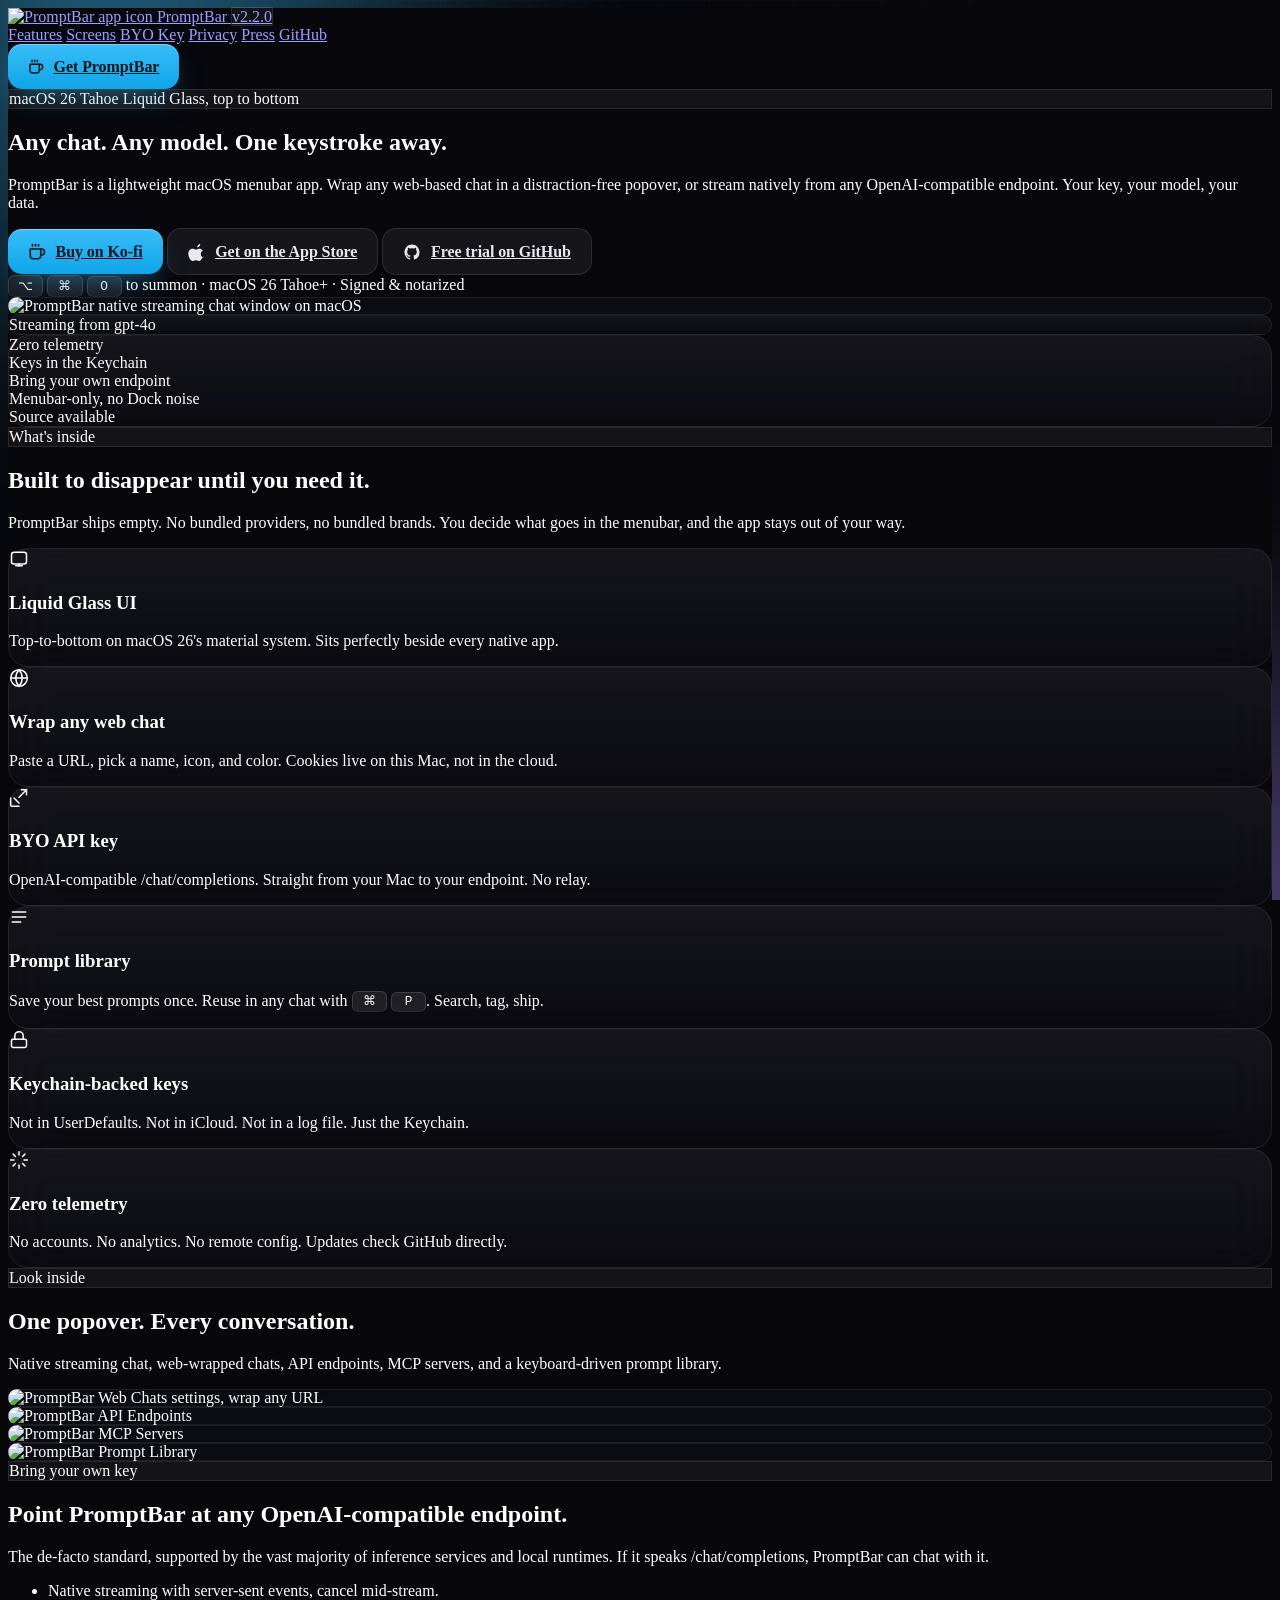
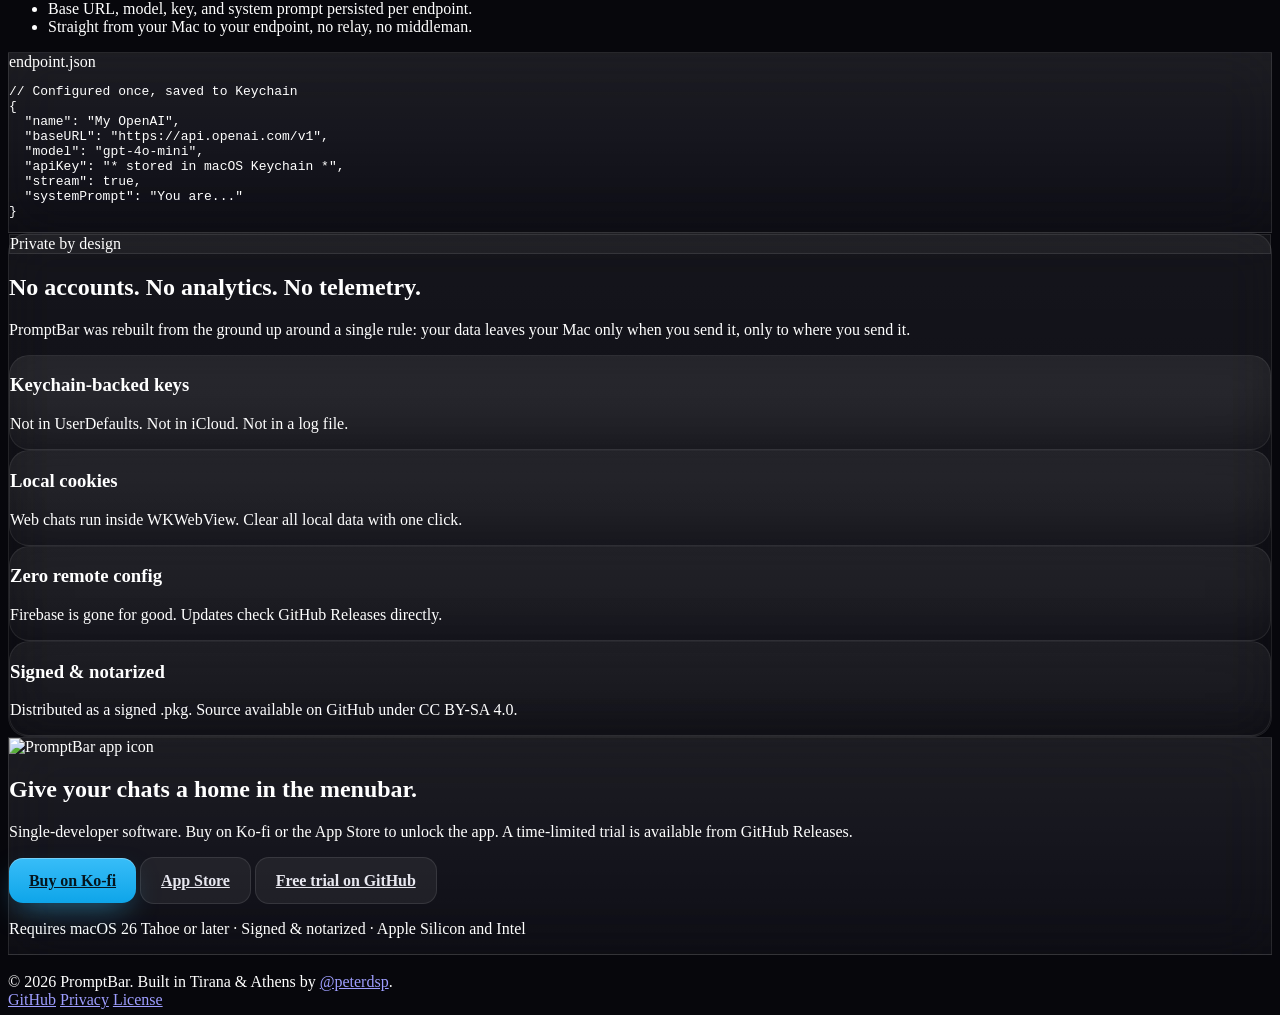
==== site/index.html @ 7c7fc34d "Bump website version badge to 2.2.0 Purchase destinations unchanged (Ko-fi product and App Store).  " ====
<!doctype html>
<html lang="en">
  <head>
    <meta charset="utf-8" />
    <meta name="viewport" content="width=device-width, initial-scale=1, viewport-fit=cover" />
    <meta name="theme-color" content="#0b0b12" />
    <meta name="color-scheme" content="dark" />

    <title>PromptBar, Any chat. Any model. One keystroke away.</title>
    <meta
      name="description"
      content="A lightweight macOS menubar app that wraps any web chat and talks natively to any OpenAI-compatible endpoint. BYO key. Zero telemetry. Liquid Glass, top to bottom."
    />
    <link rel="canonical" href="https://promptbar.peterdsp.dev/" />

    <meta property="og:type" content="website" />
    <meta property="og:url" content="https://promptbar.peterdsp.dev/" />
    <meta property="og:title" content="PromptBar, Any chat. Any model. One keystroke away." />
    <meta
      property="og:description"
      content="A lightweight macOS menubar app that wraps any web chat and talks natively to any OpenAI-compatible endpoint. BYO key. Zero telemetry."
    />
    <meta property="og:image" content="https://promptbar.peterdsp.dev/assets/native-chat.png" />
    <meta name="twitter:card" content="summary_large_image" />
    <meta name="twitter:title" content="PromptBar, Any chat. Any model. One keystroke away." />
    <meta
      name="twitter:description"
      content="A lightweight macOS menubar app for wrapping any web chat and streaming from any OpenAI-compatible endpoint. BYO key. Zero telemetry."
    />
    <meta name="twitter:image" content="https://promptbar.peterdsp.dev/assets/native-chat.png" />

    <link rel="icon" type="image/png" sizes="128x128" href="/assets/appicon-128.png" />
    <link rel="icon" type="image/png" sizes="256x256" href="/assets/appicon-256.png" />
    <link rel="apple-touch-icon" sizes="256x256" href="/assets/appicon-256.png" />

    <script src="https://cdn.tailwindcss.com?plugins=forms,typography"></script>
    <script>
      tailwind.config = {
        darkMode: 'class',
        theme: {
          extend: {
            fontFamily: {
              sans: [
                '-apple-system',
                'BlinkMacSystemFont',
                'SF Pro Text',
                'SF Pro Display',
                'Inter',
                'system-ui',
                'Segoe UI',
                'Helvetica',
                'Arial',
                'sans-serif',
              ],
              mono: ['SF Mono', 'ui-monospace', 'Menlo', 'Consolas', 'monospace'],
            },
            colors: {
              ink: {
                950: '#07070c',
                900: '#0b0b12',
                800: '#111119',
                700: '#171722',
                600: '#1f1f2d',
              },
              accent: {
                400: '#7dd3fc',
                500: '#38bdf8',
                600: '#0ea5e9',
              },
              mint: {
                400: '#5eead4',
                500: '#2dd4bf',
              },
              lilac: {
                400: '#c4b5fd',
                500: '#a78bfa',
              },
            },
            boxShadow: {
              glass:
                '0 1px 0 0 rgba(255,255,255,0.08) inset, 0 0 0 1px rgba(255,255,255,0.06), 0 30px 60px -20px rgba(0,0,0,0.7)',
              soft: '0 20px 60px -20px rgba(0,0,0,0.6)',
            },
          },
        },
      };
    </script>

    <style>
      html,
      body {
        background: #07070c;
      }

      body {
        font-feature-settings: 'ss01', 'cv11';
        -webkit-font-smoothing: antialiased;
        text-rendering: optimizeLegibility;
      }

      /* Aurora backdrop */
      .aurora {
        position: fixed;
        inset: 0;
        z-index: -1;
        overflow: hidden;
        pointer-events: none;
      }
      .aurora::before,
      .aurora::after {
        content: '';
        position: absolute;
        width: 60vmax;
        height: 60vmax;
        border-radius: 9999px;
        filter: blur(90px);
        opacity: 0.55;
        mix-blend-mode: screen;
      }
      .aurora::before {
        top: -20vmax;
        left: -10vmax;
        background: radial-gradient(circle at 30% 30%, #38bdf8, transparent 60%);
        animation: float1 22s ease-in-out infinite alternate;
      }
      .aurora::after {
        bottom: -25vmax;
        right: -15vmax;
        background: radial-gradient(circle at 70% 70%, #a78bfa, transparent 60%);
        animation: float2 26s ease-in-out infinite alternate;
      }
      .aurora .mint {
        position: absolute;
        top: 30%;
        left: 45%;
        width: 40vmax;
        height: 40vmax;
        border-radius: 9999px;
        background: radial-gradient(circle at 50% 50%, #2dd4bf, transparent 60%);
        filter: blur(100px);
        opacity: 0.28;
        mix-blend-mode: screen;
        animation: float3 30s ease-in-out infinite alternate;
      }

      @keyframes float1 {
        0% {
          transform: translate3d(0, 0, 0) scale(1);
        }
        100% {
          transform: translate3d(6vmax, 4vmax, 0) scale(1.1);
        }
      }
      @keyframes float2 {
        0% {
          transform: translate3d(0, 0, 0) scale(1);
        }
        100% {
          transform: translate3d(-4vmax, -6vmax, 0) scale(1.15);
        }
      }
      @keyframes float3 {
        0% {
          transform: translate3d(0, 0, 0) scale(1);
        }
        100% {
          transform: translate3d(-5vmax, 3vmax, 0) scale(1.05);
        }
      }

      /* Grid texture */
      .grid-texture {
        position: fixed;
        inset: 0;
        z-index: -1;
        background-image: linear-gradient(rgba(255, 255, 255, 0.04) 1px, transparent 1px),
          linear-gradient(90deg, rgba(255, 255, 255, 0.04) 1px, transparent 1px);
        background-size: 44px 44px;
        mask-image: radial-gradient(ellipse at 50% 20%, black 30%, transparent 75%);
        -webkit-mask-image: radial-gradient(ellipse at 50% 20%, black 30%, transparent 75%);
        pointer-events: none;
        opacity: 0.4;
      }

      /* Glass panels */
      .glass {
        background: linear-gradient(180deg, rgba(255, 255, 255, 0.06), rgba(255, 255, 255, 0.02));
        backdrop-filter: blur(24px) saturate(140%);
        -webkit-backdrop-filter: blur(24px) saturate(140%);
        border: 1px solid rgba(255, 255, 255, 0.08);
        border-radius: 20px;
      }
      .glass-strong {
        background: linear-gradient(180deg, rgba(255, 255, 255, 0.09), rgba(255, 255, 255, 0.03));
        backdrop-filter: blur(28px) saturate(160%);
        -webkit-backdrop-filter: blur(28px) saturate(160%);
        border: 1px solid rgba(255, 255, 255, 0.1);
      }
      .chip {
        background: rgba(255, 255, 255, 0.05);
        border: 1px solid rgba(255, 255, 255, 0.09);
      }

      /* Shine on hover */
      .shine {
        position: relative;
        overflow: hidden;
      }
      .shine::after {
        content: '';
        position: absolute;
        inset: 0;
        background: linear-gradient(
          120deg,
          transparent 30%,
          rgba(255, 255, 255, 0.14) 50%,
          transparent 70%
        );
        transform: translateX(-100%);
        transition: transform 0.9s ease;
      }
      .shine:hover::after {
        transform: translateX(100%);
      }

      /* Screenshot frame */
      .shot {
        border-radius: 22px;
        overflow: hidden;
        box-shadow: 0 40px 120px -30px rgba(0, 0, 0, 0.75),
          0 0 0 1px rgba(255, 255, 255, 0.08) inset;
        background: #0b0b12;
      }

      /* Buttons */
      .btn {
        display: inline-flex;
        align-items: center;
        gap: 0.6rem;
        padding: 0.85rem 1.25rem;
        border-radius: 14px;
        font-weight: 600;
        letter-spacing: -0.005em;
        transition: transform 0.15s ease, box-shadow 0.2s ease, background 0.2s ease;
      }
      .btn:hover {
        transform: translateY(-1px);
      }
      .btn-primary {
        background: linear-gradient(180deg, #38bdf8, #0ea5e9);
        color: #05161f;
        box-shadow: 0 12px 30px -10px rgba(56, 189, 248, 0.55),
          0 1px 0 0 rgba(255, 255, 255, 0.3) inset;
      }
      .btn-primary:hover {
        box-shadow: 0 16px 36px -10px rgba(56, 189, 248, 0.7),
          0 1px 0 0 rgba(255, 255, 255, 0.35) inset;
      }
      .btn-secondary {
        color: #e8e8f0;
        background: rgba(255, 255, 255, 0.06);
        border: 1px solid rgba(255, 255, 255, 0.1);
      }
      .btn-secondary:hover {
        background: rgba(255, 255, 255, 0.1);
      }

      /* Kbd */
      kbd {
        display: inline-flex;
        align-items: center;
        justify-content: center;
        min-width: 1.6em;
        padding: 0.15em 0.5em;
        border-radius: 6px;
        background: rgba(255, 255, 255, 0.08);
        border: 1px solid rgba(255, 255, 255, 0.14);
        border-bottom-color: rgba(255, 255, 255, 0.05);
        box-shadow: 0 1px 0 rgba(0, 0, 0, 0.4);
        font-family: 'SF Mono', ui-monospace, monospace;
        font-size: 0.8em;
        color: #f8f8f2;
      }

      /* Fade-in on scroll */
      .reveal {
        opacity: 0;
        transform: translateY(16px);
        transition: opacity 0.7s ease, transform 0.7s ease;
      }
      .reveal.in {
        opacity: 1;
        transform: none;
      }

      /* Fine text selection color */
      ::selection {
        background: rgba(56, 189, 248, 0.35);
        color: #fff;
      }

      /* Reduce motion */
      @media (prefers-reduced-motion: reduce) {
        .aurora::before,
        .aurora::after,
        .aurora .mint {
          animation: none;
        }
        .reveal {
          transition: none;
          opacity: 1;
          transform: none;
        }
      }
    </style>
  </head>

  <body class="text-slate-200 font-sans antialiased">
    <div class="aurora">
      <div class="mint"></div>
    </div>
    <div class="grid-texture"></div>

    <!-- Nav -->
    <header class="sticky top-0 z-40 backdrop-blur-xl bg-ink-950/50 border-b border-white/5">
      <div class="max-w-7xl mx-auto px-6 h-16 flex items-center justify-between">
        <a href="#" class="flex items-center gap-3">
          <img
            src="/assets/appicon-128.png"
            alt="PromptBar app icon"
            class="w-8 h-8 rounded-lg shadow-soft"
          />
          <span class="font-semibold tracking-tight text-slate-100">PromptBar</span>
          <span class="chip text-[10px] uppercase tracking-widest text-slate-300 rounded-full px-2 py-0.5 ml-1"
            >v2.2.0</span
          >
        </a>
        <nav class="hidden md:flex items-center gap-8 text-sm text-slate-300">
          <a href="#features" class="hover:text-white transition">Features</a>
          <a href="#screens" class="hover:text-white transition">Screens</a>
          <a href="#byo-key" class="hover:text-white transition">BYO Key</a>
          <a href="#privacy" class="hover:text-white transition">Privacy</a>
          <a href="/press.html" class="hover:text-white transition">Press</a>
          <a
            href="https://github.com/peterdsp/PromptBar"
            target="_blank"
            rel="noopener"
            class="hover:text-white transition"
            >GitHub</a
          >
        </nav>
        <div class="flex items-center gap-2">
          <a
            href="https://ko-fi.com/s/b1ef047a6f"
            target="_blank"
            rel="noopener"
            class="btn btn-primary shine text-sm"
          >
            <svg
              width="16"
              height="16"
              viewBox="0 0 24 24"
              fill="none"
              stroke="currentColor"
              stroke-width="2.2"
              stroke-linecap="round"
              stroke-linejoin="round"
            >
              <path d="M17 8h1a4 4 0 0 1 0 8h-1"></path>
              <path d="M3 8h14v9a4 4 0 0 1-4 4H7a4 4 0 0 1-4-4z"></path>
              <line x1="6" y1="2" x2="6" y2="4"></line>
              <line x1="10" y1="2" x2="10" y2="4"></line>
              <line x1="14" y1="2" x2="14" y2="4"></line>
            </svg>
            Get PromptBar
          </a>
        </div>
      </div>
    </header>

    <!-- Hero -->
    <section class="relative pt-20 md:pt-28 pb-16 md:pb-24">
      <div class="max-w-7xl mx-auto px-6">
        <div class="grid lg:grid-cols-12 gap-12 items-center">
          <div class="lg:col-span-6 reveal">
            <div
              class="inline-flex items-center gap-2 chip rounded-full px-3 py-1 text-xs text-slate-300 mb-6"
            >
              <span class="w-1.5 h-1.5 rounded-full bg-mint-400"></span>
              <span>macOS 26 Tahoe</span>
              <span class="w-1 h-1 rounded-full bg-white/25"></span>
              <span>Liquid Glass, top to bottom</span>
            </div>
            <h1
              class="text-4xl sm:text-5xl md:text-6xl font-semibold tracking-tight text-white leading-[1.05]"
            >
              Any chat. Any model.
              <span
                class="bg-clip-text text-transparent bg-gradient-to-r from-accent-400 via-mint-400 to-lilac-400"
                >One keystroke away.</span
              >
            </h1>
            <p class="mt-6 text-lg text-slate-300 max-w-xl">
              PromptBar is a lightweight macOS menubar app. Wrap any web-based chat in a
              distraction-free popover, or stream natively from any OpenAI-compatible endpoint.
              Your key, your model, your data.
            </p>
            <div class="mt-8 flex flex-wrap items-center gap-3">
              <a
                href="https://ko-fi.com/s/b1ef047a6f"
                target="_blank"
                rel="noopener"
                class="btn btn-primary shine"
              >
                <svg
                  width="18"
                  height="18"
                  viewBox="0 0 24 24"
                  fill="none"
                  stroke="currentColor"
                  stroke-width="2.2"
                  stroke-linecap="round"
                  stroke-linejoin="round"
                >
                  <path d="M17 8h1a4 4 0 0 1 0 8h-1"></path>
                  <path d="M3 8h14v9a4 4 0 0 1-4 4H7a4 4 0 0 1-4-4z"></path>
                  <line x1="6" y1="2" x2="6" y2="4"></line>
                  <line x1="10" y1="2" x2="10" y2="4"></line>
                  <line x1="14" y1="2" x2="14" y2="4"></line>
                </svg>
                Buy on Ko-fi
              </a>
              <a
                href="https://apps.apple.com/app/promptbar/id6743766769?mt=12"
                target="_blank"
                rel="noopener"
                class="btn btn-secondary"
              >
                <svg
                  width="18"
                  height="18"
                  viewBox="0 0 24 24"
                  fill="currentColor"
                  aria-hidden="true"
                >
                  <path
                    d="M16.365 1.43c0 1.14-.443 2.24-1.163 3.03-.79.86-2.06 1.52-3.08 1.45-.13-1.12.45-2.27 1.16-3.03.79-.86 2.16-1.5 3.08-1.45zM20.5 17.42c-.56 1.31-.83 1.9-1.56 3.06-1.02 1.63-2.46 3.66-4.24 3.68-1.59.02-2-1.05-4.15-1.04-2.15.01-2.6 1.06-4.2 1.04-1.78-.02-3.15-1.85-4.17-3.48C0.5 17.55-.66 12.9 1.63 9.86c1.06-1.4 2.72-2.29 4.53-2.29 1.85 0 3.02 1.02 4.55 1.02 1.5 0 2.42-1.02 4.53-1.02 1.63 0 3.36.89 4.6 2.44-4.05 2.22-3.39 8.02.66 9.41z"
                  />
                </svg>
                Get on the App Store
              </a>
              <a
                href="https://github.com/peterdsp/PromptBar/releases"
                target="_blank"
                rel="noopener"
                class="btn btn-secondary"
              >
                <svg width="18" height="18" viewBox="0 0 24 24" fill="currentColor" aria-hidden="true">
                  <path
                    d="M12 2C6.48 2 2 6.58 2 12.26c0 4.5 2.87 8.32 6.84 9.67.5.09.68-.22.68-.49 0-.24-.01-.87-.01-1.71-2.78.62-3.37-1.36-3.37-1.36-.46-1.19-1.11-1.51-1.11-1.51-.91-.64.07-.63.07-.63 1 .07 1.53 1.05 1.53 1.05.89 1.56 2.34 1.11 2.91.85.09-.66.35-1.11.63-1.37-2.22-.26-4.56-1.14-4.56-5.06 0-1.12.39-2.03 1.03-2.75-.1-.26-.45-1.3.1-2.71 0 0 .84-.28 2.75 1.05a9.34 9.34 0 0 1 5 0c1.91-1.33 2.75-1.05 2.75-1.05.55 1.41.2 2.45.1 2.71.64.72 1.03 1.63 1.03 2.75 0 3.93-2.34 4.79-4.57 5.04.36.32.68.94.68 1.9 0 1.37-.01 2.47-.01 2.81 0 .27.18.59.69.49A10.02 10.02 0 0 0 22 12.26C22 6.58 17.52 2 12 2Z"
                  />
                </svg>
                Free trial on GitHub
              </a>
            </div>
            <div class="mt-6 text-sm text-slate-400 flex flex-wrap items-center gap-x-6 gap-y-2">
              <span><kbd>⌥</kbd> <kbd>⌘</kbd> <kbd>O</kbd> to summon</span>
              <span class="text-slate-500">·</span>
              <span>macOS 26 Tahoe+</span>
              <span class="text-slate-500">·</span>
              <span>Signed & notarized</span>
            </div>
          </div>

          <div class="lg:col-span-6 reveal">
            <div class="relative">
              <div
                class="absolute -inset-6 -z-10 rounded-[36px] bg-gradient-to-br from-accent-500/25 via-lilac-500/20 to-mint-500/20 blur-3xl opacity-70"
              ></div>
              <div class="shot">
                <img
                  src="/assets/native-chat.png"
                  alt="PromptBar native streaming chat window on macOS"
                  class="w-full h-auto"
                  loading="eager"
                  fetchpriority="high"
                />
              </div>
              <div
                class="absolute -bottom-6 -right-4 hidden md:flex glass px-4 py-3 items-center gap-3 shadow-glass"
              >
                <span class="w-2 h-2 rounded-full bg-mint-400 animate-pulse"></span>
                <span class="text-xs text-slate-300"
                  >Streaming from <span class="font-mono text-slate-100">gpt-4o</span></span
                >
              </div>
            </div>
          </div>
        </div>
      </div>
    </section>

    <!-- Marquee-ish trust strip -->
    <section class="pb-12">
      <div class="max-w-7xl mx-auto px-6">
        <div
          class="glass px-6 py-5 flex flex-wrap items-center justify-between gap-6 text-sm text-slate-300"
        >
          <div class="flex items-center gap-3">
            <span class="w-2 h-2 rounded-full bg-mint-400"></span> Zero telemetry
          </div>
          <div class="flex items-center gap-3">
            <span class="w-2 h-2 rounded-full bg-accent-400"></span> Keys in the Keychain
          </div>
          <div class="flex items-center gap-3">
            <span class="w-2 h-2 rounded-full bg-lilac-400"></span> Bring your own endpoint
          </div>
          <div class="flex items-center gap-3">
            <span class="w-2 h-2 rounded-full bg-mint-400"></span> Menubar-only, no Dock noise
          </div>
          <div class="flex items-center gap-3">
            <span class="w-2 h-2 rounded-full bg-accent-400"></span> Source available
          </div>
        </div>
      </div>
    </section>

    <!-- Features grid -->
    <section id="features" class="py-16 md:py-24">
      <div class="max-w-7xl mx-auto px-6">
        <div class="max-w-2xl reveal">
          <div
            class="inline-flex items-center gap-2 chip rounded-full px-3 py-1 text-xs text-slate-300 mb-4"
          >
            <span class="w-1.5 h-1.5 rounded-full bg-accent-400"></span>
            What's inside
          </div>
          <h2 class="text-3xl md:text-4xl font-semibold tracking-tight text-white">
            Built to disappear until you need it.
          </h2>
          <p class="mt-4 text-slate-300">
            PromptBar ships empty. No bundled providers, no bundled brands. You decide what goes
            in the menubar, and the app stays out of your way.
          </p>
        </div>

        <div class="mt-12 grid sm:grid-cols-2 lg:grid-cols-3 gap-4">
          <!-- Card -->
          <div class="glass p-6 shadow-glass reveal">
            <div
              class="w-10 h-10 rounded-xl bg-gradient-to-br from-accent-500/30 to-lilac-500/30 grid place-items-center mb-4"
            >
              <svg
                width="20"
                height="20"
                viewBox="0 0 24 24"
                fill="none"
                stroke="currentColor"
                stroke-width="1.8"
                stroke-linecap="round"
                stroke-linejoin="round"
                class="text-accent-400"
              >
                <rect x="3" y="4" width="18" height="14" rx="3"></rect>
                <path d="M8 20h8"></path>
                <path d="M12 18v2"></path>
              </svg>
            </div>
            <h3 class="text-lg font-semibold text-white">Liquid Glass UI</h3>
            <p class="mt-2 text-sm text-slate-300">
              Top-to-bottom on macOS 26's material system. Sits perfectly beside every native app.
            </p>
          </div>

          <div class="glass p-6 shadow-glass reveal">
            <div
              class="w-10 h-10 rounded-xl bg-gradient-to-br from-mint-500/30 to-accent-500/30 grid place-items-center mb-4"
            >
              <svg
                width="20"
                height="20"
                viewBox="0 0 24 24"
                fill="none"
                stroke="currentColor"
                stroke-width="1.8"
                stroke-linecap="round"
                stroke-linejoin="round"
                class="text-mint-400"
              >
                <circle cx="12" cy="12" r="10"></circle>
                <path d="M2 12h20"></path>
                <path d="M12 2a15 15 0 0 1 0 20"></path>
                <path d="M12 2a15 15 0 0 0 0 20"></path>
              </svg>
            </div>
            <h3 class="text-lg font-semibold text-white">Wrap any web chat</h3>
            <p class="mt-2 text-sm text-slate-300">
              Paste a URL, pick a name, icon, and color. Cookies live on this Mac, not in the
              cloud.
            </p>
          </div>

          <div class="glass p-6 shadow-glass reveal">
            <div
              class="w-10 h-10 rounded-xl bg-gradient-to-br from-lilac-500/30 to-mint-500/30 grid place-items-center mb-4"
            >
              <svg
                width="20"
                height="20"
                viewBox="0 0 24 24"
                fill="none"
                stroke="currentColor"
                stroke-width="1.8"
                stroke-linecap="round"
                stroke-linejoin="round"
                class="text-lilac-400"
              >
                <path d="M21 2l-9 9"></path>
                <path d="M15 2h6v6"></path>
                <path d="M12 22H4a2 2 0 0 1-2-2v-8"></path>
                <path d="M6 12l6 6"></path>
              </svg>
            </div>
            <h3 class="text-lg font-semibold text-white">BYO API key</h3>
            <p class="mt-2 text-sm text-slate-300">
              OpenAI-compatible <span class="font-mono text-slate-100">/chat/completions</span>.
              Straight from your Mac to your endpoint. No relay.
            </p>
          </div>

          <div class="glass p-6 shadow-glass reveal">
            <div
              class="w-10 h-10 rounded-xl bg-gradient-to-br from-accent-500/30 to-mint-500/30 grid place-items-center mb-4"
            >
              <svg
                width="20"
                height="20"
                viewBox="0 0 24 24"
                fill="none"
                stroke="currentColor"
                stroke-width="1.8"
                stroke-linecap="round"
                stroke-linejoin="round"
                class="text-accent-400"
              >
                <path d="M4 6h16"></path>
                <path d="M4 12h16"></path>
                <path d="M4 18h10"></path>
              </svg>
            </div>
            <h3 class="text-lg font-semibold text-white">Prompt library</h3>
            <p class="mt-2 text-sm text-slate-300">
              Save your best prompts once. Reuse in any chat with <kbd>⌘</kbd> <kbd>P</kbd>.
              Search, tag, ship.
            </p>
          </div>

          <div class="glass p-6 shadow-glass reveal">
            <div
              class="w-10 h-10 rounded-xl bg-gradient-to-br from-lilac-500/30 to-accent-500/30 grid place-items-center mb-4"
            >
              <svg
                width="20"
                height="20"
                viewBox="0 0 24 24"
                fill="none"
                stroke="currentColor"
                stroke-width="1.8"
                stroke-linecap="round"
                stroke-linejoin="round"
                class="text-lilac-400"
              >
                <rect x="3" y="11" width="18" height="10" rx="2"></rect>
                <path d="M7 11V7a5 5 0 0 1 10 0v4"></path>
              </svg>
            </div>
            <h3 class="text-lg font-semibold text-white">Keychain-backed keys</h3>
            <p class="mt-2 text-sm text-slate-300">
              Not in UserDefaults. Not in iCloud. Not in a log file. Just the Keychain.
            </p>
          </div>

          <div class="glass p-6 shadow-glass reveal">
            <div
              class="w-10 h-10 rounded-xl bg-gradient-to-br from-mint-500/30 to-lilac-500/30 grid place-items-center mb-4"
            >
              <svg
                width="20"
                height="20"
                viewBox="0 0 24 24"
                fill="none"
                stroke="currentColor"
                stroke-width="1.8"
                stroke-linecap="round"
                stroke-linejoin="round"
                class="text-mint-400"
              >
                <path d="M12 2v4"></path>
                <path d="M12 18v4"></path>
                <path d="M4.93 4.93l2.83 2.83"></path>
                <path d="M16.24 16.24l2.83 2.83"></path>
                <path d="M2 12h4"></path>
                <path d="M18 12h4"></path>
                <path d="M4.93 19.07l2.83-2.83"></path>
                <path d="M16.24 7.76l2.83-2.83"></path>
              </svg>
            </div>
            <h3 class="text-lg font-semibold text-white">Zero telemetry</h3>
            <p class="mt-2 text-sm text-slate-300">
              No accounts. No analytics. No remote config. Updates check GitHub directly.
            </p>
          </div>
        </div>
      </div>
    </section>

    <!-- Screens showcase -->
    <section id="screens" class="py-16 md:py-24">
      <div class="max-w-7xl mx-auto px-6">
        <div class="flex items-end justify-between flex-wrap gap-6 reveal">
          <div class="max-w-2xl">
            <div
              class="inline-flex items-center gap-2 chip rounded-full px-3 py-1 text-xs text-slate-300 mb-4"
            >
              <span class="w-1.5 h-1.5 rounded-full bg-lilac-400"></span>
              Look inside
            </div>
            <h2 class="text-3xl md:text-4xl font-semibold tracking-tight text-white">
              One popover. Every conversation.
            </h2>
          </div>
          <p class="text-slate-400 max-w-md">
            Native streaming chat, web-wrapped chats, API endpoints, MCP servers, and a
            keyboard-driven prompt library.
          </p>
        </div>

        <div class="mt-12 grid lg:grid-cols-12 gap-6">
          <div class="lg:col-span-8 shot reveal">
            <img
              src="/assets/web-chats.png"
              alt="PromptBar Web Chats settings, wrap any URL"
              loading="lazy"
              class="w-full h-auto"
            />
          </div>
          <div class="lg:col-span-4 grid gap-6">
            <div class="shot reveal">
              <img
                src="/assets/api-endpoints.png"
                alt="PromptBar API Endpoints"
                loading="lazy"
                class="w-full h-auto"
              />
            </div>
            <div class="shot reveal">
              <img
                src="/assets/mcp-servers.png"
                alt="PromptBar MCP Servers"
                loading="lazy"
                class="w-full h-auto"
              />
            </div>
          </div>
          <div class="lg:col-span-12 shot reveal">
            <img
              src="/assets/prompt-library.png"
              alt="PromptBar Prompt Library"
              loading="lazy"
              class="w-full h-auto"
            />
          </div>
        </div>
      </div>
    </section>

    <!-- BYO Key section -->
    <section id="byo-key" class="py-16 md:py-24">
      <div class="max-w-7xl mx-auto px-6 grid lg:grid-cols-12 gap-12 items-center">
        <div class="lg:col-span-6 reveal">
          <div
            class="inline-flex items-center gap-2 chip rounded-full px-3 py-1 text-xs text-slate-300 mb-4"
          >
            <span class="w-1.5 h-1.5 rounded-full bg-mint-400"></span>
            Bring your own key
          </div>
          <h2 class="text-3xl md:text-4xl font-semibold tracking-tight text-white">
            Point PromptBar at any OpenAI-compatible endpoint.
          </h2>
          <p class="mt-4 text-slate-300">
            The de-facto standard, supported by the vast majority of inference services and local
            runtimes. If it speaks
            <span class="font-mono text-slate-100">/chat/completions</span>, PromptBar can chat
            with it.
          </p>
          <ul class="mt-6 space-y-3 text-slate-300">
            <li class="flex items-start gap-3">
              <span class="mt-1 w-1.5 h-1.5 rounded-full bg-accent-400"></span>
              Native streaming with server-sent events, cancel mid-stream.
            </li>
            <li class="flex items-start gap-3">
              <span class="mt-1 w-1.5 h-1.5 rounded-full bg-mint-400"></span>
              Base URL, model, key, and system prompt persisted per endpoint.
            </li>
            <li class="flex items-start gap-3">
              <span class="mt-1 w-1.5 h-1.5 rounded-full bg-lilac-400"></span>
              Straight from your Mac to your endpoint, no relay, no middleman.
            </li>
          </ul>
        </div>

        <div class="lg:col-span-6 reveal">
          <div
            class="glass-strong rounded-2xl overflow-hidden shadow-glass"
          >
            <div class="flex items-center gap-2 px-4 py-3 border-b border-white/5">
              <span class="w-3 h-3 rounded-full bg-red-500/70"></span>
              <span class="w-3 h-3 rounded-full bg-amber-400/70"></span>
              <span class="w-3 h-3 rounded-full bg-emerald-400/70"></span>
              <span class="ml-3 text-xs text-slate-400 font-mono">endpoint.json</span>
            </div>
            <pre class="p-5 text-sm leading-relaxed text-slate-200 font-mono overflow-x-auto"><span class="text-slate-500">// Configured once, saved to Keychain</span>
{
  <span class="text-accent-400">"name"</span>: <span class="text-mint-400">"My OpenAI"</span>,
  <span class="text-accent-400">"baseURL"</span>: <span class="text-mint-400">"https://api.openai.com/v1"</span>,
  <span class="text-accent-400">"model"</span>: <span class="text-mint-400">"gpt-4o-mini"</span>,
  <span class="text-accent-400">"apiKey"</span>: <span class="text-slate-500">"* stored in macOS Keychain *"</span>,
  <span class="text-accent-400">"stream"</span>: <span class="text-lilac-400">true</span>,
  <span class="text-accent-400">"systemPrompt"</span>: <span class="text-mint-400">"You are..."</span>
}</pre>
          </div>
        </div>
      </div>
    </section>

    <!-- Privacy -->
    <section id="privacy" class="py-16 md:py-24">
      <div class="max-w-7xl mx-auto px-6">
        <div class="glass p-8 md:p-12 shadow-glass reveal">
          <div class="grid lg:grid-cols-12 gap-10 items-start">
            <div class="lg:col-span-5">
              <div
                class="inline-flex items-center gap-2 chip rounded-full px-3 py-1 text-xs text-slate-300 mb-4"
              >
                <span class="w-1.5 h-1.5 rounded-full bg-accent-400"></span>
                Private by design
              </div>
              <h2 class="text-3xl md:text-4xl font-semibold tracking-tight text-white">
                No accounts. No analytics. No telemetry.
              </h2>
              <p class="mt-4 text-slate-300">
                PromptBar was rebuilt from the ground up around a single rule: your data leaves
                your Mac only when you send it, only to where you send it.
              </p>
            </div>
            <div class="lg:col-span-7 grid sm:grid-cols-2 gap-4">
              <div class="glass p-5">
                <h3 class="font-semibold text-white">Keychain-backed keys</h3>
                <p class="text-sm text-slate-300 mt-1">
                  Not in UserDefaults. Not in iCloud. Not in a log file.
                </p>
              </div>
              <div class="glass p-5">
                <h3 class="font-semibold text-white">Local cookies</h3>
                <p class="text-sm text-slate-300 mt-1">
                  Web chats run inside WKWebView. Clear all local data with one click.
                </p>
              </div>
              <div class="glass p-5">
                <h3 class="font-semibold text-white">Zero remote config</h3>
                <p class="text-sm text-slate-300 mt-1">
                  Firebase is gone for good. Updates check GitHub Releases directly.
                </p>
              </div>
              <div class="glass p-5">
                <h3 class="font-semibold text-white">Signed & notarized</h3>
                <p class="text-sm text-slate-300 mt-1">
                  Distributed as a signed .pkg. Source available on GitHub under CC BY-SA 4.0.
                </p>
              </div>
            </div>
          </div>
        </div>
      </div>
    </section>

    <!-- CTA -->
    <section class="py-16 md:py-24">
      <div class="max-w-5xl mx-auto px-6">
        <div class="relative reveal">
          <div
            class="absolute -inset-6 -z-10 rounded-[36px] bg-gradient-to-br from-accent-500/30 via-mint-500/25 to-lilac-500/30 blur-3xl"
          ></div>
          <div class="glass-strong p-10 md:p-14 text-center shadow-glass">
            <img
              src="/assets/appicon-256.png"
              alt="PromptBar app icon"
              class="mx-auto w-20 h-20 rounded-2xl shadow-soft"
            />
            <h2 class="mt-6 text-3xl md:text-4xl font-semibold tracking-tight text-white">
              Give your chats a home in the menubar.
            </h2>
            <p class="mt-4 text-slate-300 max-w-xl mx-auto">
              Single-developer software. Buy on Ko-fi or the App Store to unlock the app.
              A time-limited trial is available from GitHub Releases.
            </p>
            <div class="mt-8 flex flex-wrap items-center justify-center gap-3">
              <a
                href="https://ko-fi.com/s/b1ef047a6f"
                target="_blank"
                rel="noopener"
                class="btn btn-primary shine"
              >
                Buy on Ko-fi
              </a>
              <a
                href="https://apps.apple.com/app/promptbar/id6743766769?mt=12"
                target="_blank"
                rel="noopener"
                class="btn btn-secondary"
              >
                App Store
              </a>
              <a
                href="https://github.com/peterdsp/PromptBar/releases"
                target="_blank"
                rel="noopener"
                class="btn btn-secondary"
              >
                Free trial on GitHub
              </a>
            </div>
            <p class="mt-6 text-xs text-slate-500">
              Requires macOS 26 Tahoe or later · Signed & notarized · Apple Silicon and Intel
            </p>
          </div>
        </div>
      </div>
    </section>

    <!-- Footer -->
    <footer class="border-t border-white/5 mt-8">
      <div class="max-w-7xl mx-auto px-6 py-10 flex flex-col md:flex-row items-center justify-between gap-6">
        <div class="flex items-center gap-3">
          <img src="/assets/appicon-128.png" alt="" class="w-8 h-8 rounded-lg" />
          <div class="text-sm text-slate-400">
            © <span id="year">2026</span> PromptBar. Built in Tirana & Athens by
            <a
              href="https://peterdsp.dev"
              class="text-slate-200 hover:text-white underline underline-offset-4"
              >@peterdsp</a
            >.
          </div>
        </div>
        <div class="flex items-center gap-6 text-sm text-slate-400">
          <a
            href="https://github.com/peterdsp/PromptBar"
            target="_blank"
            rel="noopener"
            class="hover:text-white"
            >GitHub</a
          >
          <a
            href="https://github.com/peterdsp/PromptBar/blob/main/PRIVACY_POLICY.md"
            target="_blank"
            rel="noopener"
            class="hover:text-white"
            >Privacy</a
          >
          <a
            href="https://github.com/peterdsp/PromptBar/blob/main/LICENSE"
            target="_blank"
            rel="noopener"
            class="hover:text-white"
            >License</a
          >
        </div>
      </div>
    </footer>

    <script>
      // Year
      document.getElementById('year').textContent = new Date().getFullYear();

      // Reveal on scroll
      const io = new IntersectionObserver(
        (entries) => {
          for (const e of entries) {
            if (e.isIntersecting) {
              e.target.classList.add('in');
              io.unobserve(e.target);
            }
          }
        },
        { rootMargin: '0px 0px -8% 0px', threshold: 0.05 }
      );
      document.querySelectorAll('.reveal').forEach((el) => io.observe(el));

      // Smooth scroll for in-page anchors
      document.querySelectorAll('a[href^="#"]').forEach((a) => {
        a.addEventListener('click', (e) => {
          const id = a.getAttribute('href');
          if (id.length > 1) {
            const el = document.querySelector(id);
            if (el) {
              e.preventDefault();
              el.scrollIntoView({ behavior: 'smooth', block: 'start' });
            }
          }
        });
      });
    </script>
  </body>
</html>
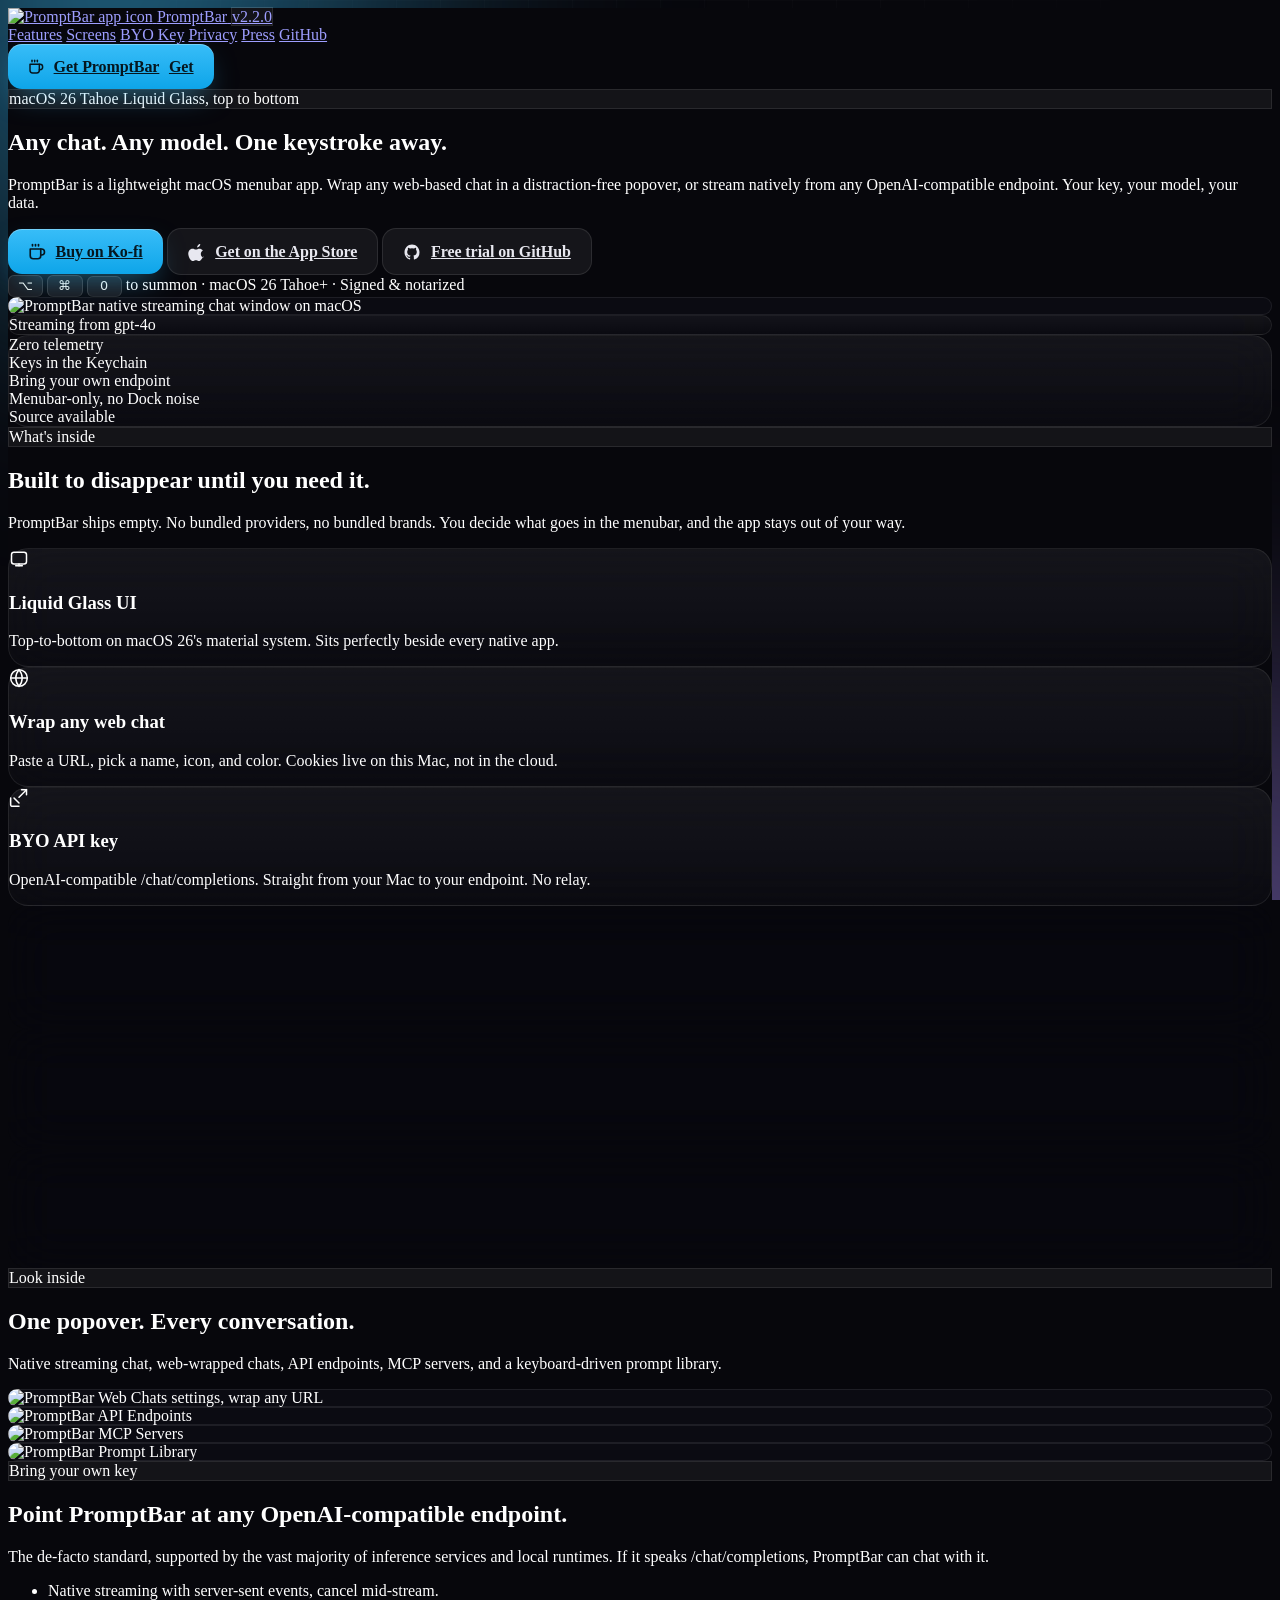
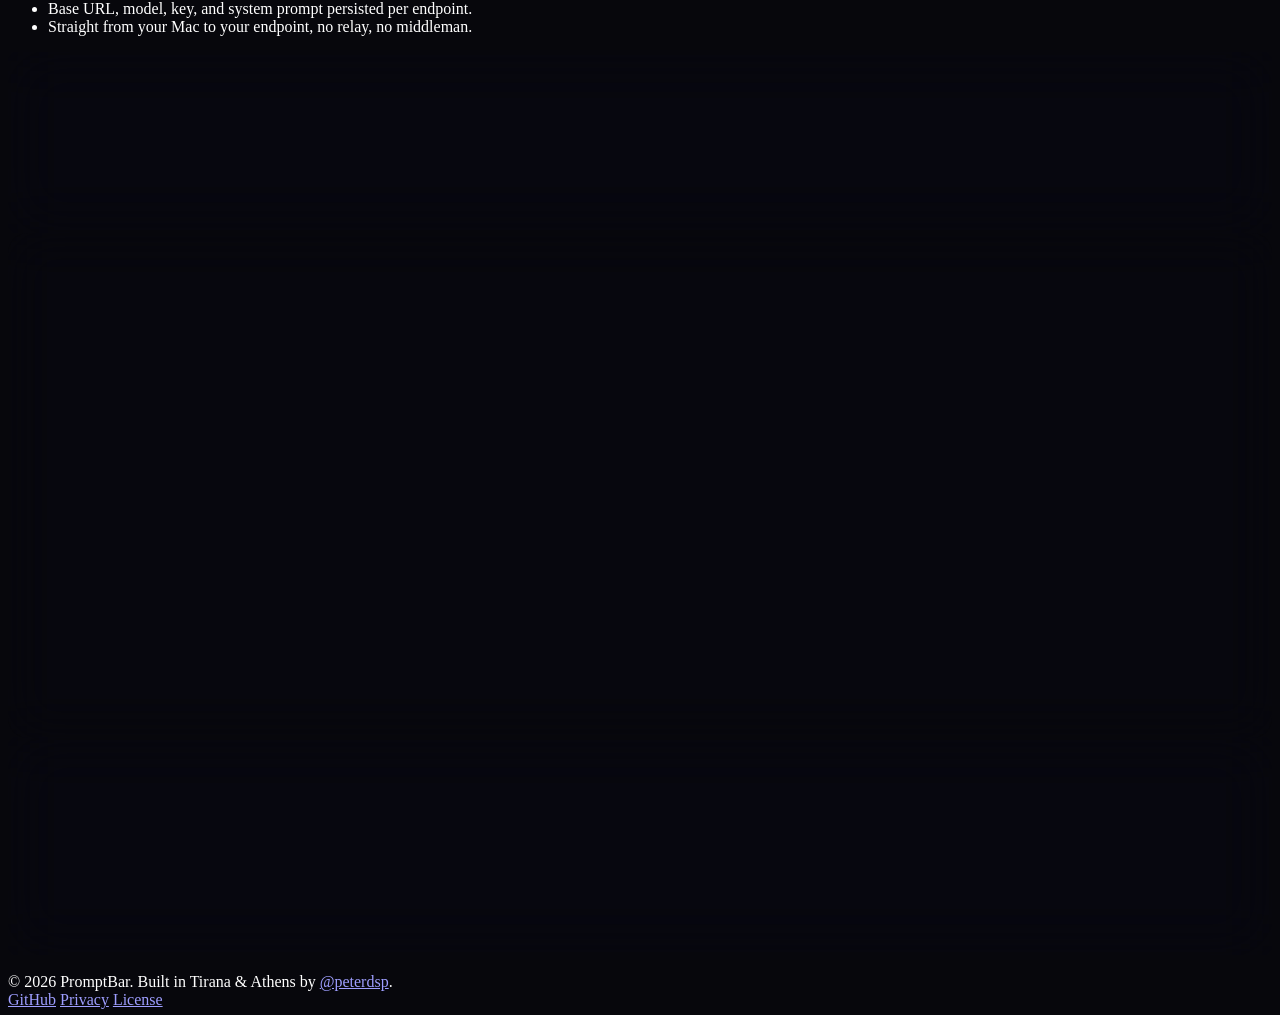
==== commit 5f50e79f: "Fix PromptBar website styling" ====
--- a/site/index.html
+++ b/site/index.html
@@ -33,58 +33,7 @@
     <link rel="icon" type="image/png" sizes="256x256" href="/assets/appicon-256.png" />
     <link rel="apple-touch-icon" sizes="256x256" href="/assets/appicon-256.png" />
 
-    <script src="https://cdn.tailwindcss.com?plugins=forms,typography"></script>
-    <script>
-      tailwind.config = {
-        darkMode: 'class',
-        theme: {
-          extend: {
-            fontFamily: {
-              sans: [
-                '-apple-system',
-                'BlinkMacSystemFont',
-                'SF Pro Text',
-                'SF Pro Display',
-                'Inter',
-                'system-ui',
-                'Segoe UI',
-                'Helvetica',
-                'Arial',
-                'sans-serif',
-              ],
-              mono: ['SF Mono', 'ui-monospace', 'Menlo', 'Consolas', 'monospace'],
-            },
-            colors: {
-              ink: {
-                950: '#07070c',
-                900: '#0b0b12',
-                800: '#111119',
-                700: '#171722',
-                600: '#1f1f2d',
-              },
-              accent: {
-                400: '#7dd3fc',
-                500: '#38bdf8',
-                600: '#0ea5e9',
-              },
-              mint: {
-                400: '#5eead4',
-                500: '#2dd4bf',
-              },
-              lilac: {
-                400: '#c4b5fd',
-                500: '#a78bfa',
-              },
-            },
-            boxShadow: {
-              glass:
-                '0 1px 0 0 rgba(255,255,255,0.08) inset, 0 0 0 1px rgba(255,255,255,0.06), 0 30px 60px -20px rgba(0,0,0,0.7)',
-              soft: '0 20px 60px -20px rgba(0,0,0,0.6)',
-            },
-          },
-        },
-      };
-    </script>
+    <link rel="stylesheet" href="/styles.css" />
 
     <style>
       html,
@@ -331,7 +280,7 @@
             class="w-8 h-8 rounded-lg shadow-soft"
           />
           <span class="font-semibold tracking-tight text-slate-100">PromptBar</span>
-          <span class="chip text-[10px] uppercase tracking-widest text-slate-300 rounded-full px-2 py-0.5 ml-1"
+          <span class="hidden sm:inline-flex chip text-[10px] uppercase tracking-widest text-slate-300 rounded-full px-2 py-0.5 ml-1"
             >v2.2.0</span
           >
         </a>
@@ -372,7 +321,8 @@
               <line x1="10" y1="2" x2="10" y2="4"></line>
               <line x1="14" y1="2" x2="14" y2="4"></line>
             </svg>
-            Get PromptBar
+            <span class="hidden sm:inline">Get PromptBar</span>
+            <span class="sm:hidden">Get</span>
           </a>
         </div>
       </div>
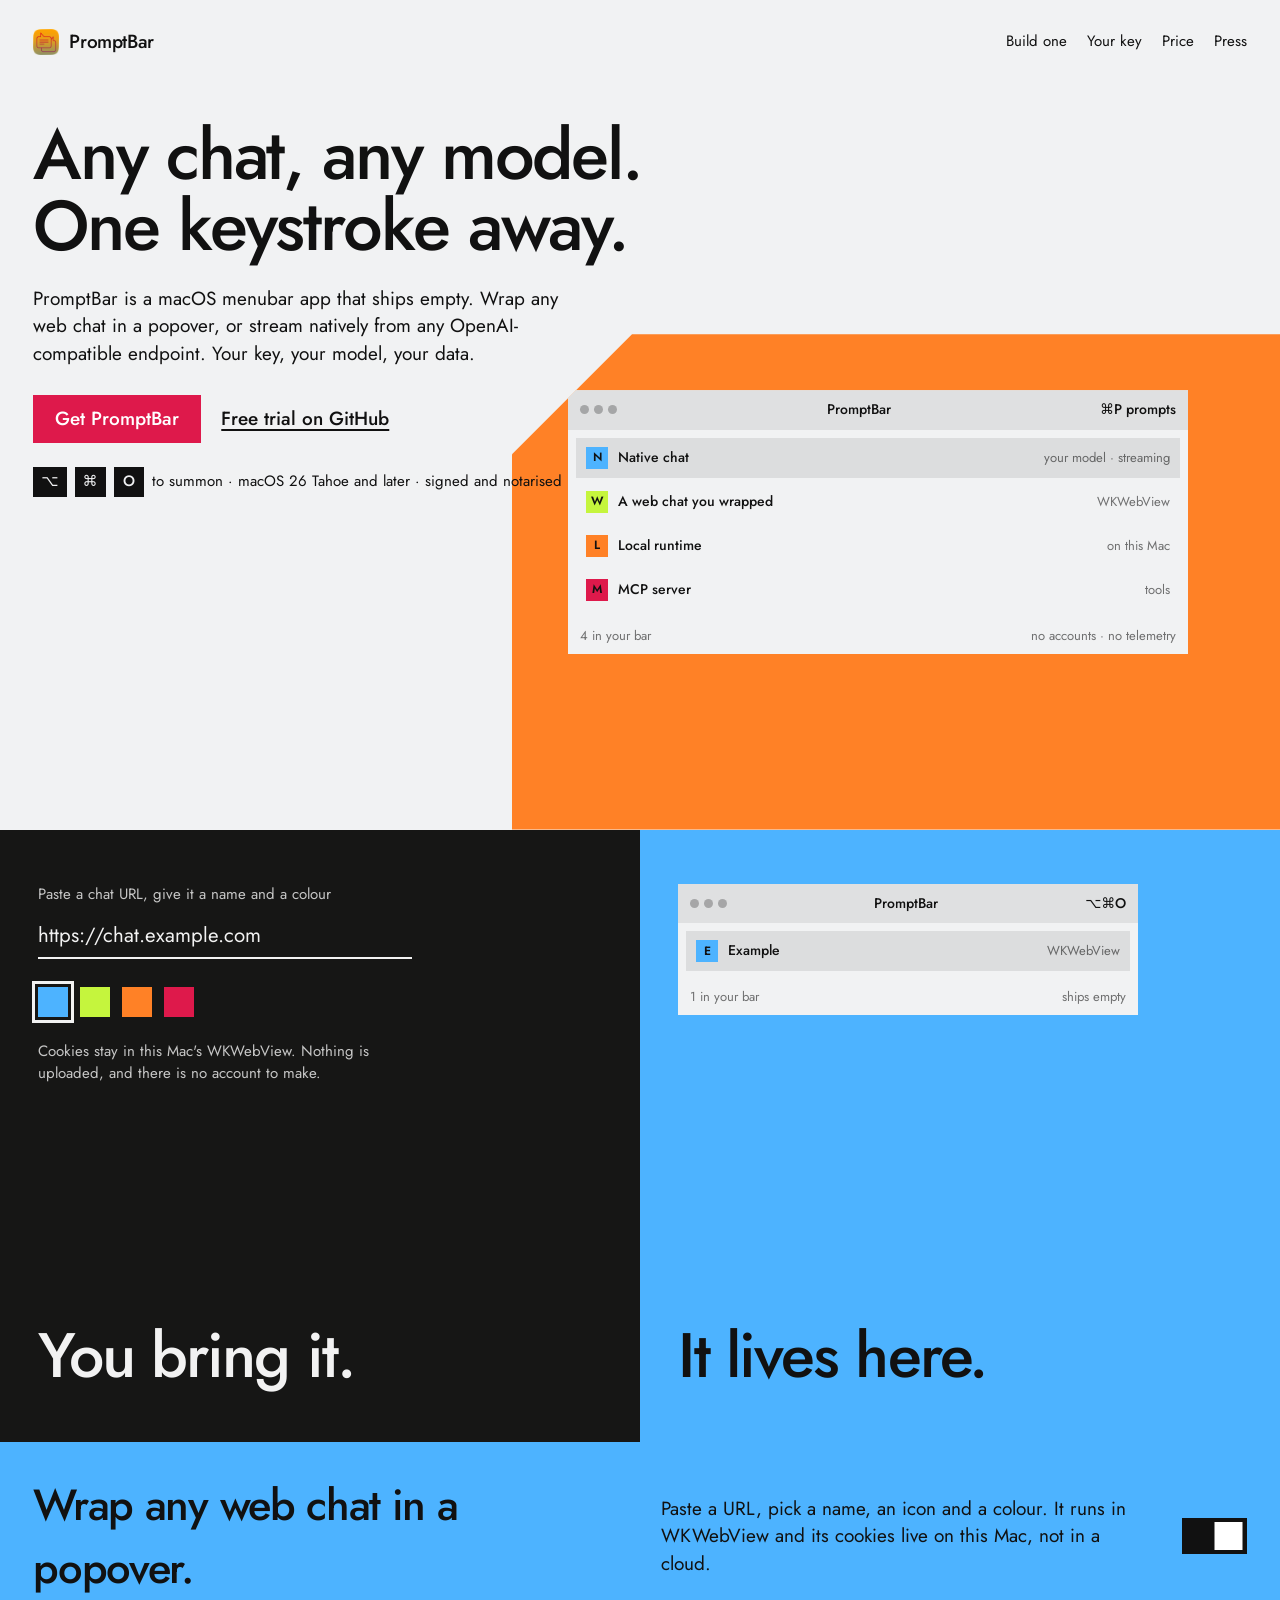
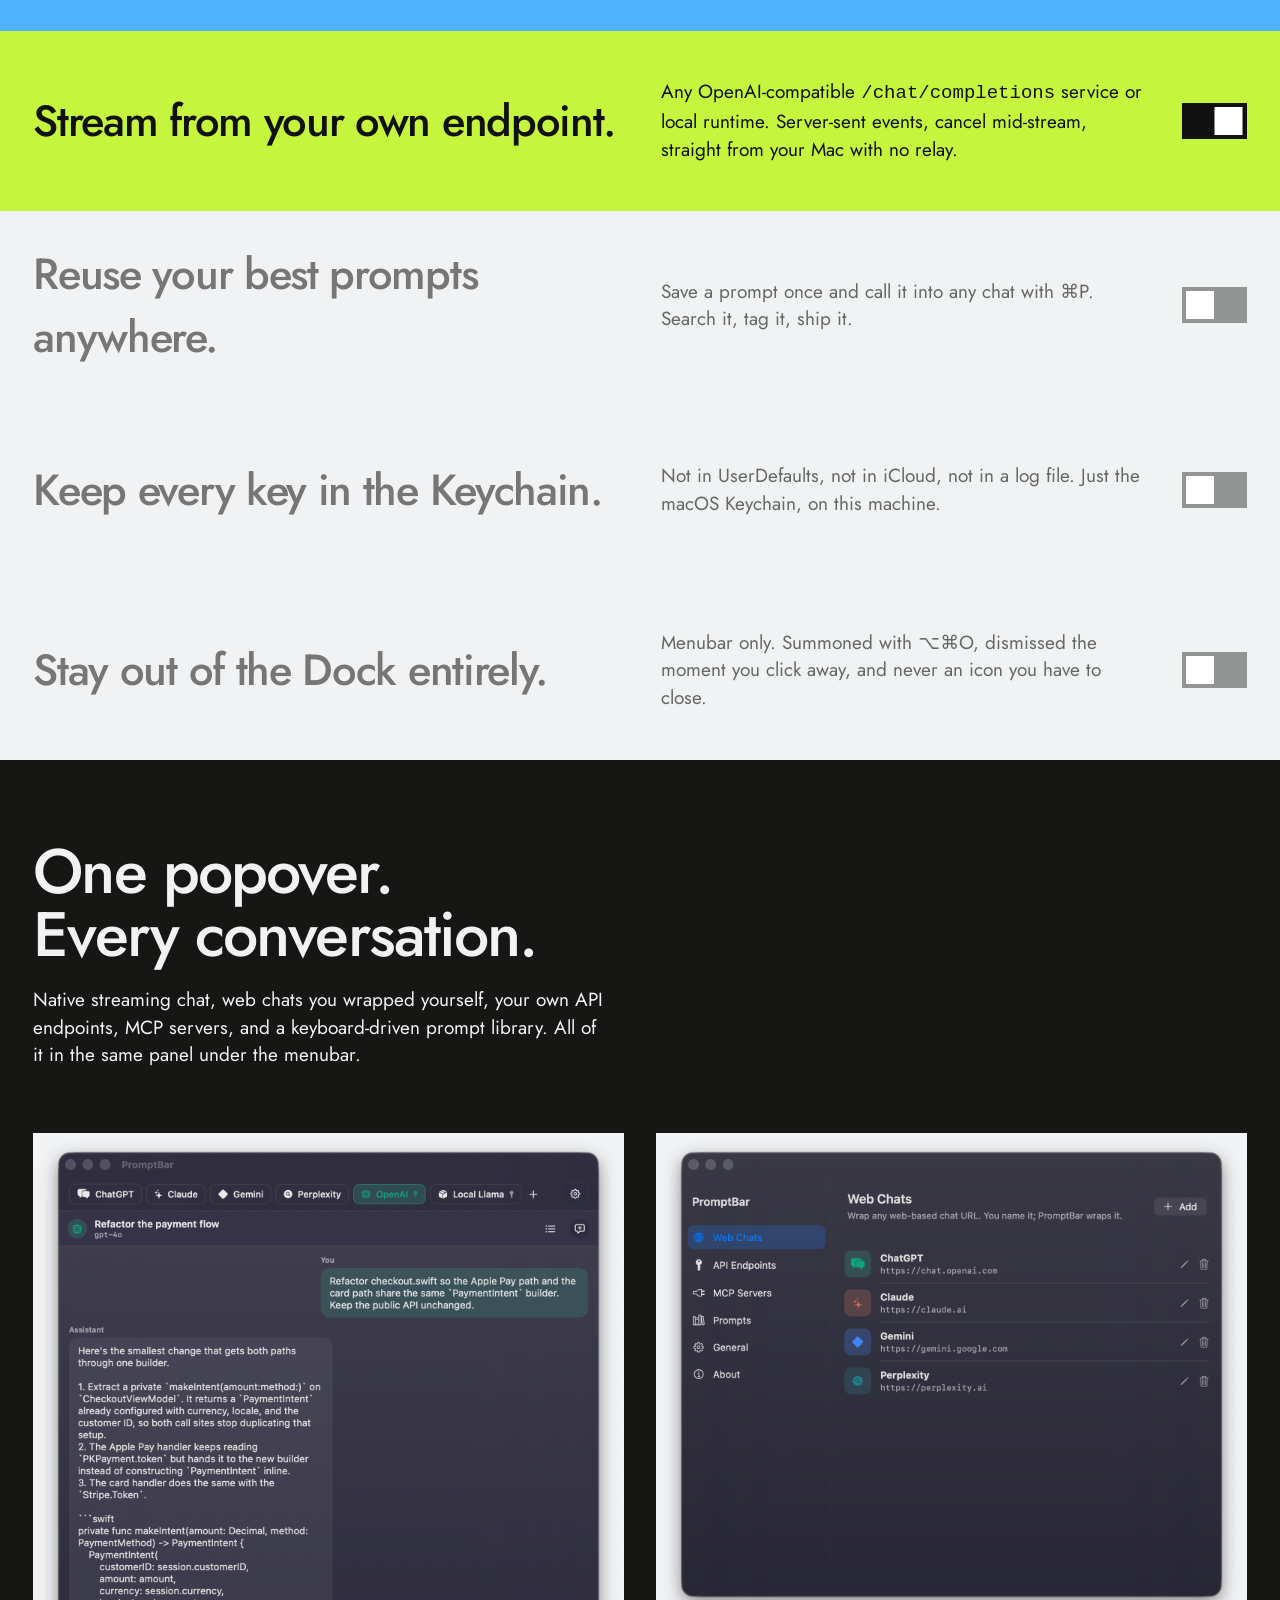
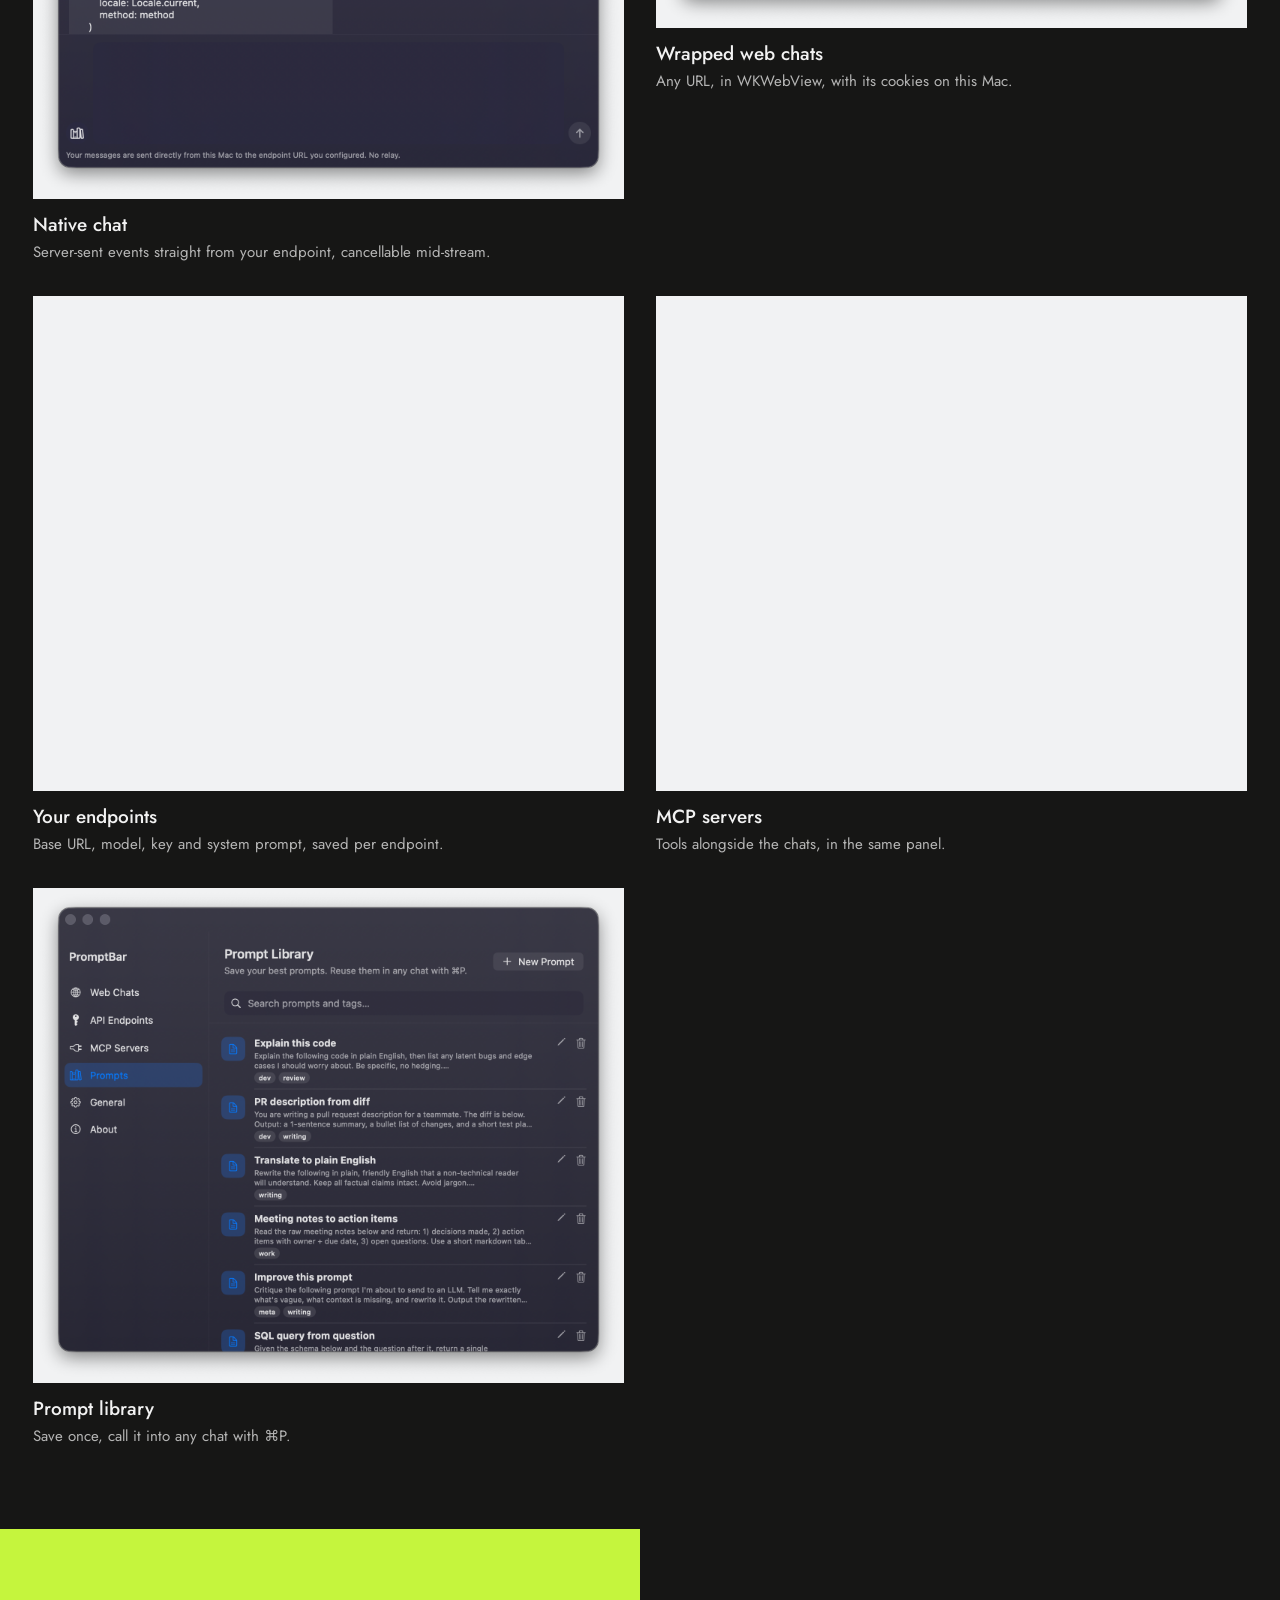
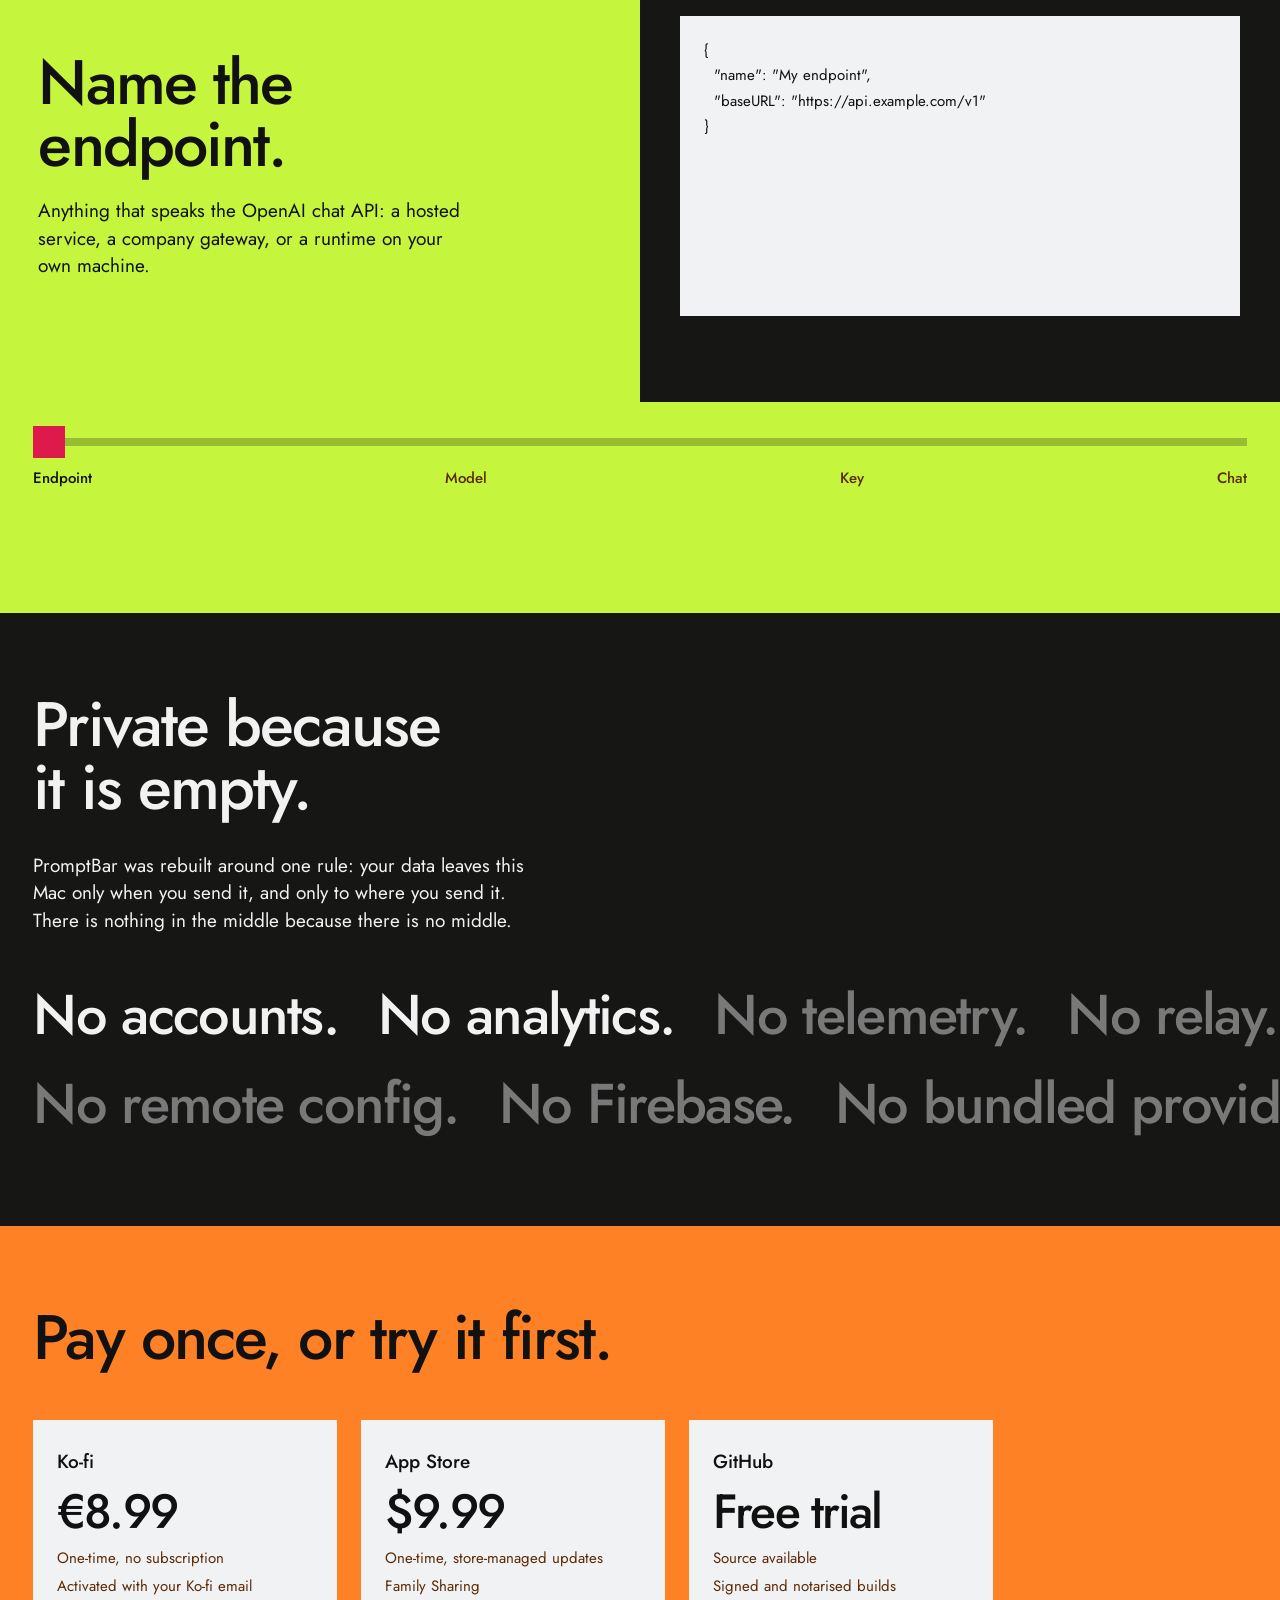
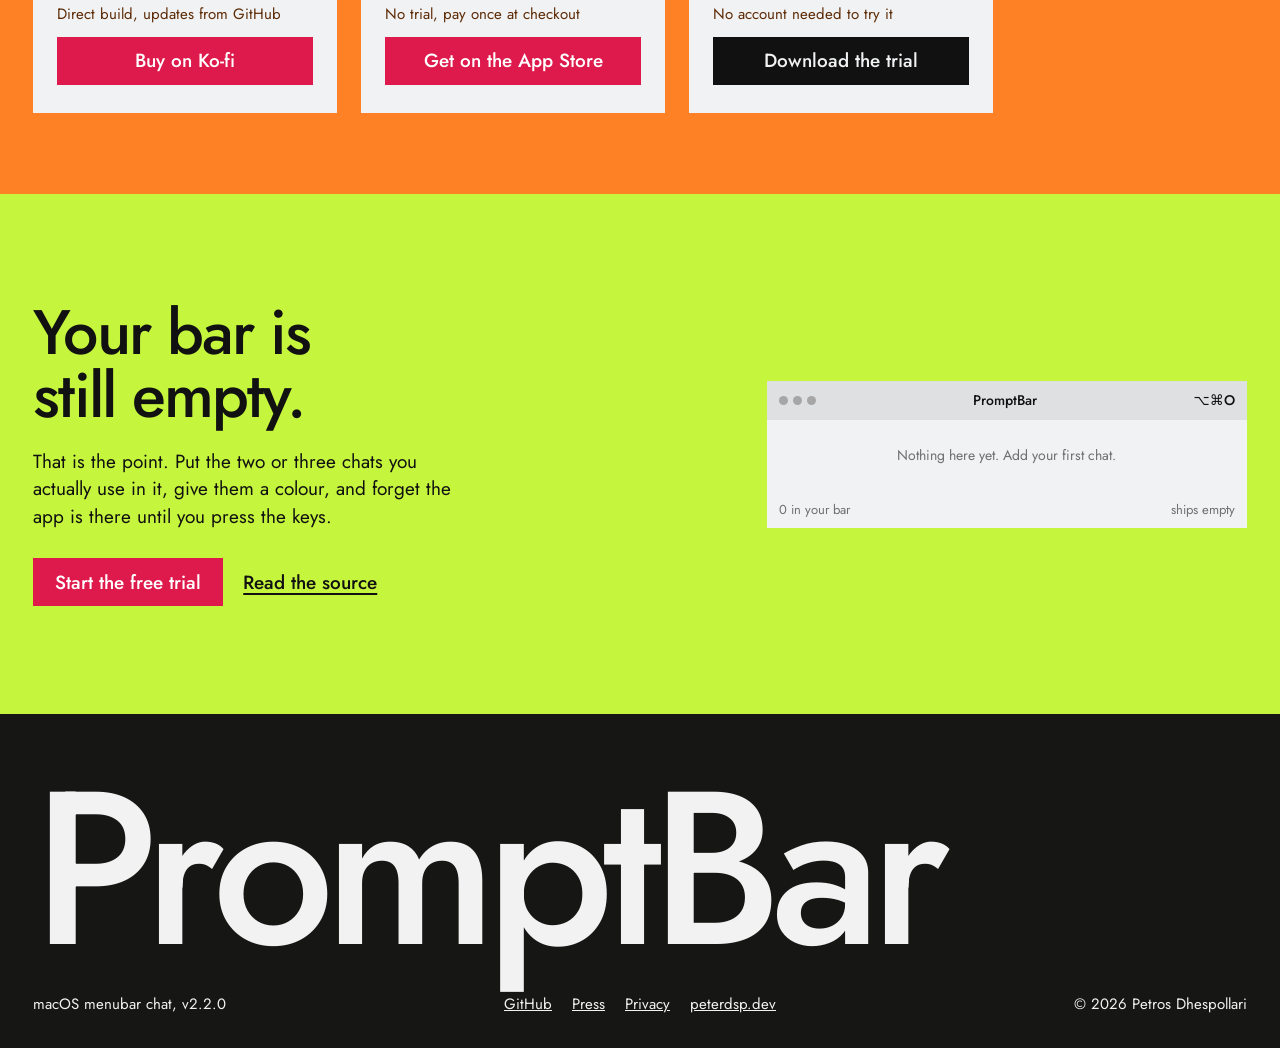
==== commit ffaeaa5c: "Redesign the website on the "colour chapters" direction Adding a chat in PromptBar means pasting a U" ====
--- a/site/index.html
+++ b/site/index.html
@@ -1,964 +1,252 @@
 <!doctype html>
 <html lang="en">
-  <head>
-    <meta charset="utf-8" />
-    <meta name="viewport" content="width=device-width, initial-scale=1, viewport-fit=cover" />
-    <meta name="theme-color" content="#0b0b12" />
-    <meta name="color-scheme" content="dark" />
-
-    <title>PromptBar, Any chat. Any model. One keystroke away.</title>
-    <meta
-      name="description"
-      content="A lightweight macOS menubar app that wraps any web chat and talks natively to any OpenAI-compatible endpoint. BYO key. Zero telemetry. Liquid Glass, top to bottom."
-    />
-    <link rel="canonical" href="https://promptbar.peterdsp.dev/" />
-
-    <meta property="og:type" content="website" />
-    <meta property="og:url" content="https://promptbar.peterdsp.dev/" />
-    <meta property="og:title" content="PromptBar, Any chat. Any model. One keystroke away." />
-    <meta
-      property="og:description"
-      content="A lightweight macOS menubar app that wraps any web chat and talks natively to any OpenAI-compatible endpoint. BYO key. Zero telemetry."
-    />
-    <meta property="og:image" content="https://promptbar.peterdsp.dev/assets/native-chat.png" />
-    <meta name="twitter:card" content="summary_large_image" />
-    <meta name="twitter:title" content="PromptBar, Any chat. Any model. One keystroke away." />
-    <meta
-      name="twitter:description"
-      content="A lightweight macOS menubar app for wrapping any web chat and streaming from any OpenAI-compatible endpoint. BYO key. Zero telemetry."
-    />
-    <meta name="twitter:image" content="https://promptbar.peterdsp.dev/assets/native-chat.png" />
-
-    <link rel="icon" type="image/png" sizes="128x128" href="/assets/appicon-128.png" />
-    <link rel="icon" type="image/png" sizes="256x256" href="/assets/appicon-256.png" />
-    <link rel="apple-touch-icon" sizes="256x256" href="/assets/appicon-256.png" />
-
-    <link rel="stylesheet" href="/styles.css" />
-
-    <style>
-      html,
-      body {
-        background: #07070c;
-      }
-
-      body {
-        font-feature-settings: 'ss01', 'cv11';
-        -webkit-font-smoothing: antialiased;
-        text-rendering: optimizeLegibility;
-      }
-
-      /* Aurora backdrop */
-      .aurora {
-        position: fixed;
-        inset: 0;
-        z-index: -1;
-        overflow: hidden;
-        pointer-events: none;
-      }
-      .aurora::before,
-      .aurora::after {
-        content: '';
-        position: absolute;
-        width: 60vmax;
-        height: 60vmax;
-        border-radius: 9999px;
-        filter: blur(90px);
-        opacity: 0.55;
-        mix-blend-mode: screen;
-      }
-      .aurora::before {
-        top: -20vmax;
-        left: -10vmax;
-        background: radial-gradient(circle at 30% 30%, #38bdf8, transparent 60%);
-        animation: float1 22s ease-in-out infinite alternate;
-      }
-      .aurora::after {
-        bottom: -25vmax;
-        right: -15vmax;
-        background: radial-gradient(circle at 70% 70%, #a78bfa, transparent 60%);
-        animation: float2 26s ease-in-out infinite alternate;
-      }
-      .aurora .mint {
-        position: absolute;
-        top: 30%;
-        left: 45%;
-        width: 40vmax;
-        height: 40vmax;
-        border-radius: 9999px;
-        background: radial-gradient(circle at 50% 50%, #2dd4bf, transparent 60%);
-        filter: blur(100px);
-        opacity: 0.28;
-        mix-blend-mode: screen;
-        animation: float3 30s ease-in-out infinite alternate;
-      }
-
-      @keyframes float1 {
-        0% {
-          transform: translate3d(0, 0, 0) scale(1);
-        }
-        100% {
-          transform: translate3d(6vmax, 4vmax, 0) scale(1.1);
-        }
-      }
-      @keyframes float2 {
-        0% {
-          transform: translate3d(0, 0, 0) scale(1);
-        }
-        100% {
-          transform: translate3d(-4vmax, -6vmax, 0) scale(1.15);
-        }
-      }
-      @keyframes float3 {
-        0% {
-          transform: translate3d(0, 0, 0) scale(1);
-        }
-        100% {
-          transform: translate3d(-5vmax, 3vmax, 0) scale(1.05);
-        }
-      }
-
-      /* Grid texture */
-      .grid-texture {
-        position: fixed;
-        inset: 0;
-        z-index: -1;
-        background-image: linear-gradient(rgba(255, 255, 255, 0.04) 1px, transparent 1px),
-          linear-gradient(90deg, rgba(255, 255, 255, 0.04) 1px, transparent 1px);
-        background-size: 44px 44px;
-        mask-image: radial-gradient(ellipse at 50% 20%, black 30%, transparent 75%);
-        -webkit-mask-image: radial-gradient(ellipse at 50% 20%, black 30%, transparent 75%);
-        pointer-events: none;
-        opacity: 0.4;
-      }
-
-      /* Glass panels */
-      .glass {
-        background: linear-gradient(180deg, rgba(255, 255, 255, 0.06), rgba(255, 255, 255, 0.02));
-        backdrop-filter: blur(24px) saturate(140%);
-        -webkit-backdrop-filter: blur(24px) saturate(140%);
-        border: 1px solid rgba(255, 255, 255, 0.08);
-        border-radius: 20px;
-      }
-      .glass-strong {
-        background: linear-gradient(180deg, rgba(255, 255, 255, 0.09), rgba(255, 255, 255, 0.03));
-        backdrop-filter: blur(28px) saturate(160%);
-        -webkit-backdrop-filter: blur(28px) saturate(160%);
-        border: 1px solid rgba(255, 255, 255, 0.1);
-      }
-      .chip {
-        background: rgba(255, 255, 255, 0.05);
-        border: 1px solid rgba(255, 255, 255, 0.09);
-      }
-
-      /* Shine on hover */
-      .shine {
-        position: relative;
-        overflow: hidden;
-      }
-      .shine::after {
-        content: '';
-        position: absolute;
-        inset: 0;
-        background: linear-gradient(
-          120deg,
-          transparent 30%,
-          rgba(255, 255, 255, 0.14) 50%,
-          transparent 70%
-        );
-        transform: translateX(-100%);
-        transition: transform 0.9s ease;
-      }
-      .shine:hover::after {
-        transform: translateX(100%);
-      }
-
-      /* Screenshot frame */
-      .shot {
-        border-radius: 22px;
-        overflow: hidden;
-        box-shadow: 0 40px 120px -30px rgba(0, 0, 0, 0.75),
-          0 0 0 1px rgba(255, 255, 255, 0.08) inset;
-        background: #0b0b12;
-      }
-
-      /* Buttons */
-      .btn {
-        display: inline-flex;
-        align-items: center;
-        gap: 0.6rem;
-        padding: 0.85rem 1.25rem;
-        border-radius: 14px;
-        font-weight: 600;
-        letter-spacing: -0.005em;
-        transition: transform 0.15s ease, box-shadow 0.2s ease, background 0.2s ease;
-      }
-      .btn:hover {
-        transform: translateY(-1px);
-      }
-      .btn-primary {
-        background: linear-gradient(180deg, #38bdf8, #0ea5e9);
-        color: #05161f;
-        box-shadow: 0 12px 30px -10px rgba(56, 189, 248, 0.55),
-          0 1px 0 0 rgba(255, 255, 255, 0.3) inset;
-      }
-      .btn-primary:hover {
-        box-shadow: 0 16px 36px -10px rgba(56, 189, 248, 0.7),
-          0 1px 0 0 rgba(255, 255, 255, 0.35) inset;
-      }
-      .btn-secondary {
-        color: #e8e8f0;
-        background: rgba(255, 255, 255, 0.06);
-        border: 1px solid rgba(255, 255, 255, 0.1);
-      }
-      .btn-secondary:hover {
-        background: rgba(255, 255, 255, 0.1);
-      }
-
-      /* Kbd */
-      kbd {
-        display: inline-flex;
-        align-items: center;
-        justify-content: center;
-        min-width: 1.6em;
-        padding: 0.15em 0.5em;
-        border-radius: 6px;
-        background: rgba(255, 255, 255, 0.08);
-        border: 1px solid rgba(255, 255, 255, 0.14);
-        border-bottom-color: rgba(255, 255, 255, 0.05);
-        box-shadow: 0 1px 0 rgba(0, 0, 0, 0.4);
-        font-family: 'SF Mono', ui-monospace, monospace;
-        font-size: 0.8em;
-        color: #f8f8f2;
-      }
-
-      /* Fade-in on scroll */
-      .reveal {
-        opacity: 0;
-        transform: translateY(16px);
-        transition: opacity 0.7s ease, transform 0.7s ease;
-      }
-      .reveal.in {
-        opacity: 1;
-        transform: none;
-      }
-
-      /* Fine text selection color */
-      ::selection {
-        background: rgba(56, 189, 248, 0.35);
-        color: #fff;
-      }
-
-      /* Reduce motion */
-      @media (prefers-reduced-motion: reduce) {
-        .aurora::before,
-        .aurora::after,
-        .aurora .mint {
-          animation: none;
-        }
-        .reveal {
-          transition: none;
-          opacity: 1;
-          transform: none;
-        }
-      }
-    </style>
-  </head>
-
-  <body class="text-slate-200 font-sans antialiased">
-    <div class="aurora">
-      <div class="mint"></div>
-    </div>
-    <div class="grid-texture"></div>
-
-    <!-- Nav -->
-    <header class="sticky top-0 z-40 backdrop-blur-xl bg-ink-950/50 border-b border-white/5">
-      <div class="max-w-7xl mx-auto px-6 h-16 flex items-center justify-between">
-        <a href="#" class="flex items-center gap-3">
-          <img
-            src="/assets/appicon-128.png"
-            alt="PromptBar app icon"
-            class="w-8 h-8 rounded-lg shadow-soft"
-          />
-          <span class="font-semibold tracking-tight text-slate-100">PromptBar</span>
-          <span class="hidden sm:inline-flex chip text-[10px] uppercase tracking-widest text-slate-300 rounded-full px-2 py-0.5 ml-1"
-            >v2.2.0</span
-          >
-        </a>
-        <nav class="hidden md:flex items-center gap-8 text-sm text-slate-300">
-          <a href="#features" class="hover:text-white transition">Features</a>
-          <a href="#screens" class="hover:text-white transition">Screens</a>
-          <a href="#byo-key" class="hover:text-white transition">BYO Key</a>
-          <a href="#privacy" class="hover:text-white transition">Privacy</a>
-          <a href="/press.html" class="hover:text-white transition">Press</a>
-          <a
-            href="https://github.com/peterdsp/PromptBar"
-            target="_blank"
-            rel="noopener"
-            class="hover:text-white transition"
-            >GitHub</a
-          >
-        </nav>
-        <div class="flex items-center gap-2">
-          <a
-            href="https://ko-fi.com/s/b1ef047a6f"
-            target="_blank"
-            rel="noopener"
-            class="btn btn-primary shine text-sm"
-          >
-            <svg
-              width="16"
-              height="16"
-              viewBox="0 0 24 24"
-              fill="none"
-              stroke="currentColor"
-              stroke-width="2.2"
-              stroke-linecap="round"
-              stroke-linejoin="round"
-            >
-              <path d="M17 8h1a4 4 0 0 1 0 8h-1"></path>
-              <path d="M3 8h14v9a4 4 0 0 1-4 4H7a4 4 0 0 1-4-4z"></path>
-              <line x1="6" y1="2" x2="6" y2="4"></line>
-              <line x1="10" y1="2" x2="10" y2="4"></line>
-              <line x1="14" y1="2" x2="14" y2="4"></line>
-            </svg>
-            <span class="hidden sm:inline">Get PromptBar</span>
-            <span class="sm:hidden">Get</span>
-          </a>
+<head>
+<meta charset="utf-8">
+<meta name="viewport" content="width=device-width, initial-scale=1">
+<title>PromptBar, any chat in your menubar</title>
+<meta name="description" content="A macOS menubar app that ships empty. Wrap any web chat in a popover or stream from any OpenAI-compatible endpoint with your own key. One keystroke, no accounts, no telemetry.">
+<link rel="icon" href="assets/appicon-128.png">
+<link rel="canonical" href="https://promptbar.peterdsp.dev/">
+<meta property="og:title" content="PromptBar, any chat in your menubar">
+<meta property="og:description" content="Wrap any web chat in a popover or stream from any OpenAI-compatible endpoint with your own key. One keystroke, no accounts, no telemetry.">
+<meta property="og:url" content="https://promptbar.peterdsp.dev/">
+<meta property="og:type" content="website">
+<meta property="og:image" content="https://promptbar.peterdsp.dev/assets/appicon-1024.png">
+<link rel="preconnect" href="https://fonts.googleapis.com">
+<link rel="preconnect" href="https://fonts.gstatic.com" crossorigin>
+<link href="https://fonts.googleapis.com/css2?family=Jost:wght@400;500;600&display=swap" rel="stylesheet">
+<link rel="stylesheet" href="styles.css">
+</head>
+<body>
+<a class="skip" href="#main">Skip to content</a>
+
+<nav class="nav">
+  <a class="mark" href="/"><img src="assets/appicon-128.png" alt="" width="26" height="26"><span>PromptBar</span></a>
+  <div class="links">
+    <a href="#build">Build one</a>
+    <a href="#endpoint">Your key</a>
+    <a href="#price">Price</a>
+    <a href="press.html">Press</a>
+  </div>
+</nav>
+
+<main id="main">
+
+  <!-- ===== hero: the fragment on a shaped stage ===== -->
+  <section class="hero">
+    <div class="hero-text">
+      <h1>Any chat, any model.<br>One keystroke away.</h1>
+      <p class="sub rise">PromptBar is a macOS menubar app that ships empty. Wrap any web chat in a popover, or stream natively from any OpenAI-compatible endpoint. Your key, your model, your data.</p>
+      <div class="act rise">
+        <a class="btn" href="#price">Get PromptBar</a>
+        <a class="tlink" href="https://github.com/peterdsp/PromptBar/releases">Free trial on GitHub</a>
+      </div>
+      <p class="keys rise"><kbd>⌥</kbd><kbd>⌘</kbd><kbd>O</kbd> <span>to summon · macOS 26 Tahoe and later · signed and notarised</span></p>
+    </div>
+    <div class="stage">
+      <div class="stage-fragment shutter">
+        <div class="pop" data-ui>
+          <div class="pop-bar"><span class="dots"><i></i><i></i><i></i></span><span>PromptBar</span><span>⌘P prompts</span></div>
+          <div class="pop-list">
+            <button class="pop-row" aria-current="true" type="button"><span class="sw" style="background:#4db3ff">N</span><span class="nm">Native chat</span><span class="kind">your model · streaming</span></button>
+            <button class="pop-row" type="button"><span class="sw" style="background:#c5f53d">W</span><span class="nm">A web chat you wrapped</span><span class="kind">WKWebView</span></button>
+            <button class="pop-row" type="button"><span class="sw" style="background:#ff8126">L</span><span class="nm">Local runtime</span><span class="kind">on this Mac</span></button>
+            <button class="pop-row" type="button"><span class="sw" style="background:#de194b">M</span><span class="nm">MCP server</span><span class="kind">tools</span></button>
+          </div>
+          <div class="pop-foot"><span>4 in your bar</span><span>no accounts · no telemetry</span></div>
         </div>
       </div>
-    </header>
-
-    <!-- Hero -->
-    <section class="relative pt-20 md:pt-28 pb-16 md:pb-24">
-      <div class="max-w-7xl mx-auto px-6">
-        <div class="grid lg:grid-cols-12 gap-12 items-center">
-          <div class="lg:col-span-6 reveal">
-            <div
-              class="inline-flex items-center gap-2 chip rounded-full px-3 py-1 text-xs text-slate-300 mb-6"
-            >
-              <span class="w-1.5 h-1.5 rounded-full bg-mint-400"></span>
-              <span>macOS 26 Tahoe</span>
-              <span class="w-1 h-1 rounded-full bg-white/25"></span>
-              <span>Liquid Glass, top to bottom</span>
-            </div>
-            <h1
-              class="text-4xl sm:text-5xl md:text-6xl font-semibold tracking-tight text-white leading-[1.05]"
-            >
-              Any chat. Any model.
-              <span
-                class="bg-clip-text text-transparent bg-gradient-to-r from-accent-400 via-mint-400 to-lilac-400"
-                >One keystroke away.</span
-              >
-            </h1>
-            <p class="mt-6 text-lg text-slate-300 max-w-xl">
-              PromptBar is a lightweight macOS menubar app. Wrap any web-based chat in a
-              distraction-free popover, or stream natively from any OpenAI-compatible endpoint.
-              Your key, your model, your data.
-            </p>
-            <div class="mt-8 flex flex-wrap items-center gap-3">
-              <a
-                href="https://ko-fi.com/s/b1ef047a6f"
-                target="_blank"
-                rel="noopener"
-                class="btn btn-primary shine"
-              >
-                <svg
-                  width="18"
-                  height="18"
-                  viewBox="0 0 24 24"
-                  fill="none"
-                  stroke="currentColor"
-                  stroke-width="2.2"
-                  stroke-linecap="round"
-                  stroke-linejoin="round"
-                >
-                  <path d="M17 8h1a4 4 0 0 1 0 8h-1"></path>
-                  <path d="M3 8h14v9a4 4 0 0 1-4 4H7a4 4 0 0 1-4-4z"></path>
-                  <line x1="6" y1="2" x2="6" y2="4"></line>
-                  <line x1="10" y1="2" x2="10" y2="4"></line>
-                  <line x1="14" y1="2" x2="14" y2="4"></line>
-                </svg>
-                Buy on Ko-fi
-              </a>
-              <a
-                href="https://apps.apple.com/app/promptbar/id6743766769?mt=12"
-                target="_blank"
-                rel="noopener"
-                class="btn btn-secondary"
-              >
-                <svg
-                  width="18"
-                  height="18"
-                  viewBox="0 0 24 24"
-                  fill="currentColor"
-                  aria-hidden="true"
-                >
-                  <path
-                    d="M16.365 1.43c0 1.14-.443 2.24-1.163 3.03-.79.86-2.06 1.52-3.08 1.45-.13-1.12.45-2.27 1.16-3.03.79-.86 2.16-1.5 3.08-1.45zM20.5 17.42c-.56 1.31-.83 1.9-1.56 3.06-1.02 1.63-2.46 3.66-4.24 3.68-1.59.02-2-1.05-4.15-1.04-2.15.01-2.6 1.06-4.2 1.04-1.78-.02-3.15-1.85-4.17-3.48C0.5 17.55-.66 12.9 1.63 9.86c1.06-1.4 2.72-2.29 4.53-2.29 1.85 0 3.02 1.02 4.55 1.02 1.5 0 2.42-1.02 4.53-1.02 1.63 0 3.36.89 4.6 2.44-4.05 2.22-3.39 8.02.66 9.41z"
-                  />
-                </svg>
-                Get on the App Store
-              </a>
-              <a
-                href="https://github.com/peterdsp/PromptBar/releases"
-                target="_blank"
-                rel="noopener"
-                class="btn btn-secondary"
-              >
-                <svg width="18" height="18" viewBox="0 0 24 24" fill="currentColor" aria-hidden="true">
-                  <path
-                    d="M12 2C6.48 2 2 6.58 2 12.26c0 4.5 2.87 8.32 6.84 9.67.5.09.68-.22.68-.49 0-.24-.01-.87-.01-1.71-2.78.62-3.37-1.36-3.37-1.36-.46-1.19-1.11-1.51-1.11-1.51-.91-.64.07-.63.07-.63 1 .07 1.53 1.05 1.53 1.05.89 1.56 2.34 1.11 2.91.85.09-.66.35-1.11.63-1.37-2.22-.26-4.56-1.14-4.56-5.06 0-1.12.39-2.03 1.03-2.75-.1-.26-.45-1.3.1-2.71 0 0 .84-.28 2.75 1.05a9.34 9.34 0 0 1 5 0c1.91-1.33 2.75-1.05 2.75-1.05.55 1.41.2 2.45.1 2.71.64.72 1.03 1.63 1.03 2.75 0 3.93-2.34 4.79-4.57 5.04.36.32.68.94.68 1.9 0 1.37-.01 2.47-.01 2.81 0 .27.18.59.69.49A10.02 10.02 0 0 0 22 12.26C22 6.58 17.52 2 12 2Z"
-                  />
-                </svg>
-                Free trial on GitHub
-              </a>
-            </div>
-            <div class="mt-6 text-sm text-slate-400 flex flex-wrap items-center gap-x-6 gap-y-2">
-              <span><kbd>⌥</kbd> <kbd>⌘</kbd> <kbd>O</kbd> to summon</span>
-              <span class="text-slate-500">·</span>
-              <span>macOS 26 Tahoe+</span>
-              <span class="text-slate-500">·</span>
-              <span>Signed & notarized</span>
-            </div>
-          </div>
-
-          <div class="lg:col-span-6 reveal">
-            <div class="relative">
-              <div
-                class="absolute -inset-6 -z-10 rounded-[36px] bg-gradient-to-br from-accent-500/25 via-lilac-500/20 to-mint-500/20 blur-3xl opacity-70"
-              ></div>
-              <div class="shot">
-                <img
-                  src="/assets/native-chat.png"
-                  alt="PromptBar native streaming chat window on macOS"
-                  class="w-full h-auto"
-                  loading="eager"
-                  fetchpriority="high"
-                />
-              </div>
-              <div
-                class="absolute -bottom-6 -right-4 hidden md:flex glass px-4 py-3 items-center gap-3 shadow-glass"
-              >
-                <span class="w-2 h-2 rounded-full bg-mint-400 animate-pulse"></span>
-                <span class="text-xs text-slate-300"
-                  >Streaming from <span class="font-mono text-slate-100">gpt-4o</span></span
-                >
-              </div>
-            </div>
-          </div>
+    </div>
+  </section>
+
+  <!-- ===== showcase: what you hand it, what it becomes ===== -->
+  <section class="io" id="build">
+    <div class="io-in">
+      <div class="io-field">
+        <label for="url">Paste a chat URL, give it a name and a colour</label>
+        <input id="url" type="text" value="https://chat.example.com" spellcheck="false" autocomplete="off">
+        <div class="io-pick" id="pick" role="group" aria-label="Colour for this chat">
+          <button type="button" style="background:#4db3ff" data-c="#4db3ff" aria-pressed="true"><span class="sr">Sky</span></button>
+          <button type="button" style="background:#c5f53d" data-c="#c5f53d" aria-pressed="false"><span class="sr">Lime</span></button>
+          <button type="button" style="background:#ff8126" data-c="#ff8126" aria-pressed="false"><span class="sr">Orange</span></button>
+          <button type="button" style="background:#de194b" data-c="#de194b" aria-pressed="false"><span class="sr">Crimson</span></button>
         </div>
-      </div>
-    </section>
-
-    <!-- Marquee-ish trust strip -->
-    <section class="pb-12">
-      <div class="max-w-7xl mx-auto px-6">
-        <div
-          class="glass px-6 py-5 flex flex-wrap items-center justify-between gap-6 text-sm text-slate-300"
-        >
-          <div class="flex items-center gap-3">
-            <span class="w-2 h-2 rounded-full bg-mint-400"></span> Zero telemetry
-          </div>
-          <div class="flex items-center gap-3">
-            <span class="w-2 h-2 rounded-full bg-accent-400"></span> Keys in the Keychain
-          </div>
-          <div class="flex items-center gap-3">
-            <span class="w-2 h-2 rounded-full bg-lilac-400"></span> Bring your own endpoint
-          </div>
-          <div class="flex items-center gap-3">
-            <span class="w-2 h-2 rounded-full bg-mint-400"></span> Menubar-only, no Dock noise
-          </div>
-          <div class="flex items-center gap-3">
-            <span class="w-2 h-2 rounded-full bg-accent-400"></span> Source available
-          </div>
+        <p style="margin-top:1.5rem;font-size:var(--step-small);opacity:.8">Cookies stay in this Mac's WKWebView. Nothing is uploaded, and there is no account to make.</p>
+      </div>
+      <h2 class="half-a">You bring it.</h2>
+    </div>
+    <div class="io-out">
+      <div class="pop" data-ui>
+        <div class="pop-bar"><span class="dots"><i></i><i></i><i></i></span><span>PromptBar</span><span>⌥⌘O</span></div>
+        <div class="pop-list" id="outList"></div>
+        <div class="pop-foot"><span id="outCount">1 in your bar</span><span>ships empty</span></div>
+      </div>
+      <h2>It lives here.</h2>
+    </div>
+  </section>
+
+  <!-- ===== features: sentences with switches ===== -->
+  <section class="bands" id="inside" aria-labelledby="insideH">
+    <h2 class="sr" id="insideH">What is inside</h2>
+    <div class="band-row" data-on="true" style="--f:var(--field-2)">
+      <div>
+        <p class="say">Wrap any web chat in a popover.</p>
+      </div>
+      <div>
+        <p class="cons">Paste a URL, pick a name, an icon and a colour. It runs in WKWebView and its cookies live on this Mac, not in a cloud.</p>
+      </div>
+      <button class="sw-btn" role="switch" aria-checked="true" aria-label="Wrap any web chat"><i></i></button>
+    </div>
+    <div class="band-row" data-on="true" style="--f:var(--field-3)">
+      <div>
+        <p class="say">Stream from your own endpoint.</p>
+      </div>
+      <div>
+        <p class="cons">Any OpenAI-compatible <code>/chat/completions</code> service or local runtime. Server-sent events, cancel mid-stream, straight from your Mac with no relay.</p>
+      </div>
+      <button class="sw-btn" role="switch" aria-checked="true" aria-label="Stream from your own endpoint"><i></i></button>
+    </div>
+    <div class="band-row" data-on="false" style="--f:var(--field-1)">
+      <div>
+        <p class="say">Reuse your best prompts anywhere.</p>
+      </div>
+      <div>
+        <p class="cons">Save a prompt once and call it into any chat with ⌘P. Search it, tag it, ship it.</p>
+      </div>
+      <button class="sw-btn" role="switch" aria-checked="false" aria-label="Prompt library"><i></i></button>
+    </div>
+    <div class="band-row" data-on="false" style="--f:var(--field-2)">
+      <div>
+        <p class="say">Keep every key in the Keychain.</p>
+      </div>
+      <div>
+        <p class="cons">Not in UserDefaults, not in iCloud, not in a log file. Just the macOS Keychain, on this machine.</p>
+      </div>
+      <button class="sw-btn" role="switch" aria-checked="false" aria-label="Keychain-backed keys"><i></i></button>
+    </div>
+    <div class="band-row" data-on="false" style="--f:var(--field-3)">
+      <div>
+        <p class="say">Stay out of the Dock entirely.</p>
+      </div>
+      <div>
+        <p class="cons">Menubar only. Summoned with ⌥⌘O, dismissed the moment you click away, and never an icon you have to close.</p>
+      </div>
+      <button class="sw-btn" role="switch" aria-checked="false" aria-label="Menubar only"><i></i></button>
+    </div>
+  </section>
+
+
+  <!-- ===== the screens, as the product actually looks ===== -->
+  <section class="shots" id="screens">
+    <h2>One popover. Every conversation.</h2>
+    <p class="lede">Native streaming chat, web chats you wrapped yourself, your own API endpoints, MCP servers, and a keyboard-driven prompt library. All of it in the same panel under the menubar.</p>
+    <div class="shot-grid">
+      <figure class="rise"><img src="assets/native-chat.png" alt="PromptBar's native streaming chat in the menubar popover" width="900" height="600" loading="lazy" decoding="async"><figcaption><b>Native chat</b>Server-sent events straight from your endpoint, cancellable mid-stream.</figcaption></figure>
+      <figure class="rise"><img src="assets/web-chats.png" alt="A web chat wrapped inside the PromptBar popover" width="900" height="600" loading="lazy" decoding="async"><figcaption><b>Wrapped web chats</b>Any URL, in WKWebView, with its cookies on this Mac.</figcaption></figure>
+      <figure class="rise"><img src="assets/api-endpoints.png" alt="PromptBar's API endpoint configuration" width="900" height="600" loading="lazy" decoding="async"><figcaption><b>Your endpoints</b>Base URL, model, key and system prompt, saved per endpoint.</figcaption></figure>
+      <figure class="rise"><img src="assets/mcp-servers.png" alt="MCP servers configured in PromptBar" width="900" height="600" loading="lazy" decoding="async"><figcaption><b>MCP servers</b>Tools alongside the chats, in the same panel.</figcaption></figure>
+      <figure class="rise"><img src="assets/prompt-library.png" alt="PromptBar's searchable prompt library" width="900" height="600" loading="lazy" decoding="async"><figcaption><b>Prompt library</b>Save once, call it into any chat with ⌘P.</figcaption></figure>
+    </div>
+  </section>
+
+  <!-- ===== how it works: pointing it at your endpoint ===== -->
+  <section class="stages" id="endpoint">
+    <div class="stages-in">
+      <div class="stages-l">
+        <h2 id="stClause" aria-live="polite">Name the endpoint.</h2>
+        <p class="note" id="stNote">Anything that speaks the OpenAI chat API: a hosted service, a company gateway, or a runtime on your own machine.</p>
+      </div>
+      <div class="stages-r">
+        <pre class="code" id="stCode" data-ui></pre>
+      </div>
+      <div class="scrub" style="grid-column:1/-1">
+        <label class="sr" for="stScrub">Step of the endpoint setup</label>
+        <input type="range" id="stScrub" min="0" max="3" step="1" value="0">
+        <div class="scrub-names" id="stNames"></div>
+      </div>
+    </div>
+  </section>
+
+  <!-- ===== proof: what it does not do ===== -->
+  <section class="claims" id="privacy">
+    <h2>Private because it is empty.</h2>
+    <p class="lede">PromptBar was rebuilt around one rule: your data leaves this Mac only when you send it, and only to where you send it. There is nothing in the middle because there is no middle.</p>
+    <p class="run" id="run1"><span>No accounts.</span><span>No analytics.</span><span>No telemetry.</span><span>No relay.</span></p>
+    <p class="run" id="run2"><span>No remote config.</span><span>No Firebase.</span><span>No bundled providers.</span><span>No Dock icon.</span></p>
+  </section>
+
+  <!-- ===== pricing: the ticket ===== -->
+  <section class="price" id="price">
+    <h2>Pay once, or try it first.</h2>
+    <div class="tickets">
+      <div class="ticket rise">
+        <span class="where">Ko-fi</span>
+        <span class="amt">€8.99</span>
+        <ul>
+          <li>One-time, no subscription</li>
+          <li>Activated with your Ko-fi email</li>
+          <li>Direct build, updates from GitHub</li>
+        </ul>
+        <a class="btn" href="https://ko-fi.com/s/b1ef047a6f">Buy on Ko-fi</a>
+      </div>
+      <div class="ticket rise">
+        <span class="where">App Store</span>
+        <span class="amt">$9.99</span>
+        <ul>
+          <li>One-time, store-managed updates</li>
+          <li>Family Sharing</li>
+          <li>No trial, pay once at checkout</li>
+        </ul>
+        <a class="btn" href="https://apps.apple.com/app/promptbar/id6743766769?mt=12">Get on the App Store</a>
+      </div>
+      <div class="ticket rise">
+        <span class="where">GitHub</span>
+        <span class="amt">Free trial</span>
+        <ul>
+          <li>Source available</li>
+          <li>Signed and notarised builds</li>
+          <li>No account needed to try it</li>
+        </ul>
+        <a class="btn dark" href="https://github.com/peterdsp/PromptBar/releases">Download the trial</a>
+      </div>
+    </div>
+  </section>
+
+  <!-- ===== cta: the first step, already taken ===== -->
+  <section class="cta">
+    <div class="cta-in">
+      <div>
+        <h2>Your bar is still empty.</h2>
+        <p class="rise" style="margin-top:1.25rem;max-width:40ch">That is the point. Put the two or three chats you actually use in it, give them a colour, and forget the app is there until you press the keys.</p>
+        <div class="act rise">
+          <a class="btn" href="https://github.com/peterdsp/PromptBar/releases">Start the free trial</a>
+          <a class="tlink" href="https://github.com/peterdsp/PromptBar">Read the source</a>
         </div>
       </div>
-    </section>
-
-    <!-- Features grid -->
-    <section id="features" class="py-16 md:py-24">
-      <div class="max-w-7xl mx-auto px-6">
-        <div class="max-w-2xl reveal">
-          <div
-            class="inline-flex items-center gap-2 chip rounded-full px-3 py-1 text-xs text-slate-300 mb-4"
-          >
-            <span class="w-1.5 h-1.5 rounded-full bg-accent-400"></span>
-            What's inside
-          </div>
-          <h2 class="text-3xl md:text-4xl font-semibold tracking-tight text-white">
-            Built to disappear until you need it.
-          </h2>
-          <p class="mt-4 text-slate-300">
-            PromptBar ships empty. No bundled providers, no bundled brands. You decide what goes
-            in the menubar, and the app stays out of your way.
-          </p>
-        </div>
-
-        <div class="mt-12 grid sm:grid-cols-2 lg:grid-cols-3 gap-4">
-          <!-- Card -->
-          <div class="glass p-6 shadow-glass reveal">
-            <div
-              class="w-10 h-10 rounded-xl bg-gradient-to-br from-accent-500/30 to-lilac-500/30 grid place-items-center mb-4"
-            >
-              <svg
-                width="20"
-                height="20"
-                viewBox="0 0 24 24"
-                fill="none"
-                stroke="currentColor"
-                stroke-width="1.8"
-                stroke-linecap="round"
-                stroke-linejoin="round"
-                class="text-accent-400"
-              >
-                <rect x="3" y="4" width="18" height="14" rx="3"></rect>
-                <path d="M8 20h8"></path>
-                <path d="M12 18v2"></path>
-              </svg>
-            </div>
-            <h3 class="text-lg font-semibold text-white">Liquid Glass UI</h3>
-            <p class="mt-2 text-sm text-slate-300">
-              Top-to-bottom on macOS 26's material system. Sits perfectly beside every native app.
-            </p>
-          </div>
-
-          <div class="glass p-6 shadow-glass reveal">
-            <div
-              class="w-10 h-10 rounded-xl bg-gradient-to-br from-mint-500/30 to-accent-500/30 grid place-items-center mb-4"
-            >
-              <svg
-                width="20"
-                height="20"
-                viewBox="0 0 24 24"
-                fill="none"
-                stroke="currentColor"
-                stroke-width="1.8"
-                stroke-linecap="round"
-                stroke-linejoin="round"
-                class="text-mint-400"
-              >
-                <circle cx="12" cy="12" r="10"></circle>
-                <path d="M2 12h20"></path>
-                <path d="M12 2a15 15 0 0 1 0 20"></path>
-                <path d="M12 2a15 15 0 0 0 0 20"></path>
-              </svg>
-            </div>
-            <h3 class="text-lg font-semibold text-white">Wrap any web chat</h3>
-            <p class="mt-2 text-sm text-slate-300">
-              Paste a URL, pick a name, icon, and color. Cookies live on this Mac, not in the
-              cloud.
-            </p>
-          </div>
-
-          <div class="glass p-6 shadow-glass reveal">
-            <div
-              class="w-10 h-10 rounded-xl bg-gradient-to-br from-lilac-500/30 to-mint-500/30 grid place-items-center mb-4"
-            >
-              <svg
-                width="20"
-                height="20"
-                viewBox="0 0 24 24"
-                fill="none"
-                stroke="currentColor"
-                stroke-width="1.8"
-                stroke-linecap="round"
-                stroke-linejoin="round"
-                class="text-lilac-400"
-              >
-                <path d="M21 2l-9 9"></path>
-                <path d="M15 2h6v6"></path>
-                <path d="M12 22H4a2 2 0 0 1-2-2v-8"></path>
-                <path d="M6 12l6 6"></path>
-              </svg>
-            </div>
-            <h3 class="text-lg font-semibold text-white">BYO API key</h3>
-            <p class="mt-2 text-sm text-slate-300">
-              OpenAI-compatible <span class="font-mono text-slate-100">/chat/completions</span>.
-              Straight from your Mac to your endpoint. No relay.
-            </p>
-          </div>
-
-          <div class="glass p-6 shadow-glass reveal">
-            <div
-              class="w-10 h-10 rounded-xl bg-gradient-to-br from-accent-500/30 to-mint-500/30 grid place-items-center mb-4"
-            >
-              <svg
-                width="20"
-                height="20"
-                viewBox="0 0 24 24"
-                fill="none"
-                stroke="currentColor"
-                stroke-width="1.8"
-                stroke-linecap="round"
-                stroke-linejoin="round"
-                class="text-accent-400"
-              >
-                <path d="M4 6h16"></path>
-                <path d="M4 12h16"></path>
-                <path d="M4 18h10"></path>
-              </svg>
-            </div>
-            <h3 class="text-lg font-semibold text-white">Prompt library</h3>
-            <p class="mt-2 text-sm text-slate-300">
-              Save your best prompts once. Reuse in any chat with <kbd>⌘</kbd> <kbd>P</kbd>.
-              Search, tag, ship.
-            </p>
-          </div>
-
-          <div class="glass p-6 shadow-glass reveal">
-            <div
-              class="w-10 h-10 rounded-xl bg-gradient-to-br from-lilac-500/30 to-accent-500/30 grid place-items-center mb-4"
-            >
-              <svg
-                width="20"
-                height="20"
-                viewBox="0 0 24 24"
-                fill="none"
-                stroke="currentColor"
-                stroke-width="1.8"
-                stroke-linecap="round"
-                stroke-linejoin="round"
-                class="text-lilac-400"
-              >
-                <rect x="3" y="11" width="18" height="10" rx="2"></rect>
-                <path d="M7 11V7a5 5 0 0 1 10 0v4"></path>
-              </svg>
-            </div>
-            <h3 class="text-lg font-semibold text-white">Keychain-backed keys</h3>
-            <p class="mt-2 text-sm text-slate-300">
-              Not in UserDefaults. Not in iCloud. Not in a log file. Just the Keychain.
-            </p>
-          </div>
-
-          <div class="glass p-6 shadow-glass reveal">
-            <div
-              class="w-10 h-10 rounded-xl bg-gradient-to-br from-mint-500/30 to-lilac-500/30 grid place-items-center mb-4"
-            >
-              <svg
-                width="20"
-                height="20"
-                viewBox="0 0 24 24"
-                fill="none"
-                stroke="currentColor"
-                stroke-width="1.8"
-                stroke-linecap="round"
-                stroke-linejoin="round"
-                class="text-mint-400"
-              >
-                <path d="M12 2v4"></path>
-                <path d="M12 18v4"></path>
-                <path d="M4.93 4.93l2.83 2.83"></path>
-                <path d="M16.24 16.24l2.83 2.83"></path>
-                <path d="M2 12h4"></path>
-                <path d="M18 12h4"></path>
-                <path d="M4.93 19.07l2.83-2.83"></path>
-                <path d="M16.24 7.76l2.83-2.83"></path>
-              </svg>
-            </div>
-            <h3 class="text-lg font-semibold text-white">Zero telemetry</h3>
-            <p class="mt-2 text-sm text-slate-300">
-              No accounts. No analytics. No remote config. Updates check GitHub directly.
-            </p>
-          </div>
-        </div>
-      </div>
-    </section>
-
-    <!-- Screens showcase -->
-    <section id="screens" class="py-16 md:py-24">
-      <div class="max-w-7xl mx-auto px-6">
-        <div class="flex items-end justify-between flex-wrap gap-6 reveal">
-          <div class="max-w-2xl">
-            <div
-              class="inline-flex items-center gap-2 chip rounded-full px-3 py-1 text-xs text-slate-300 mb-4"
-            >
-              <span class="w-1.5 h-1.5 rounded-full bg-lilac-400"></span>
-              Look inside
-            </div>
-            <h2 class="text-3xl md:text-4xl font-semibold tracking-tight text-white">
-              One popover. Every conversation.
-            </h2>
-          </div>
-          <p class="text-slate-400 max-w-md">
-            Native streaming chat, web-wrapped chats, API endpoints, MCP servers, and a
-            keyboard-driven prompt library.
-          </p>
-        </div>
-
-        <div class="mt-12 grid lg:grid-cols-12 gap-6">
-          <div class="lg:col-span-8 shot reveal">
-            <img
-              src="/assets/web-chats.png"
-              alt="PromptBar Web Chats settings, wrap any URL"
-              loading="lazy"
-              class="w-full h-auto"
-            />
-          </div>
-          <div class="lg:col-span-4 grid gap-6">
-            <div class="shot reveal">
-              <img
-                src="/assets/api-endpoints.png"
-                alt="PromptBar API Endpoints"
-                loading="lazy"
-                class="w-full h-auto"
-              />
-            </div>
-            <div class="shot reveal">
-              <img
-                src="/assets/mcp-servers.png"
-                alt="PromptBar MCP Servers"
-                loading="lazy"
-                class="w-full h-auto"
-              />
-            </div>
-          </div>
-          <div class="lg:col-span-12 shot reveal">
-            <img
-              src="/assets/prompt-library.png"
-              alt="PromptBar Prompt Library"
-              loading="lazy"
-              class="w-full h-auto"
-            />
-          </div>
-        </div>
-      </div>
-    </section>
-
-    <!-- BYO Key section -->
-    <section id="byo-key" class="py-16 md:py-24">
-      <div class="max-w-7xl mx-auto px-6 grid lg:grid-cols-12 gap-12 items-center">
-        <div class="lg:col-span-6 reveal">
-          <div
-            class="inline-flex items-center gap-2 chip rounded-full px-3 py-1 text-xs text-slate-300 mb-4"
-          >
-            <span class="w-1.5 h-1.5 rounded-full bg-mint-400"></span>
-            Bring your own key
-          </div>
-          <h2 class="text-3xl md:text-4xl font-semibold tracking-tight text-white">
-            Point PromptBar at any OpenAI-compatible endpoint.
-          </h2>
-          <p class="mt-4 text-slate-300">
-            The de-facto standard, supported by the vast majority of inference services and local
-            runtimes. If it speaks
-            <span class="font-mono text-slate-100">/chat/completions</span>, PromptBar can chat
-            with it.
-          </p>
-          <ul class="mt-6 space-y-3 text-slate-300">
-            <li class="flex items-start gap-3">
-              <span class="mt-1 w-1.5 h-1.5 rounded-full bg-accent-400"></span>
-              Native streaming with server-sent events, cancel mid-stream.
-            </li>
-            <li class="flex items-start gap-3">
-              <span class="mt-1 w-1.5 h-1.5 rounded-full bg-mint-400"></span>
-              Base URL, model, key, and system prompt persisted per endpoint.
-            </li>
-            <li class="flex items-start gap-3">
-              <span class="mt-1 w-1.5 h-1.5 rounded-full bg-lilac-400"></span>
-              Straight from your Mac to your endpoint, no relay, no middleman.
-            </li>
-          </ul>
-        </div>
-
-        <div class="lg:col-span-6 reveal">
-          <div
-            class="glass-strong rounded-2xl overflow-hidden shadow-glass"
-          >
-            <div class="flex items-center gap-2 px-4 py-3 border-b border-white/5">
-              <span class="w-3 h-3 rounded-full bg-red-500/70"></span>
-              <span class="w-3 h-3 rounded-full bg-amber-400/70"></span>
-              <span class="w-3 h-3 rounded-full bg-emerald-400/70"></span>
-              <span class="ml-3 text-xs text-slate-400 font-mono">endpoint.json</span>
-            </div>
-            <pre class="p-5 text-sm leading-relaxed text-slate-200 font-mono overflow-x-auto"><span class="text-slate-500">// Configured once, saved to Keychain</span>
-{
-  <span class="text-accent-400">"name"</span>: <span class="text-mint-400">"My OpenAI"</span>,
-  <span class="text-accent-400">"baseURL"</span>: <span class="text-mint-400">"https://api.openai.com/v1"</span>,
-  <span class="text-accent-400">"model"</span>: <span class="text-mint-400">"gpt-4o-mini"</span>,
-  <span class="text-accent-400">"apiKey"</span>: <span class="text-slate-500">"* stored in macOS Keychain *"</span>,
-  <span class="text-accent-400">"stream"</span>: <span class="text-lilac-400">true</span>,
-  <span class="text-accent-400">"systemPrompt"</span>: <span class="text-mint-400">"You are..."</span>
-}</pre>
-          </div>
-        </div>
-      </div>
-    </section>
-
-    <!-- Privacy -->
-    <section id="privacy" class="py-16 md:py-24">
-      <div class="max-w-7xl mx-auto px-6">
-        <div class="glass p-8 md:p-12 shadow-glass reveal">
-          <div class="grid lg:grid-cols-12 gap-10 items-start">
-            <div class="lg:col-span-5">
-              <div
-                class="inline-flex items-center gap-2 chip rounded-full px-3 py-1 text-xs text-slate-300 mb-4"
-              >
-                <span class="w-1.5 h-1.5 rounded-full bg-accent-400"></span>
-                Private by design
-              </div>
-              <h2 class="text-3xl md:text-4xl font-semibold tracking-tight text-white">
-                No accounts. No analytics. No telemetry.
-              </h2>
-              <p class="mt-4 text-slate-300">
-                PromptBar was rebuilt from the ground up around a single rule: your data leaves
-                your Mac only when you send it, only to where you send it.
-              </p>
-            </div>
-            <div class="lg:col-span-7 grid sm:grid-cols-2 gap-4">
-              <div class="glass p-5">
-                <h3 class="font-semibold text-white">Keychain-backed keys</h3>
-                <p class="text-sm text-slate-300 mt-1">
-                  Not in UserDefaults. Not in iCloud. Not in a log file.
-                </p>
-              </div>
-              <div class="glass p-5">
-                <h3 class="font-semibold text-white">Local cookies</h3>
-                <p class="text-sm text-slate-300 mt-1">
-                  Web chats run inside WKWebView. Clear all local data with one click.
-                </p>
-              </div>
-              <div class="glass p-5">
-                <h3 class="font-semibold text-white">Zero remote config</h3>
-                <p class="text-sm text-slate-300 mt-1">
-                  Firebase is gone for good. Updates check GitHub Releases directly.
-                </p>
-              </div>
-              <div class="glass p-5">
-                <h3 class="font-semibold text-white">Signed & notarized</h3>
-                <p class="text-sm text-slate-300 mt-1">
-                  Distributed as a signed .pkg. Source available on GitHub under CC BY-SA 4.0.
-                </p>
-              </div>
-            </div>
-          </div>
-        </div>
-      </div>
-    </section>
-
-    <!-- CTA -->
-    <section class="py-16 md:py-24">
-      <div class="max-w-5xl mx-auto px-6">
-        <div class="relative reveal">
-          <div
-            class="absolute -inset-6 -z-10 rounded-[36px] bg-gradient-to-br from-accent-500/30 via-mint-500/25 to-lilac-500/30 blur-3xl"
-          ></div>
-          <div class="glass-strong p-10 md:p-14 text-center shadow-glass">
-            <img
-              src="/assets/appicon-256.png"
-              alt="PromptBar app icon"
-              class="mx-auto w-20 h-20 rounded-2xl shadow-soft"
-            />
-            <h2 class="mt-6 text-3xl md:text-4xl font-semibold tracking-tight text-white">
-              Give your chats a home in the menubar.
-            </h2>
-            <p class="mt-4 text-slate-300 max-w-xl mx-auto">
-              Single-developer software. Buy on Ko-fi or the App Store to unlock the app.
-              A time-limited trial is available from GitHub Releases.
-            </p>
-            <div class="mt-8 flex flex-wrap items-center justify-center gap-3">
-              <a
-                href="https://ko-fi.com/s/b1ef047a6f"
-                target="_blank"
-                rel="noopener"
-                class="btn btn-primary shine"
-              >
-                Buy on Ko-fi
-              </a>
-              <a
-                href="https://apps.apple.com/app/promptbar/id6743766769?mt=12"
-                target="_blank"
-                rel="noopener"
-                class="btn btn-secondary"
-              >
-                App Store
-              </a>
-              <a
-                href="https://github.com/peterdsp/PromptBar/releases"
-                target="_blank"
-                rel="noopener"
-                class="btn btn-secondary"
-              >
-                Free trial on GitHub
-              </a>
-            </div>
-            <p class="mt-6 text-xs text-slate-500">
-              Requires macOS 26 Tahoe or later · Signed & notarized · Apple Silicon and Intel
-            </p>
-          </div>
-        </div>
-      </div>
-    </section>
-
-    <!-- Footer -->
-    <footer class="border-t border-white/5 mt-8">
-      <div class="max-w-7xl mx-auto px-6 py-10 flex flex-col md:flex-row items-center justify-between gap-6">
-        <div class="flex items-center gap-3">
-          <img src="/assets/appicon-128.png" alt="" class="w-8 h-8 rounded-lg" />
-          <div class="text-sm text-slate-400">
-            © <span id="year">2026</span> PromptBar. Built in Tirana & Athens by
-            <a
-              href="https://peterdsp.dev"
-              class="text-slate-200 hover:text-white underline underline-offset-4"
-              >@peterdsp</a
-            >.
-          </div>
-        </div>
-        <div class="flex items-center gap-6 text-sm text-slate-400">
-          <a
-            href="https://github.com/peterdsp/PromptBar"
-            target="_blank"
-            rel="noopener"
-            class="hover:text-white"
-            >GitHub</a
-          >
-          <a
-            href="https://github.com/peterdsp/PromptBar/blob/main/PRIVACY_POLICY.md"
-            target="_blank"
-            rel="noopener"
-            class="hover:text-white"
-            >Privacy</a
-          >
-          <a
-            href="https://github.com/peterdsp/PromptBar/blob/main/LICENSE"
-            target="_blank"
-            rel="noopener"
-            class="hover:text-white"
-            >License</a
-          >
-        </div>
-      </div>
-    </footer>
-
-    <script>
-      // Year
-      document.getElementById('year').textContent = new Date().getFullYear();
-
-      // Reveal on scroll
-      const io = new IntersectionObserver(
-        (entries) => {
-          for (const e of entries) {
-            if (e.isIntersecting) {
-              e.target.classList.add('in');
-              io.unobserve(e.target);
-            }
-          }
-        },
-        { rootMargin: '0px 0px -8% 0px', threshold: 0.05 }
-      );
-      document.querySelectorAll('.reveal').forEach((el) => io.observe(el));
-
-      // Smooth scroll for in-page anchors
-      document.querySelectorAll('a[href^="#"]').forEach((a) => {
-        a.addEventListener('click', (e) => {
-          const id = a.getAttribute('href');
-          if (id.length > 1) {
-            const el = document.querySelector(id);
-            if (el) {
-              e.preventDefault();
-              el.scrollIntoView({ behavior: 'smooth', block: 'start' });
-            }
-          }
-        });
-      });
-    </script>
-  </body>
+      <div class="pop rise" data-ui>
+        <div class="pop-bar"><span class="dots"><i></i><i></i><i></i></span><span>PromptBar</span><span>⌥⌘O</span></div>
+        <div class="pop-empty">Nothing here yet. Add your first chat.</div>
+        <div class="pop-foot"><span>0 in your bar</span><span>ships empty</span></div>
+      </div>
+    </div>
+  </section>
+
+</main>
+
+<footer class="foot">
+  <p class="foot-mark">PromptBar</p>
+  <div class="foot-meta">
+    <span>macOS menubar chat, v2.2.0</span>
+    <nav>
+      <a href="https://github.com/peterdsp/PromptBar">GitHub</a>
+      <a href="press.html">Press</a>
+      <a href="https://github.com/peterdsp/PromptBar/blob/main/PRIVACY_POLICY.md">Privacy</a>
+      <a href="https://peterdsp.dev">peterdsp.dev</a>
+    </nav>
+    <span>© 2026 Petros Dhespollari</span>
+  </div>
+</footer>
+
+<script src="site.js"></script>
+</body>
 </html>
--- a/site/styles.css
+++ b/site/styles.css
@@ -0,0 +1,278 @@
+/* PromptBar, promptbar.peterdsp.dev
+   Direction: "Colour chapters" (tasteskill v2, seed 1486403987)
+   Type: Jost · Colour: orange, sky, lime, with one near-black band
+   The idea: PromptBar ships empty and you give every chat a name, an icon and a
+   colour, so the page is the menubar you would build, one colour per chapter. */
+
+:root {
+  --bg: #ff8126;
+  --surface: #ff8d3a;
+  --ink: #111111;
+  --muted: #5c2a05;
+  --accent: #de194b;
+  --accent-ink: #ffffff;
+
+  --field-1: #ff8126;  --field-1-ink: #111111;
+  --field-2: #4db3ff;  --field-2-ink: #111111;
+  --field-3: #c5f53d;  --field-3-ink: #111111;
+  --field-4: #161615;  --field-4-ink: #f2f2f2;
+  --paper: #f1f2f3;
+
+  --font-display: "Jost", system-ui, sans-serif;
+  --font-text: "Jost", system-ui, sans-serif;
+
+  --step-small: clamp(0.875rem, 0.85rem + 0.12vw, 0.9375rem);
+  --step-body: clamp(1.0625rem, 1rem + 0.25vw, 1.1875rem);
+  --step-lead: clamp(1.25rem, 1.1rem + 0.7vw, 1.625rem);
+  --step-head: clamp(2rem, 1.2rem + 3.4vw, 4.25rem);
+  --step-display: clamp(2.25rem, 1.1rem + 4.4vw, 4.4rem);
+
+  --margin: clamp(1.25rem, 2.6vw, 2.5rem);
+  --radius: 0px;
+  --ease-out: cubic-bezier(0.22, 1, 0.36, 1);
+  --ease-expo: cubic-bezier(0.16, 1, 0.3, 1);
+  --ease-in-out: cubic-bezier(0.76, 0, 0.24, 1);
+}
+
+*, *::before, *::after { box-sizing: border-box; }
+body {
+  margin: 0; background: var(--paper); color: var(--ink);
+  font-family: var(--font-text); font-size: var(--step-body);
+  line-height: 1.45; -webkit-font-smoothing: antialiased; overflow-x: hidden;
+}
+h1, h2, h3 { font-family: var(--font-display); font-weight: 500; letter-spacing: -0.03em; line-height: 1.0; margin: 0; text-wrap: balance; }
+p { margin: 0; }
+img { display: block; max-width: 100%; }
+a { color: inherit; }
+ul, ol { list-style: none; margin: 0; padding: 0; }
+button, input, textarea { font: inherit; color: inherit; }
+::selection { background: var(--ink); color: var(--paper); }
+:focus-visible { outline: 3px solid var(--accent); outline-offset: 3px; }
+.sr { position: absolute; width: 1px; height: 1px; overflow: hidden; clip-path: inset(50%); white-space: nowrap; }
+.skip { position: absolute; left: -9999px; }
+.skip:focus { left: 1rem; top: 1rem; z-index: 99; background: var(--ink); color: var(--paper); padding: 12px 18px; }
+
+.btn {
+  display: inline-flex; align-items: center; justify-content: center;
+  min-height: 48px; padding: 0 22px;
+  background: var(--accent); color: var(--accent-ink);
+  font-weight: 500; font-size: var(--step-body); text-decoration: none;
+  border: 0; border-radius: var(--radius); cursor: pointer;
+  transition: opacity 180ms var(--ease-out), transform 140ms var(--ease-out);
+}
+.btn:hover { opacity: 0.9; }
+.btn:active { transform: translateY(1px); }
+.btn.dark { background: var(--ink); color: var(--paper); }
+.tlink { font-weight: 500; text-decoration: underline; text-decoration-thickness: 2px; text-underline-offset: 4px; }
+.tlink:hover { opacity: 0.65; }
+
+/* ---------- navigation ---------- */
+.nav { display: flex; align-items: center; justify-content: space-between; gap: 1rem; padding: 28px var(--margin) 0; font-size: var(--step-small); }
+.nav a { text-decoration: none; }
+.nav .mark { display: flex; align-items: center; gap: 10px; font-weight: 500; font-size: var(--step-body); letter-spacing: -0.02em; }
+.nav .mark img { width: 26px; height: 26px; }
+.nav .links { display: flex; gap: 20px; align-items: center; flex-wrap: wrap; }
+.nav .links a:hover { opacity: 0.6; }
+
+/* ---------- hero: fragment on a shaped stage ---------- */
+.hero { position: relative; min-height: 86svh; overflow: hidden; }
+.hero-text { padding: clamp(2.5rem, 7vh, 6rem) var(--margin) 0; max-width: 58rem; position: relative; z-index: 2; }
+.hero h1 { font-size: var(--step-display); line-height: 1.02; max-width: none; }
+.hero .sub { margin-top: 1.4rem; max-width: 34rem; font-size: var(--step-body); }
+.hero .act { margin-top: 1.75rem; max-width: 34rem; display: flex; flex-wrap: wrap; gap: 1rem 1.25rem; align-items: center; }
+.hero .keys { margin-top: 1.5rem; max-width: 34rem; display: flex; align-items: center; flex-wrap: wrap; gap: 8px; font-size: var(--step-small); }
+kbd {
+  display: inline-grid; place-items: center; min-width: 30px; height: 30px; padding: 0 8px;
+  background: var(--ink); color: var(--paper); font-family: inherit; font-size: var(--step-small); font-weight: 500;
+}
+.stage {
+  position: absolute; left: 40%; right: 0; top: 36%; bottom: 0;
+  background: var(--field-1);
+  clip-path: polygon(120px 0, 100% 0, 100% 100%, 0 100%, 0 120px);
+  padding: 56px 0 0 56px; overflow: hidden;
+}
+.stage-fragment { width: min(620px, 100%); }
+
+/* ---------- the popover: the product's one object ---------- */
+[data-ui] { font-family: var(--font-text); font-size: 14px; line-height: 1.4; color: var(--ink); max-width: 100%; min-width: 0; }
+.pop { background: var(--paper); width: 100%; }
+.pop-bar { display: flex; align-items: center; justify-content: space-between; gap: 10px; padding: 10px 12px; background: color-mix(in srgb, var(--ink) 8%, var(--paper)); font-weight: 500; }
+.pop-bar .dots { display: flex; gap: 5px; }
+.pop-bar .dots i { width: 9px; height: 9px; border-radius: 50%; background: color-mix(in srgb, var(--ink) 28%, transparent); display: block; }
+.pop-list { padding: 8px; display: grid; gap: 4px; }
+.pop-row { display: flex; align-items: center; gap: 10px; padding: 9px 10px; background: transparent; border: 0; width: 100%; text-align: left; cursor: default; }
+.pop-row .sw { width: 22px; height: 22px; flex: none; display: grid; place-items: center; font-size: 12px; font-weight: 600; color: var(--ink); }
+.pop-row .nm { flex: 1; min-width: 0; font-weight: 500; overflow: hidden; text-overflow: ellipsis; white-space: nowrap; }
+.pop-row .kind { font-size: 13px; color: color-mix(in srgb, var(--ink) 58%, transparent); flex: none; }
+.pop-row[aria-current="true"] { background: color-mix(in srgb, var(--ink) 9%, transparent); }
+.pop-foot { padding: 9px 12px; font-size: 13px; color: color-mix(in srgb, var(--ink) 58%, transparent); display: flex; justify-content: space-between; gap: 10px; }
+.pop-empty { padding: 26px 14px; text-align: center; font-size: 14px; color: color-mix(in srgb, var(--ink) 58%, transparent); }
+
+/* ---------- showcase: input half, output half ---------- */
+.io { display: grid; grid-template-columns: 1fr 1fr; min-height: 68svh; }
+.io-in { background: var(--field-4); color: var(--field-4-ink); padding: clamp(2rem, 6vh, 5rem) clamp(1.5rem, 3vw, 3rem); display: flex; flex-direction: column; justify-content: space-between; }
+.io-out { background: var(--field-2); color: var(--field-2-ink); padding: clamp(2rem, 6vh, 5rem) clamp(1.5rem, 3vw, 3rem); display: flex; flex-direction: column; justify-content: space-between; }
+.io h2 { font-size: var(--step-head); }
+.io .half-a { align-self: flex-start; }
+.io-field { width: min(34ch, 100%); }
+.io-field label { display: block; font-size: var(--step-small); margin-bottom: 10px; opacity: .8; }
+.io-field input {
+  width: 100%; background: transparent; border: 0; border-bottom: 2px solid currentColor;
+  font-size: clamp(1.125rem, 1.6vw, 1.5rem); padding: 6px 0; color: inherit;
+}
+.io-field input::placeholder { color: currentColor; opacity: .45; }
+.io-pick { margin-top: 1.75rem; display: flex; align-items: center; gap: 12px; flex-wrap: wrap; font-size: var(--step-small); }
+.io-pick button { width: 30px; height: 30px; border: 0; cursor: pointer; padding: 0; }
+.io-pick button[aria-pressed="true"] { outline: 3px solid currentColor; outline-offset: 3px; }
+.io-out .pop { width: min(460px, 100%); }
+
+/* ---------- features: sentences with switches ---------- */
+.bands { }
+.band-row { padding: clamp(1.5rem, 3.5vh, 2.5rem) var(--margin); min-height: 20vh; display: grid; grid-template-columns: minmax(0, 1.1fr) minmax(0, 0.9fr) auto; gap: clamp(1.5rem, 3vw, 3rem); align-items: center; background: var(--paper); transition: background 320ms var(--ease-out); }
+.band-row .say { font-size: clamp(1.5rem, 3.4vw, 3rem); font-weight: 500; letter-spacing: -0.03em; color: color-mix(in srgb, var(--ink) 55%, var(--paper)); transition: color 320ms var(--ease-out); }
+.band-row .cons { font-size: var(--step-body); max-width: 46ch; color: color-mix(in srgb, var(--ink) 62%, var(--paper)); transition: color 320ms var(--ease-out); }
+.band-row[data-on="true"] { background: var(--f, var(--field-2)); }
+.band-row[data-on="true"] .say { color: var(--ink); }
+.band-row[data-on="true"] .cons { color: var(--ink); }
+.sw-btn { width: 3.4em; height: 1.9em; background: color-mix(in srgb, var(--ink) 42%, transparent); border: 0; padding: 0.22em; cursor: pointer; display: flex; align-items: center; transition: background 200ms var(--ease-out); }
+.sw-btn i { width: 1.46em; height: 1.46em; background: #ffffff; display: block; transition: transform 200ms var(--ease-out); }
+.sw-btn[aria-checked="true"] { background: var(--ink); }
+.sw-btn[aria-checked="true"] i { transform: translateX(1.5em); }
+
+/* ---------- how it works: the endpoint stages ---------- */
+.stages { background: var(--field-3); color: var(--field-3-ink); }
+.stages-in { display: grid; grid-template-columns: 1fr 1fr; min-height: 76svh; }
+.stages-l { padding: clamp(2rem, 6vh, 5rem) clamp(1.5rem, 3vw, 3rem); display: flex; flex-direction: column; justify-content: center; }
+.stages-r { padding: clamp(2rem, 5vh, 3.5rem) clamp(1.5rem, 3vw, 3rem); display: grid; place-items: center; background: var(--field-4); color: var(--field-4-ink); }
+.stages h2 { font-size: var(--step-head); max-width: 13ch; }
+.stages .note { margin-top: 1.25rem; max-width: 40ch; }
+.scrub { padding: 1.5rem var(--margin) 2.5rem; background: var(--field-3); }
+.scrub input[type=range] { -webkit-appearance: none; appearance: none; width: 100%; height: 8px; background: color-mix(in srgb, var(--ink) 25%, transparent); margin: 0; cursor: pointer; }
+.scrub input[type=range]::-webkit-slider-thumb { -webkit-appearance: none; width: 32px; height: 32px; background: var(--accent); border: 0; cursor: pointer; }
+.scrub input[type=range]::-moz-range-thumb { width: 32px; height: 32px; background: var(--accent); border: 0; cursor: pointer; }
+.scrub-names { display: flex; justify-content: space-between; gap: 10px; margin-top: 14px; font-size: var(--step-small); font-weight: 500; color: var(--muted); }
+.scrub-names span[aria-current] { color: var(--ink); }
+pre, code { font-family: ui-monospace, SFMono-Regular, Menlo, monospace; }
+.code { background: var(--paper); color: var(--ink); padding: 22px 24px; font-size: 15px; line-height: 1.7; overflow-x: auto; width: min(560px, 100%); min-height: 300px; margin: 0; }
+.code b { font-weight: 600; }
+
+/* ---------- proof: short claims running off the edges ---------- */
+.claims { background: var(--field-4); color: var(--field-4-ink); padding: clamp(4rem, 9vh, 7rem) 0; overflow: hidden; }
+.claims h2 { font-size: var(--step-head); padding-inline: var(--margin); max-width: 16ch; margin-bottom: 2rem; }
+.claims p.lede { padding-inline: var(--margin); max-width: 52ch; margin-bottom: 2.5rem; }
+.claims .run { display: flex; gap: 2.5rem; font-size: clamp(1.75rem, 4.4vw, 3.5rem); font-weight: 500; letter-spacing: -0.03em; white-space: nowrap; padding-inline: var(--margin); }
+.claims .run + .run { margin-top: 0.5rem; }
+.claims .run span { opacity: .45; }
+.claims .run span.lit { opacity: 1; }
+
+/* ---------- pricing: the ticket ---------- */
+.price { background: var(--field-1); color: var(--field-1-ink); padding: clamp(4rem, 9vh, 7rem) var(--margin); }
+.price h2 { font-size: var(--step-head); max-width: 16ch; }
+.tickets { margin-top: clamp(2rem, 4vw, 3.5rem); display: grid; grid-template-columns: repeat(auto-fit, minmax(min(260px, 100%), 1fr)); gap: 1.5rem; max-width: 60rem; }
+.ticket { background: var(--paper); padding: 1.75rem 1.5rem; display: flex; flex-direction: column; gap: 0.75rem; }
+.ticket .amt { font-size: clamp(2rem, 4vw, 3rem); font-weight: 500; letter-spacing: -0.04em; line-height: 1; }
+.ticket .where { font-weight: 500; }
+.ticket ul { display: grid; gap: 6px; font-size: var(--step-small); color: var(--muted); }
+.ticket .btn { margin-top: auto; }
+
+/* ---------- cta and footer ---------- */
+.cta { background: var(--field-3); color: var(--field-3-ink); padding: clamp(5rem, 12vh, 9rem) var(--margin); }
+.cta h2 { font-size: var(--step-head); max-width: 14ch; }
+.cta .pop { width: 100%; }
+.cta-in { display: grid; grid-template-columns: minmax(0, 1fr) minmax(0, 30rem); gap: clamp(2rem, 4vw, 3.5rem); align-items: center; max-width: 76rem; }
+.cta .act { margin-top: 1.75rem; display: flex; flex-wrap: wrap; gap: 1rem 1.25rem; align-items: center; }
+.foot { background: var(--field-4); color: var(--field-4-ink); padding: clamp(3rem, 7vh, 5rem) var(--margin) 2rem; }
+.foot-mark { font-size: clamp(3.5rem, 17vw, 15rem); font-weight: 500; letter-spacing: -0.05em; line-height: 0.85; }
+.foot-meta { margin-top: 2rem; display: grid; grid-template-columns: 1fr auto 1fr; gap: 1rem; font-size: var(--step-small); align-items: baseline; }
+.foot-meta nav { display: flex; gap: 1.25rem; justify-content: center; flex-wrap: wrap; }
+.foot-meta :last-child { text-align: right; }
+
+/* ---------- motion ---------- */
+.shutter { clip-path: inset(0 100% 0 0); }
+.in .shutter { clip-path: inset(0 0 0 0); transition: clip-path 1100ms var(--ease-in-out); }
+.shutter > * { transform: scale(1.1); }
+.in .shutter > * { transform: none; transition: transform 1100ms var(--ease-in-out); }
+.rise { opacity: 0; transform: translateY(20px); }
+.in .rise, .in.rise { opacity: 1; transform: none; transition: opacity 700ms var(--ease-expo), transform 700ms var(--ease-expo); }
+.in .rise:nth-child(2) { transition-delay: 70ms; }
+.in .rise:nth-child(3) { transition-delay: 140ms; }
+.in .rise:nth-child(4) { transition-delay: 210ms; }
+
+/* ---------- phone ---------- */
+@media (max-width: 900px) {
+  .hero { min-height: 0; }
+  .hero-text { padding-top: 2.5rem; }
+  .stage { position: static; clip-path: polygon(72px 0, 100% 0, 100% 100%, 0 100%, 0 72px); margin-top: 2.5rem; padding: 2rem var(--margin); }
+  .io { grid-template-columns: 1fr; min-height: 0; }
+  .stages-in { grid-template-columns: 1fr; }
+  .stages-r { order: -1; }
+  .cta-in { grid-template-columns: 1fr; }
+  .band-row { grid-template-columns: minmax(0, 1fr) auto; grid-template-areas: "say sw" "cons cons"; row-gap: 0.75rem; min-height: 132px; align-items: center; }
+  .band-row > :nth-child(1) { grid-area: say; }
+  .band-row > :nth-child(2) { grid-area: cons; }
+  .band-row > .sw-btn { grid-area: sw; }
+  .foot-meta { grid-template-columns: 1fr; }
+  .foot-meta nav { justify-content: flex-start; }
+  .foot-meta :last-child { text-align: left; }
+  .claims .run { font-size: clamp(1.5rem, 7vw, 2.5rem); gap: 1.5rem; }
+}
+
+@media (prefers-reduced-motion: reduce) {
+  *, *::before, *::after { animation-duration: 0.01ms !important; transition-duration: 0.01ms !important; }
+  .rise { opacity: 1; transform: none; }
+  .shutter { clip-path: none; }
+  .shutter > * { transform: none; }
+}
+
+/* ---------- the screens, as the product actually looks ---------- */
+.shots { background: var(--field-4); color: var(--field-4-ink); padding: clamp(4rem, 9vh, 7rem) var(--margin); }
+.shots h2 { font-size: var(--step-head); max-width: 16ch; }
+.shots p.lede { margin-top: 1.25rem; max-width: 52ch; }
+.shot-grid { margin-top: clamp(2.5rem, 5vw, 4rem); display: grid; grid-template-columns: repeat(auto-fit, minmax(min(420px, 100%), 1fr)); gap: clamp(1.5rem, 2.5vw, 2.25rem); }
+.shot-grid figure { margin: 0; }
+.shot-grid img { width: 100%; height: auto; background: var(--paper); }
+.shot-grid figcaption { margin-top: 12px; font-size: var(--step-small); color: color-mix(in srgb, var(--field-4-ink) 72%, transparent); }
+.shot-grid figcaption b { display: block; color: var(--field-4-ink); font-weight: 500; font-size: var(--step-body); margin-bottom: 4px; }
+
+/* ---------- utility pages (press, 404) ---------- */
+.doc { background: var(--paper); }
+.doc .nav { max-width: 78rem; margin: 0 auto; }
+.doc .foot { padding-inline: var(--margin); }
+.doc .foot > * { max-width: 78rem; margin-inline: auto; }
+.doc-head { background: var(--field-4); color: var(--field-4-ink); padding: clamp(2.5rem, 6vh, 4.5rem) var(--margin) clamp(2.5rem, 6vh, 4rem); }
+.doc-head-in { max-width: 78rem; margin: 0 auto; display: grid; grid-template-columns: minmax(0, 1fr) minmax(0, 20rem); gap: clamp(2rem, 4vw, 3.5rem); align-items: center; }
+.doc-head-aside { background: var(--paper); color: var(--ink); padding: 1.5rem; display: grid; gap: 10px; }
+.doc-head-aside b { font-weight: 500; }
+.doc-head-aside span { font-size: var(--step-small); color: var(--muted); }
+@media (max-width: 900px) { .doc-head-in { grid-template-columns: 1fr; } }
+.doc-head h1 { font-size: var(--step-display); max-width: 16ch; }
+.doc-head p { margin-top: 1.25rem; max-width: 54ch; }
+.doc-head .act { margin-top: 1.75rem; display: flex; flex-wrap: wrap; gap: 1rem 1.25rem; align-items: center; }
+.doc-body { padding: clamp(3rem, 7vh, 5rem) var(--margin); max-width: 78rem; margin: 0 auto; }
+.doc-body section + section { margin-top: clamp(3rem, 7vh, 5rem); }
+.doc-body section { display: grid; grid-template-columns: minmax(0, 16rem) minmax(0, 1fr); gap: 0 clamp(1.5rem, 4vw, 4rem); align-items: start; }
+.doc-body section > h2 { grid-column: 1; grid-row: 1; margin-bottom: 0; }
+.doc-body section > :not(h2) { grid-column: 2; }
+@media (max-width: 860px) {
+  .doc-body section { grid-template-columns: 1fr; }
+  .doc-body section > h2 { grid-column: 1; margin-bottom: 1.25rem; }
+  .doc-body section > :not(h2) { grid-column: 1; }
+}
+.doc-body h2 { font-size: clamp(1.375rem, 2.2vw, 2rem); max-width: 14ch; margin-bottom: 1.5rem; }
+.doc-body p { max-width: 62ch; }
+.doc-body p + p { margin-top: 1rem; }
+.facts { display: grid; grid-template-columns: minmax(0, 12rem) minmax(0, 1fr); gap: 10px 2rem; max-width: 62rem; }
+.facts dd { overflow-wrap: anywhere; }
+@media (max-width: 640px) { .facts { grid-template-columns: 1fr; gap: 2px; } .facts dd { margin-bottom: 12px; } }
+.facts dt { font-weight: 500; color: var(--muted); }
+.facts dd { margin: 0; }
+.kit { display: grid; grid-template-columns: repeat(auto-fit, minmax(min(260px, 100%), 1fr)); gap: 1.5rem; }
+.kit figure { margin: 0; background: var(--field-4); color: var(--field-4-ink); padding: 14px; display: flex; flex-direction: column; gap: 10px; }
+.kit img { width: 100%; height: auto; background: var(--paper); }
+.kit figcaption { font-size: var(--step-small); display: flex; justify-content: space-between; gap: 10px; align-items: baseline; }
+.kit figcaption b { font-weight: 500; }
+.kit .links { display: flex; gap: 1rem; font-size: var(--step-small); margin-top: auto; }
+.oops { min-height: 80svh; display: grid; place-items: center; padding: var(--margin); background: var(--field-1); color: var(--field-1-ink); text-align: center; }
+.oops h1 { font-size: clamp(3rem, 12vw, 9rem); }
+.oops p { margin-top: 1.25rem; max-width: 36ch; }
+.oops .act { margin-top: 1.75rem; }
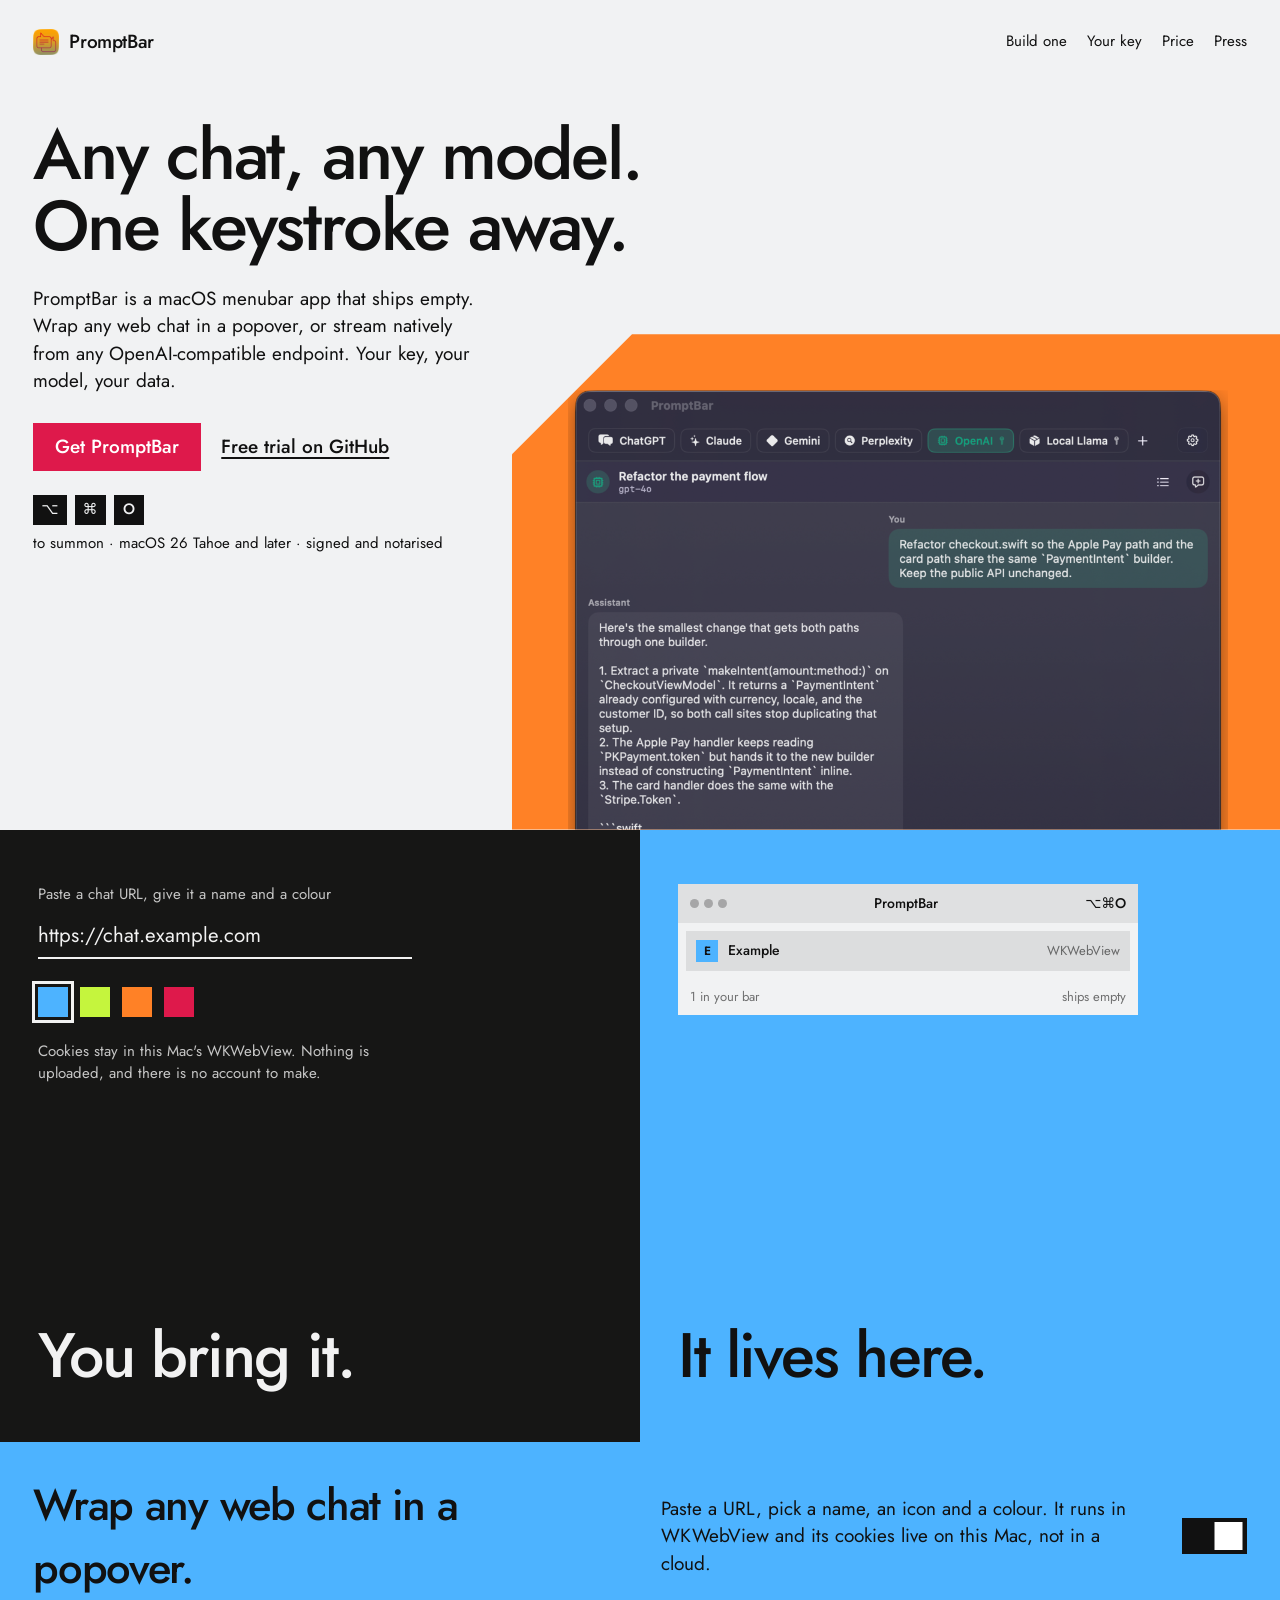
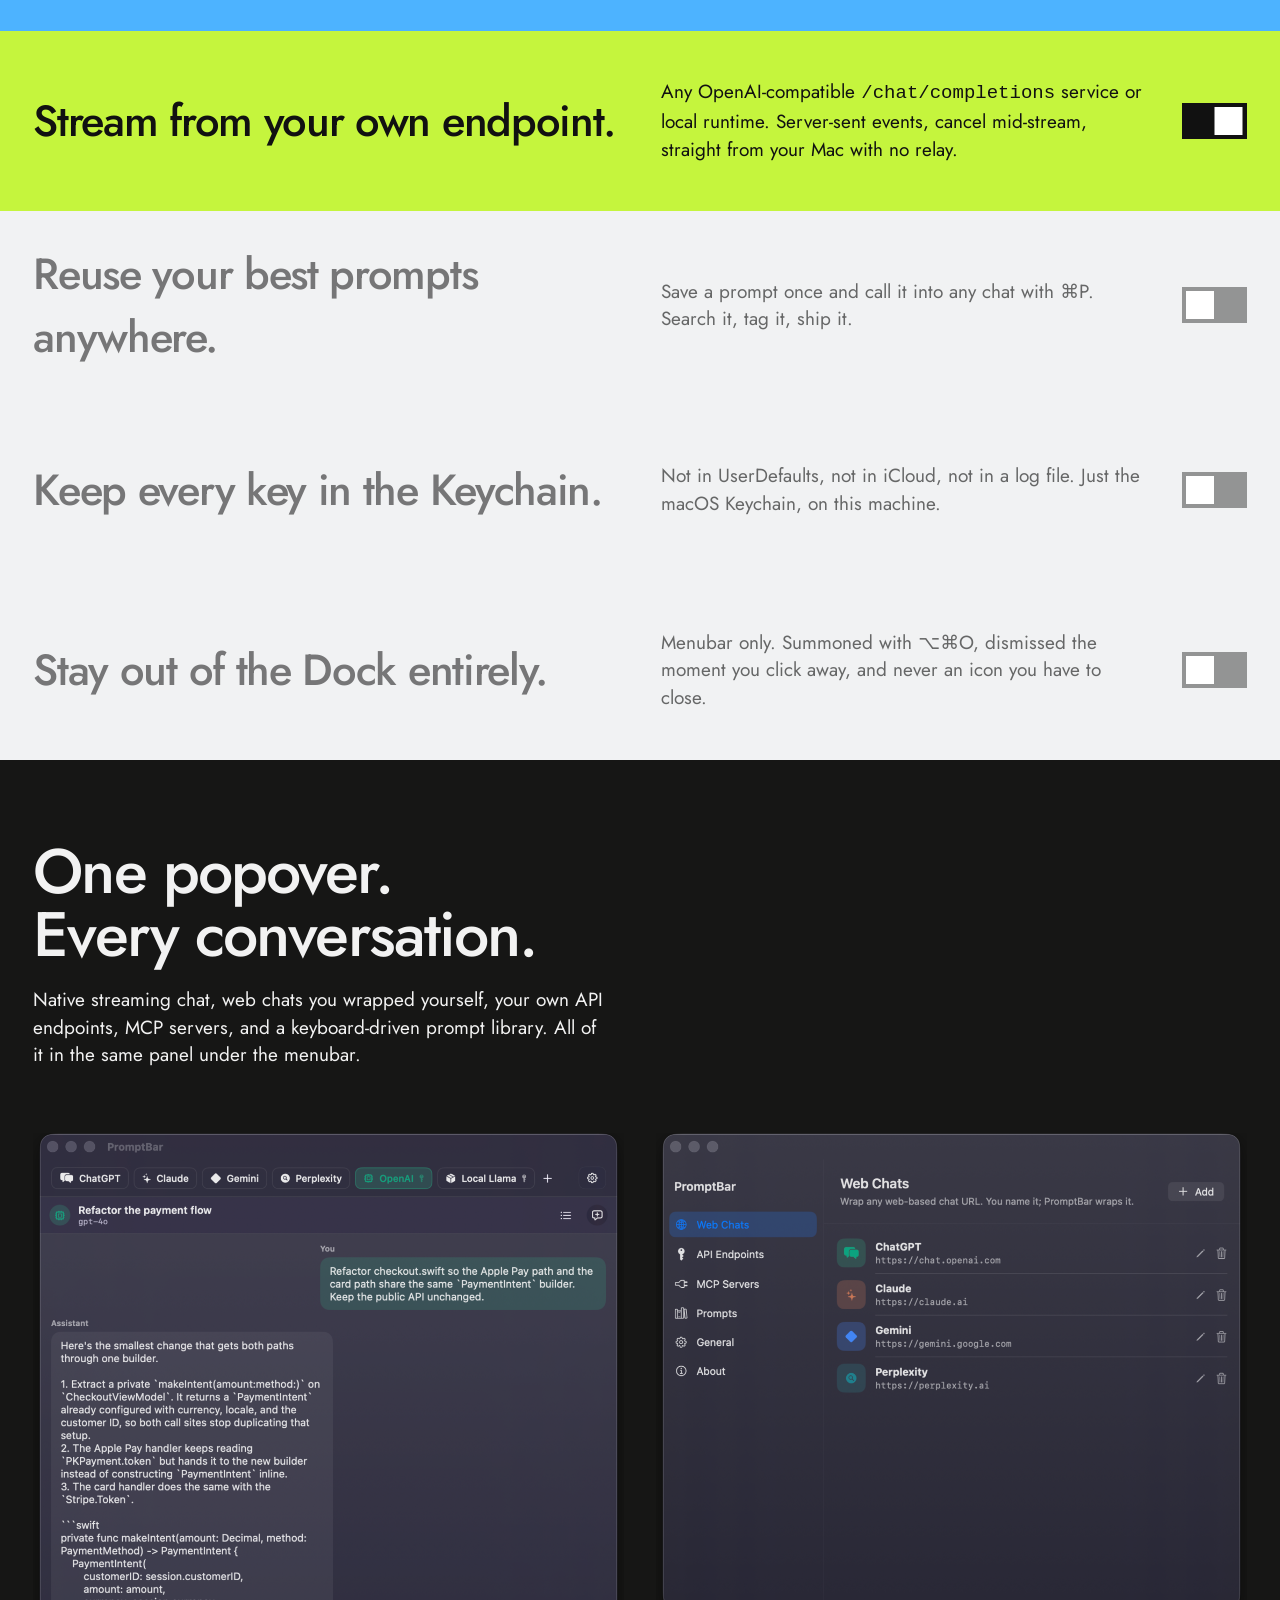
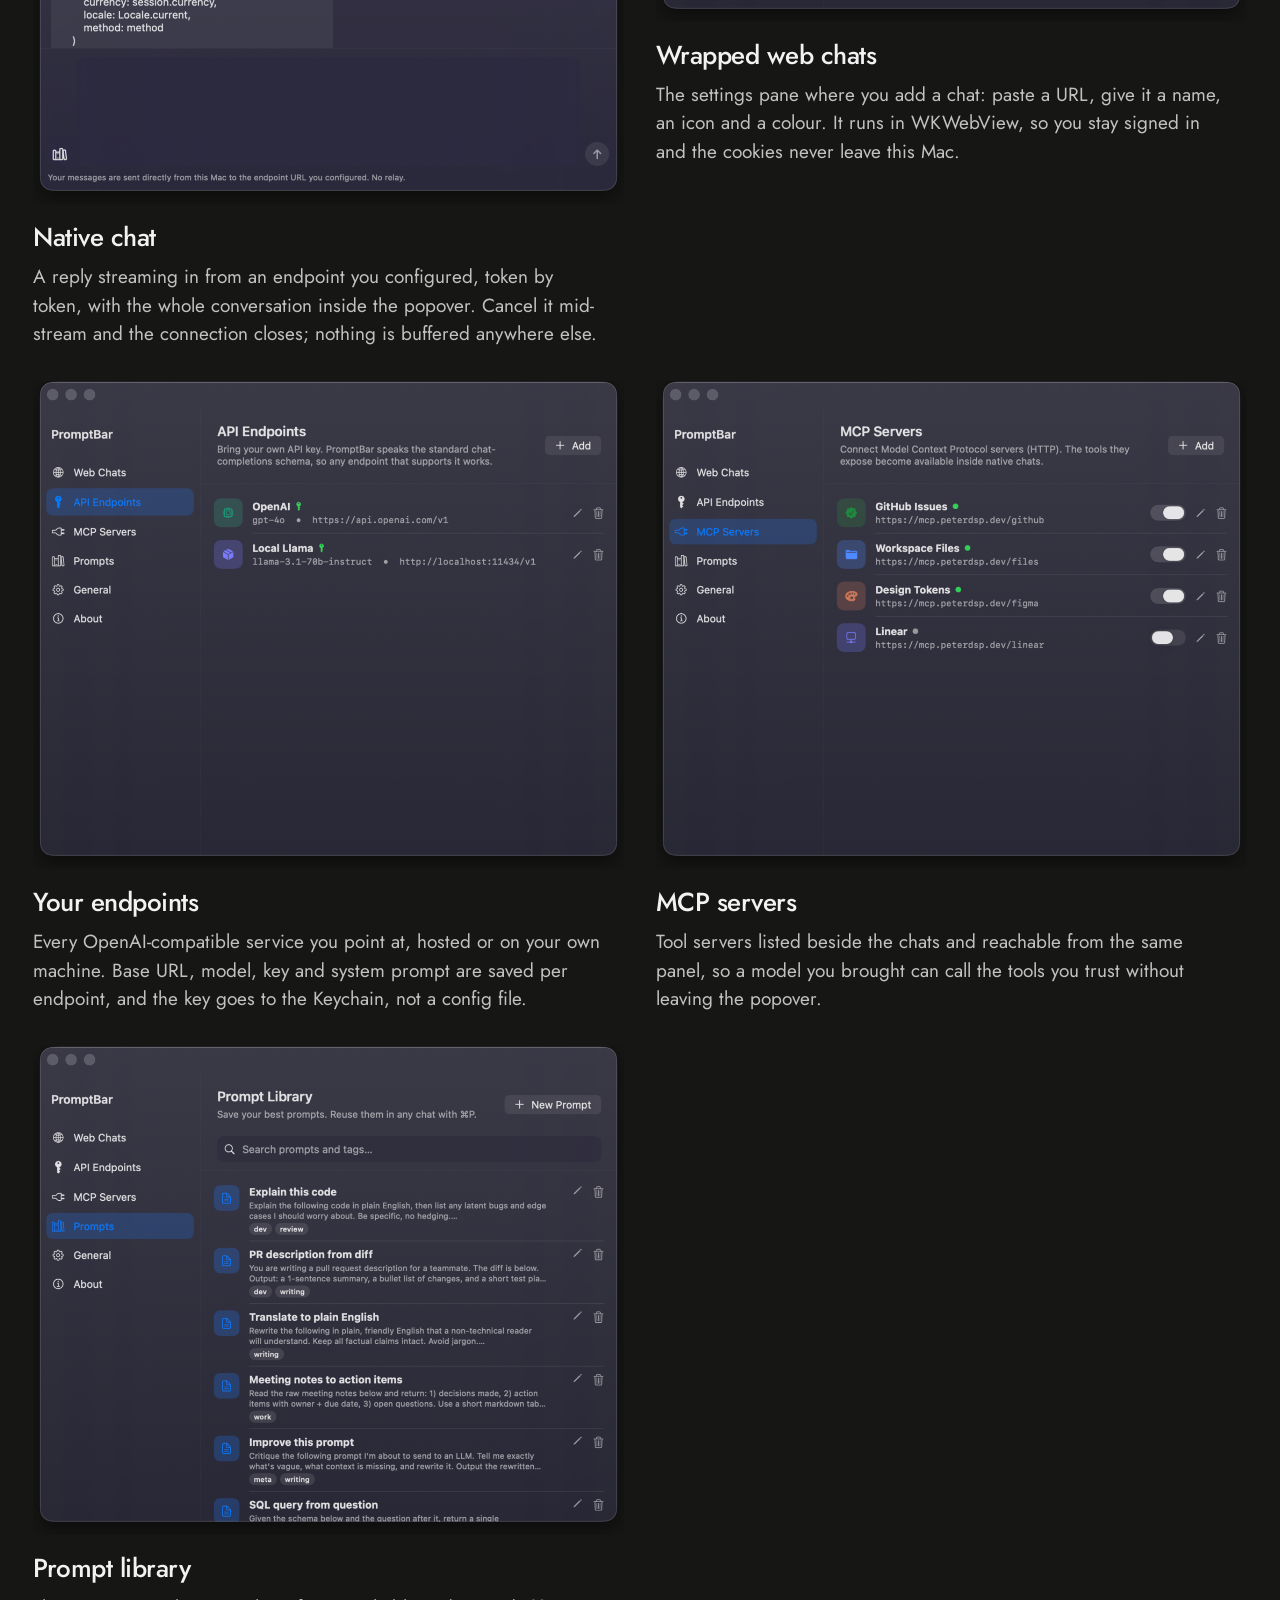
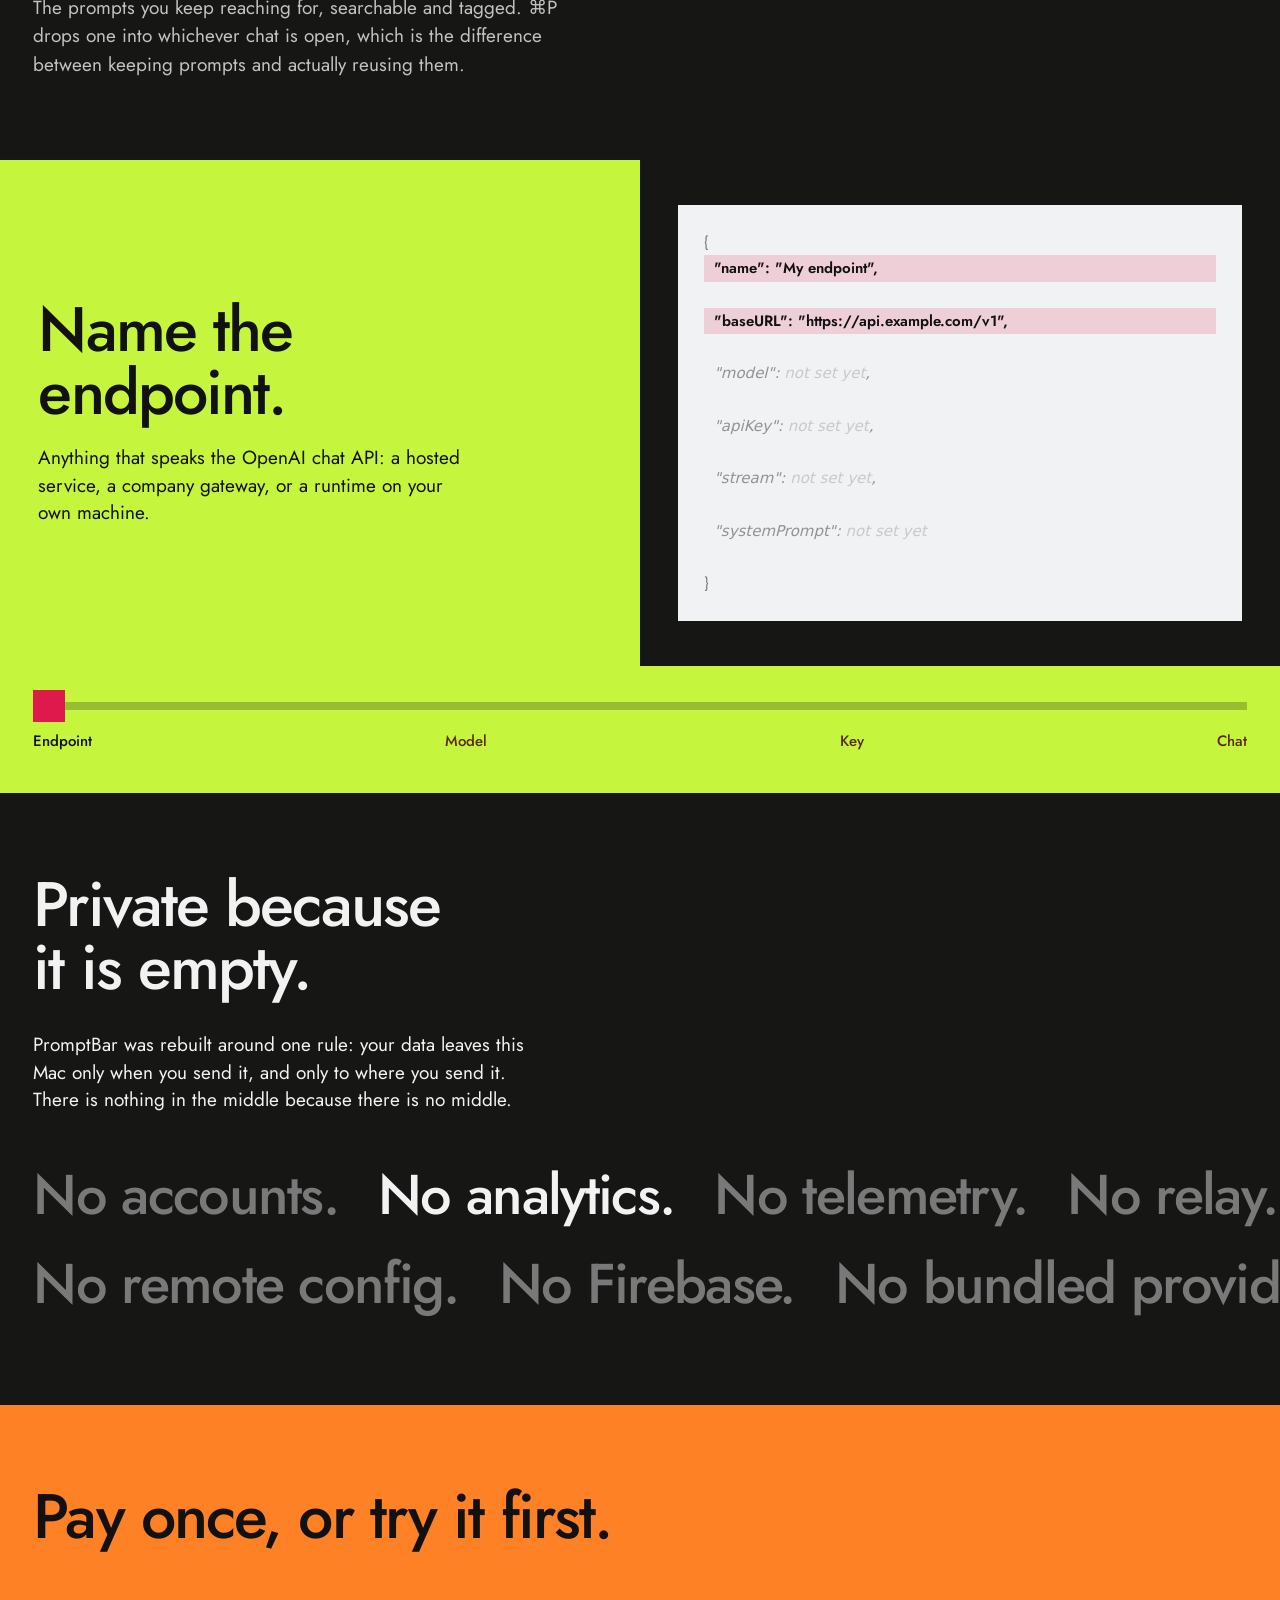
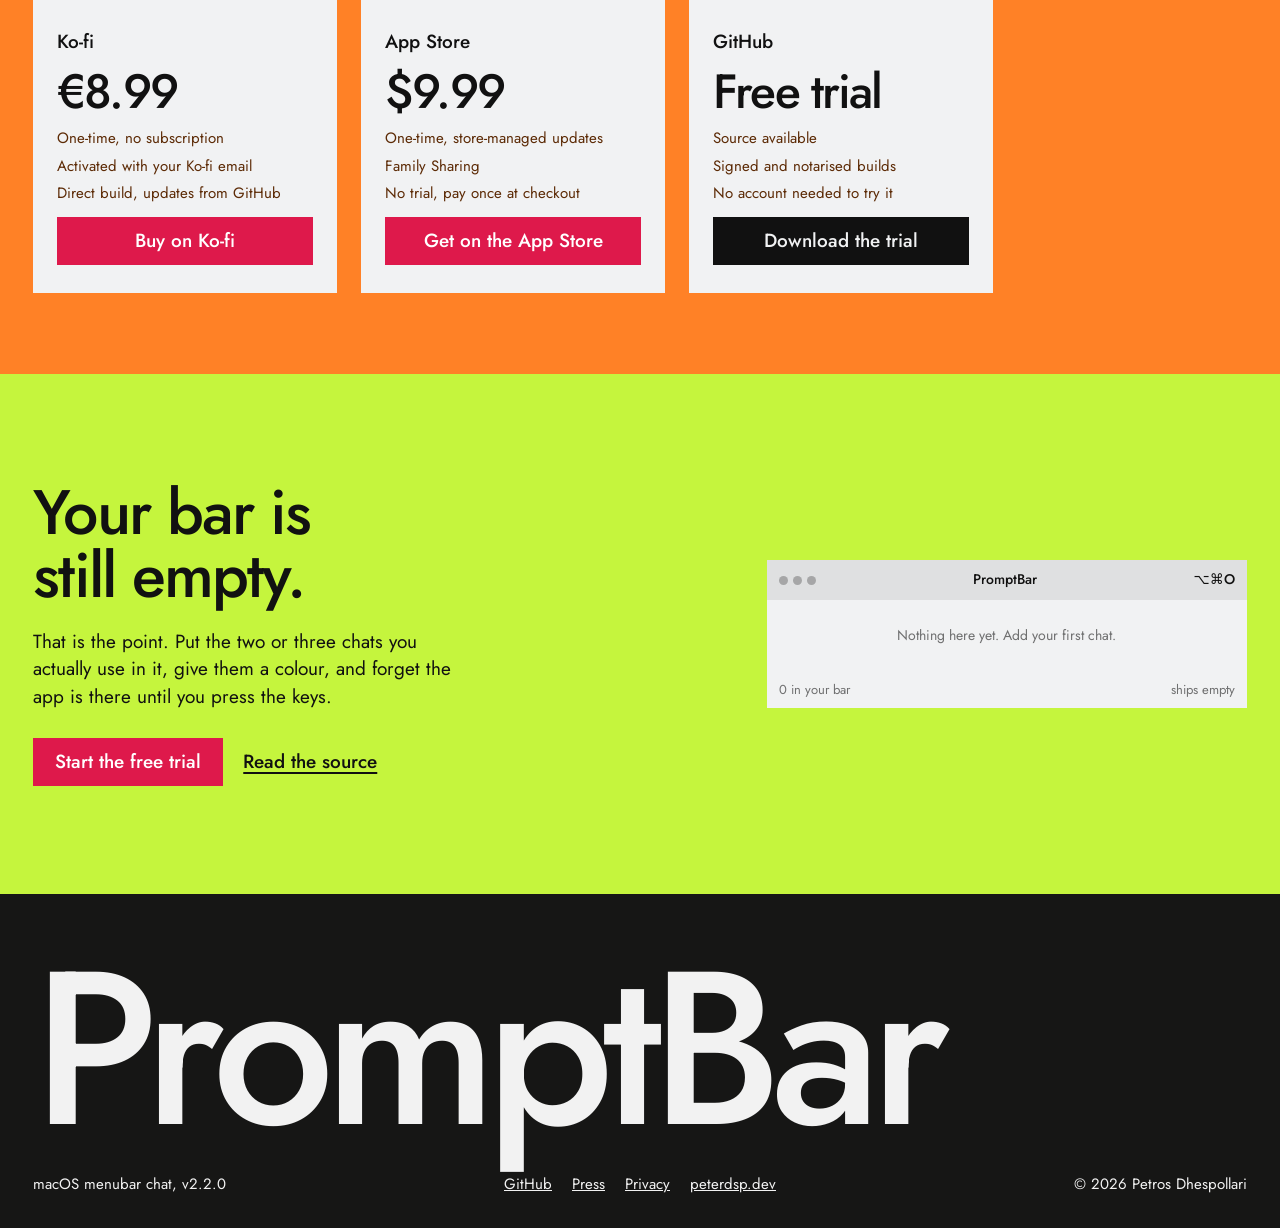
==== commit bbb9ebf0: "Show the real window, and fix the hero overlap when the window is resized The hero carried a drawn p" ====
--- a/site/index.html
+++ b/site/index.html
@@ -44,18 +44,9 @@
       <p class="keys rise"><kbd>⌥</kbd><kbd>⌘</kbd><kbd>O</kbd> <span>to summon · macOS 26 Tahoe and later · signed and notarised</span></p>
     </div>
     <div class="stage">
-      <div class="stage-fragment shutter">
-        <div class="pop" data-ui>
-          <div class="pop-bar"><span class="dots"><i></i><i></i><i></i></span><span>PromptBar</span><span>⌘P prompts</span></div>
-          <div class="pop-list">
-            <button class="pop-row" aria-current="true" type="button"><span class="sw" style="background:#4db3ff">N</span><span class="nm">Native chat</span><span class="kind">your model · streaming</span></button>
-            <button class="pop-row" type="button"><span class="sw" style="background:#c5f53d">W</span><span class="nm">A web chat you wrapped</span><span class="kind">WKWebView</span></button>
-            <button class="pop-row" type="button"><span class="sw" style="background:#ff8126">L</span><span class="nm">Local runtime</span><span class="kind">on this Mac</span></button>
-            <button class="pop-row" type="button"><span class="sw" style="background:#de194b">M</span><span class="nm">MCP server</span><span class="kind">tools</span></button>
-          </div>
-          <div class="pop-foot"><span>4 in your bar</span><span>no accounts · no telemetry</span></div>
-        </div>
-      </div>
+      <figure class="stage-fragment shutter">
+        <img src="assets/shots/native-chat.png" alt="The PromptBar popover open under the menu bar, streaming a reply from a configured endpoint, with the service tabs along the top" width="1100" height="1250" decoding="async">
+      </figure>
     </div>
   </section>
 
@@ -141,11 +132,11 @@
     <h2>One popover. Every conversation.</h2>
     <p class="lede">Native streaming chat, web chats you wrapped yourself, your own API endpoints, MCP servers, and a keyboard-driven prompt library. All of it in the same panel under the menubar.</p>
     <div class="shot-grid">
-      <figure class="rise"><img src="assets/native-chat.png" alt="PromptBar's native streaming chat in the menubar popover" width="900" height="600" loading="lazy" decoding="async"><figcaption><b>Native chat</b>Server-sent events straight from your endpoint, cancellable mid-stream.</figcaption></figure>
-      <figure class="rise"><img src="assets/web-chats.png" alt="A web chat wrapped inside the PromptBar popover" width="900" height="600" loading="lazy" decoding="async"><figcaption><b>Wrapped web chats</b>Any URL, in WKWebView, with its cookies on this Mac.</figcaption></figure>
-      <figure class="rise"><img src="assets/api-endpoints.png" alt="PromptBar's API endpoint configuration" width="900" height="600" loading="lazy" decoding="async"><figcaption><b>Your endpoints</b>Base URL, model, key and system prompt, saved per endpoint.</figcaption></figure>
-      <figure class="rise"><img src="assets/mcp-servers.png" alt="MCP servers configured in PromptBar" width="900" height="600" loading="lazy" decoding="async"><figcaption><b>MCP servers</b>Tools alongside the chats, in the same panel.</figcaption></figure>
-      <figure class="rise"><img src="assets/prompt-library.png" alt="PromptBar's searchable prompt library" width="900" height="600" loading="lazy" decoding="async"><figcaption><b>Prompt library</b>Save once, call it into any chat with ⌘P.</figcaption></figure>
+      <figure class="rise"><img src="assets/shots/native-chat.png" alt="PromptBar's native streaming chat in the menubar popover" width="1100" height="910" loading="lazy" decoding="async"><figcaption><b>Native chat</b>A reply streaming in from an endpoint you configured, token by token, with the whole conversation inside the popover. Cancel it mid-stream and the connection closes; nothing is buffered anywhere else.</figcaption></figure>
+      <figure class="rise"><img src="assets/shots/web-chats.png" alt="A web chat wrapped inside the PromptBar popover" width="1100" height="910" loading="lazy" decoding="async"><figcaption><b>Wrapped web chats</b>The settings pane where you add a chat: paste a URL, give it a name, an icon and a colour. It runs in WKWebView, so you stay signed in and the cookies never leave this Mac.</figcaption></figure>
+      <figure class="rise"><img src="assets/shots/api-endpoints.png" alt="PromptBar's API endpoint configuration" width="1100" height="910" loading="lazy" decoding="async"><figcaption><b>Your endpoints</b>Every OpenAI-compatible service you point at, hosted or on your own machine. Base URL, model, key and system prompt are saved per endpoint, and the key goes to the Keychain, not a config file.</figcaption></figure>
+      <figure class="rise"><img src="assets/shots/mcp-servers.png" alt="MCP servers configured in PromptBar" width="1100" height="910" loading="lazy" decoding="async"><figcaption><b>MCP servers</b>Tool servers listed beside the chats and reachable from the same panel, so a model you brought can call the tools you trust without leaving the popover.</figcaption></figure>
+      <figure class="rise"><img src="assets/shots/prompt-library.png" alt="PromptBar's searchable prompt library" width="1100" height="910" loading="lazy" decoding="async"><figcaption><b>Prompt library</b>The prompts you keep reaching for, searchable and tagged. ⌘P drops one into whichever chat is open, which is the difference between keeping prompts and actually reusing them.</figcaption></figure>
     </div>
   </section>
 
--- a/site/styles.css
+++ b/site/styles.css
@@ -77,10 +77,10 @@
 /* ---------- hero: fragment on a shaped stage ---------- */
 .hero { position: relative; min-height: 86svh; overflow: hidden; }
 .hero-text { padding: clamp(2.5rem, 7vh, 6rem) var(--margin) 0; max-width: 58rem; position: relative; z-index: 2; }
-.hero h1 { font-size: var(--step-display); line-height: 1.02; max-width: none; }
-.hero .sub { margin-top: 1.4rem; max-width: 34rem; font-size: var(--step-body); }
-.hero .act { margin-top: 1.75rem; max-width: 34rem; display: flex; flex-wrap: wrap; gap: 1rem 1.25rem; align-items: center; }
-.hero .keys { margin-top: 1.5rem; max-width: 34rem; display: flex; align-items: center; flex-wrap: wrap; gap: 8px; font-size: var(--step-small); }
+.hero h1 { font-size: var(--step-display); line-height: 1.02; max-width: min(46rem, calc(100vw - 2 * var(--margin))); }
+.hero .sub { margin-top: 1.4rem; max-width: min(34rem, calc(40vw - 4rem)); font-size: var(--step-body); }
+.hero .act { margin-top: 1.75rem; max-width: min(34rem, calc(40vw - 4rem)); display: flex; flex-wrap: wrap; gap: 1rem 1.25rem; align-items: center; }
+.hero .keys { margin-top: 1.5rem; max-width: min(34rem, calc(40vw - 4rem)); display: flex; align-items: center; flex-wrap: wrap; gap: 8px; font-size: var(--step-small); }
 kbd {
   display: inline-grid; place-items: center; min-width: 30px; height: 30px; padding: 0 8px;
   background: var(--ink); color: var(--paper); font-family: inherit; font-size: var(--step-small); font-weight: 500;
@@ -91,7 +91,8 @@
   clip-path: polygon(120px 0, 100% 0, 100% 100%, 0 100%, 0 120px);
   padding: 56px 0 0 56px; overflow: hidden;
 }
-.stage-fragment { width: min(620px, 100%); }
+.stage-fragment { width: min(660px, 100%); margin: 0; }
+.stage-fragment img { width: 100%; height: auto; display: block; }
 
 /* ---------- the popover: the product's one object ---------- */
 [data-ui] { font-family: var(--font-text); font-size: 14px; line-height: 1.4; color: var(--ink); max-width: 100%; min-width: 0; }
@@ -141,7 +142,7 @@
 
 /* ---------- how it works: the endpoint stages ---------- */
 .stages { background: var(--field-3); color: var(--field-3-ink); }
-.stages-in { display: grid; grid-template-columns: 1fr 1fr; min-height: 76svh; }
+.stages-in { display: grid; grid-template-columns: 1fr 1fr; min-height: 0; }
 .stages-l { padding: clamp(2rem, 6vh, 5rem) clamp(1.5rem, 3vw, 3rem); display: flex; flex-direction: column; justify-content: center; }
 .stages-r { padding: clamp(2rem, 5vh, 3.5rem) clamp(1.5rem, 3vw, 3rem); display: grid; place-items: center; background: var(--field-4); color: var(--field-4-ink); }
 .stages h2 { font-size: var(--step-head); max-width: 13ch; }
@@ -153,7 +154,12 @@
 .scrub-names { display: flex; justify-content: space-between; gap: 10px; margin-top: 14px; font-size: var(--step-small); font-weight: 500; color: var(--muted); }
 .scrub-names span[aria-current] { color: var(--ink); }
 pre, code { font-family: ui-monospace, SFMono-Regular, Menlo, monospace; }
-.code { background: var(--paper); color: var(--ink); padding: 22px 24px; font-size: 15px; line-height: 1.7; overflow-x: auto; width: min(560px, 100%); min-height: 300px; margin: 0; }
+.code { background: var(--paper); color: var(--ink); padding: 24px 26px; font-size: 15px; line-height: 1.75; overflow-x: auto; width: min(600px, 100%); margin: 0; }
+.code .c-line { display: block; transition: opacity 260ms var(--ease-out); }
+.code .c-wait { opacity: .42; font-style: italic; }
+.code .c-set { opacity: .55; }
+.code .c-now { background: color-mix(in srgb, var(--accent) 16%, transparent); font-weight: 600; }
+.code .c-brace { opacity: .55; }
 .code b { font-weight: 600; }
 
 /* ---------- proof: short claims running off the edges ---------- */
@@ -230,9 +236,9 @@
 .shots p.lede { margin-top: 1.25rem; max-width: 52ch; }
 .shot-grid { margin-top: clamp(2.5rem, 5vw, 4rem); display: grid; grid-template-columns: repeat(auto-fit, minmax(min(420px, 100%), 1fr)); gap: clamp(1.5rem, 2.5vw, 2.25rem); }
 .shot-grid figure { margin: 0; }
-.shot-grid img { width: 100%; height: auto; background: var(--paper); }
-.shot-grid figcaption { margin-top: 12px; font-size: var(--step-small); color: color-mix(in srgb, var(--field-4-ink) 72%, transparent); }
-.shot-grid figcaption b { display: block; color: var(--field-4-ink); font-weight: 500; font-size: var(--step-body); margin-bottom: 4px; }
+.shot-grid img { width: 100%; height: auto; }
+.shot-grid figcaption { margin-top: 14px; font-size: var(--step-body); color: color-mix(in srgb, var(--field-4-ink) 78%, transparent); line-height: 1.5; max-width: 52ch; }
+.shot-grid figcaption b { display: block; color: var(--field-4-ink); font-weight: 500; font-size: var(--step-lead); letter-spacing: -0.02em; margin-bottom: 6px; }
 
 /* ---------- utility pages (press, 404) ---------- */
 .doc { background: var(--paper); }
@@ -268,7 +274,7 @@
 .facts dd { margin: 0; }
 .kit { display: grid; grid-template-columns: repeat(auto-fit, minmax(min(260px, 100%), 1fr)); gap: 1.5rem; }
 .kit figure { margin: 0; background: var(--field-4); color: var(--field-4-ink); padding: 14px; display: flex; flex-direction: column; gap: 10px; }
-.kit img { width: 100%; height: auto; background: var(--paper); }
+.kit img { width: 100%; height: auto; }
 .kit figcaption { font-size: var(--step-small); display: flex; justify-content: space-between; gap: 10px; align-items: baseline; }
 .kit figcaption b { font-weight: 500; }
 .kit .links { display: flex; gap: 1rem; font-size: var(--step-small); margin-top: auto; }
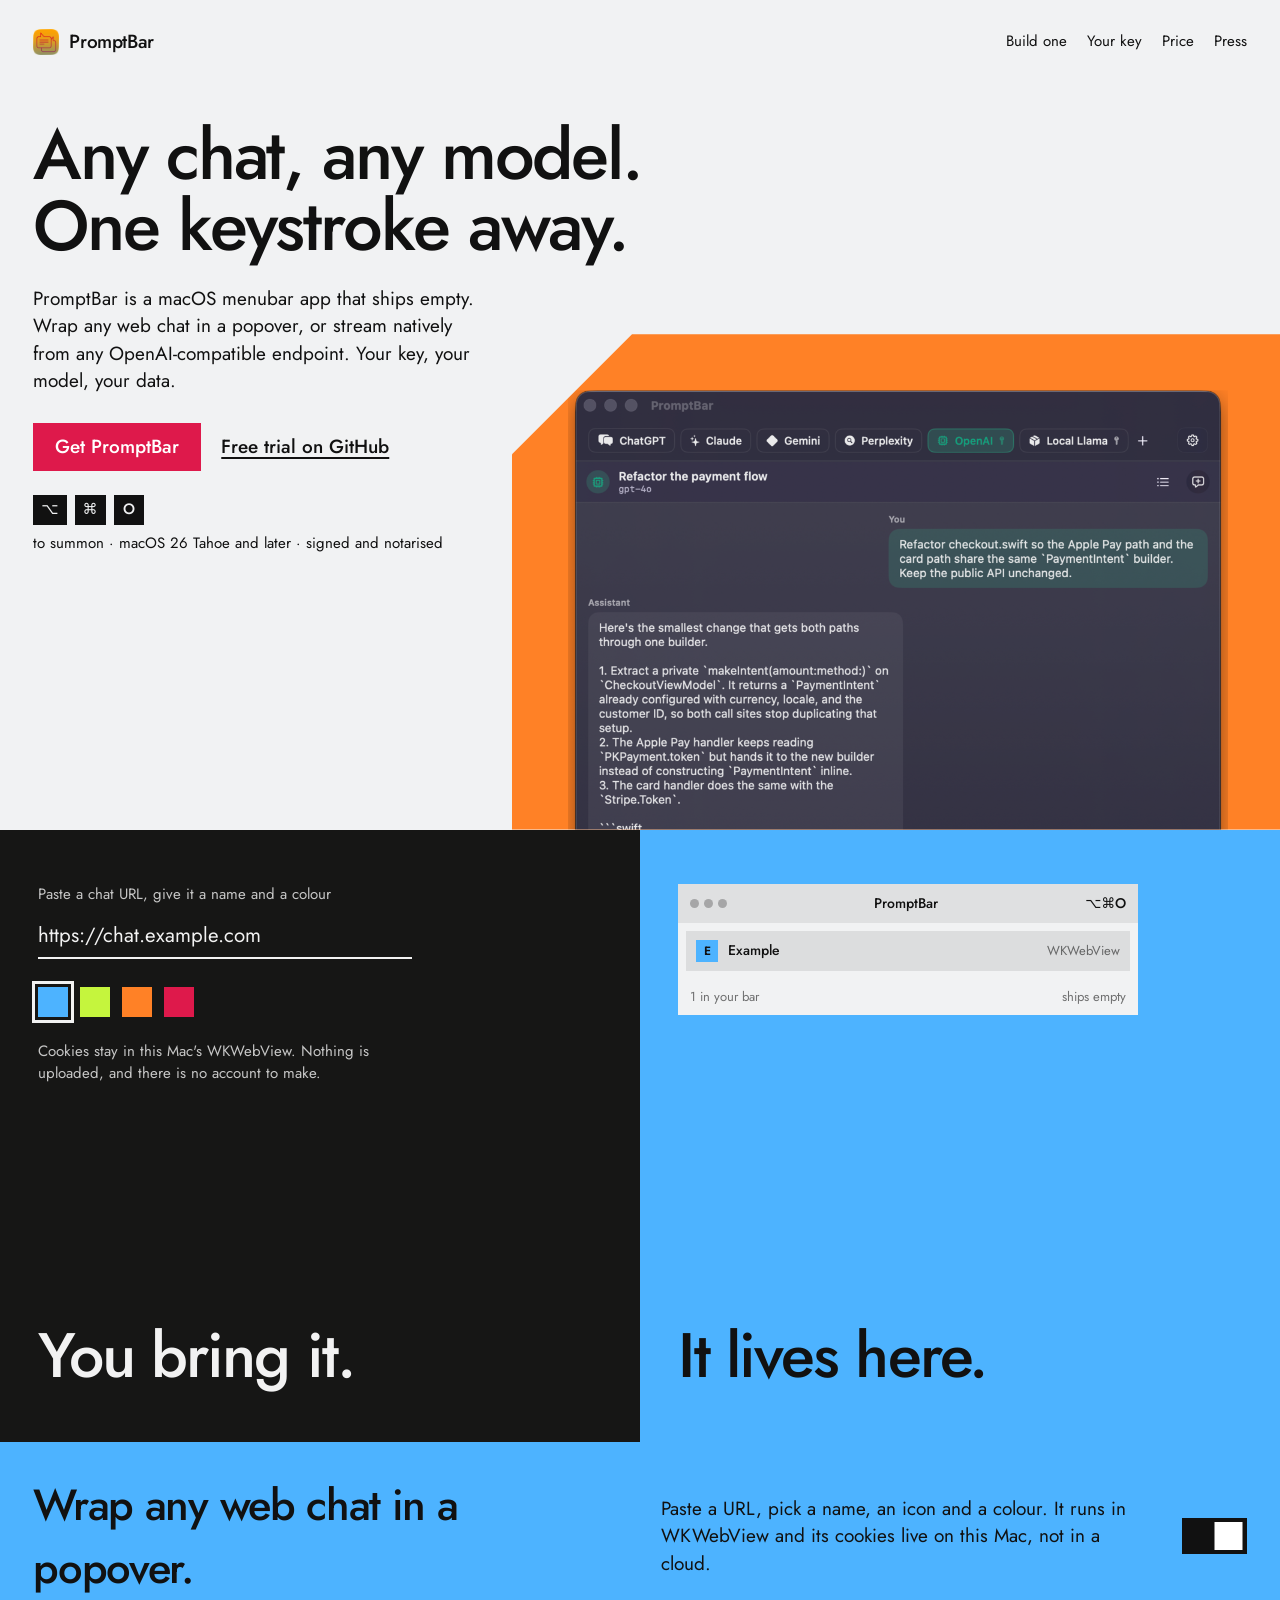
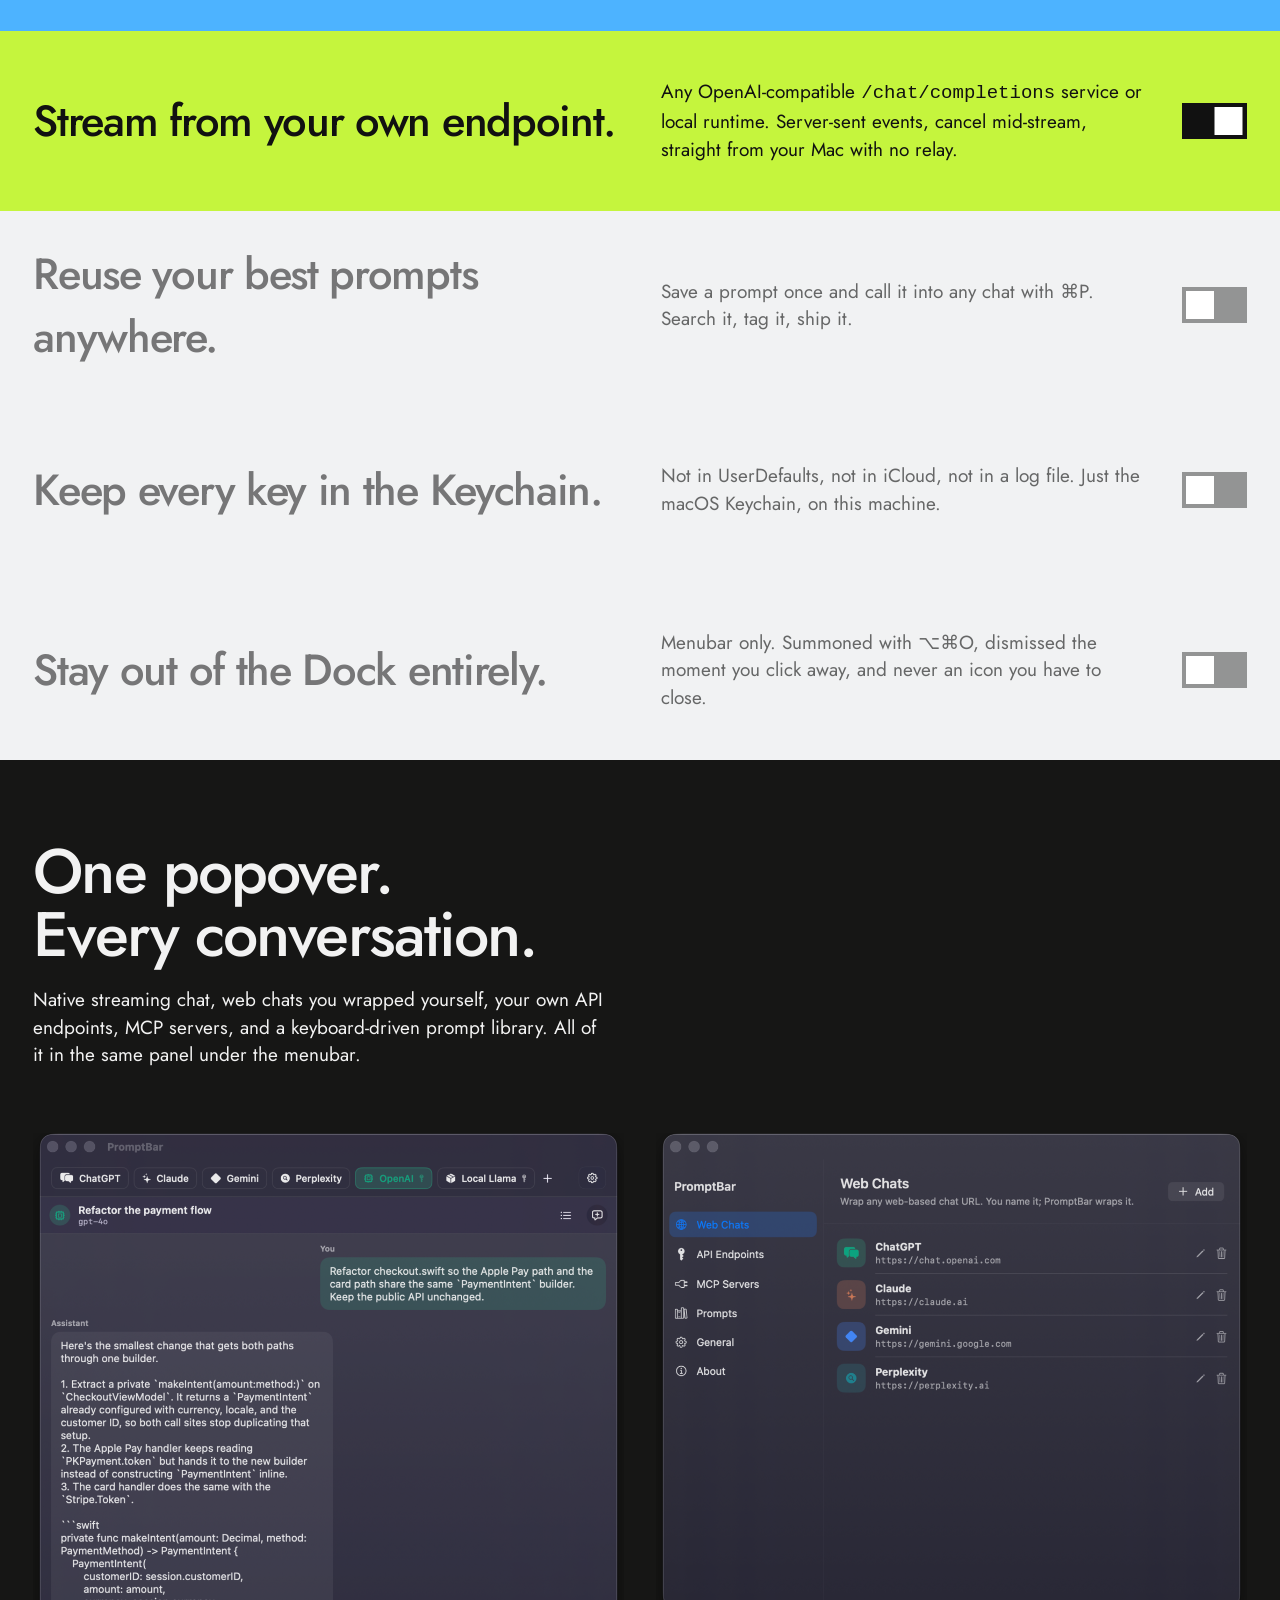
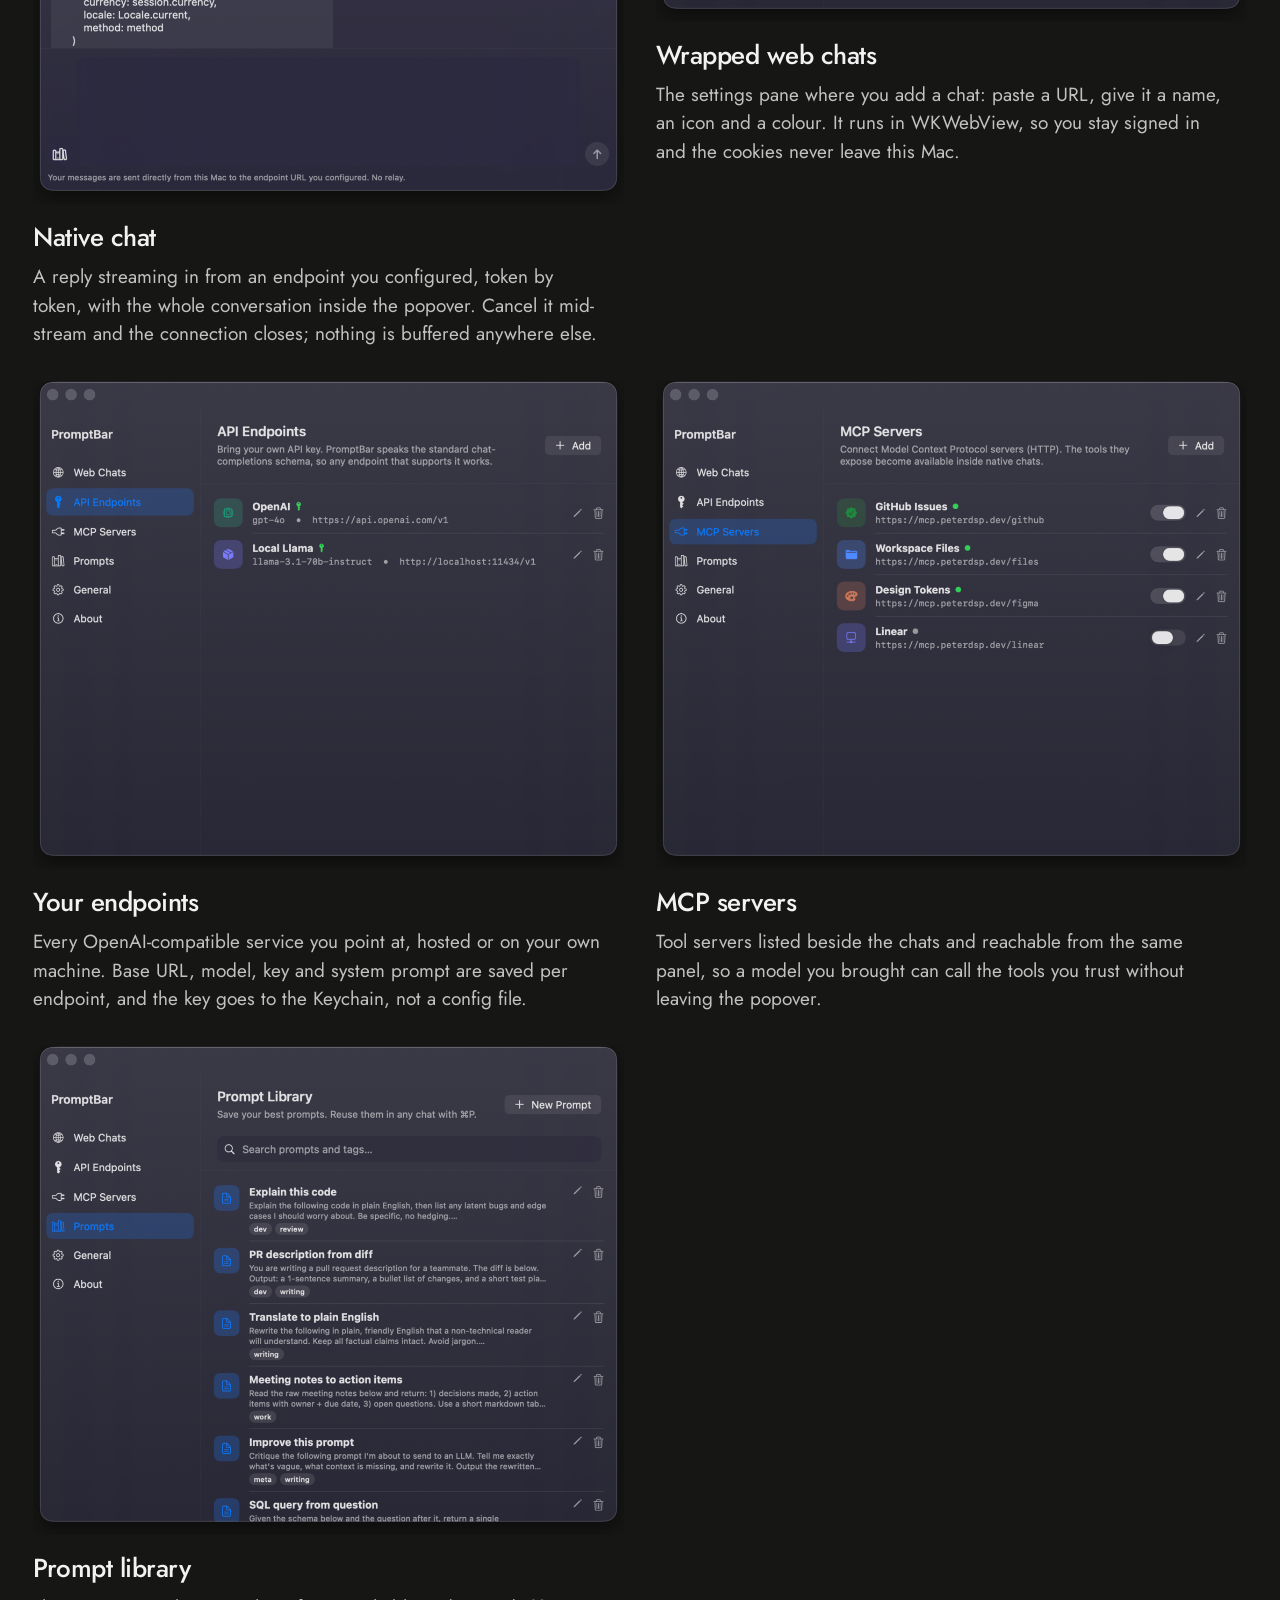
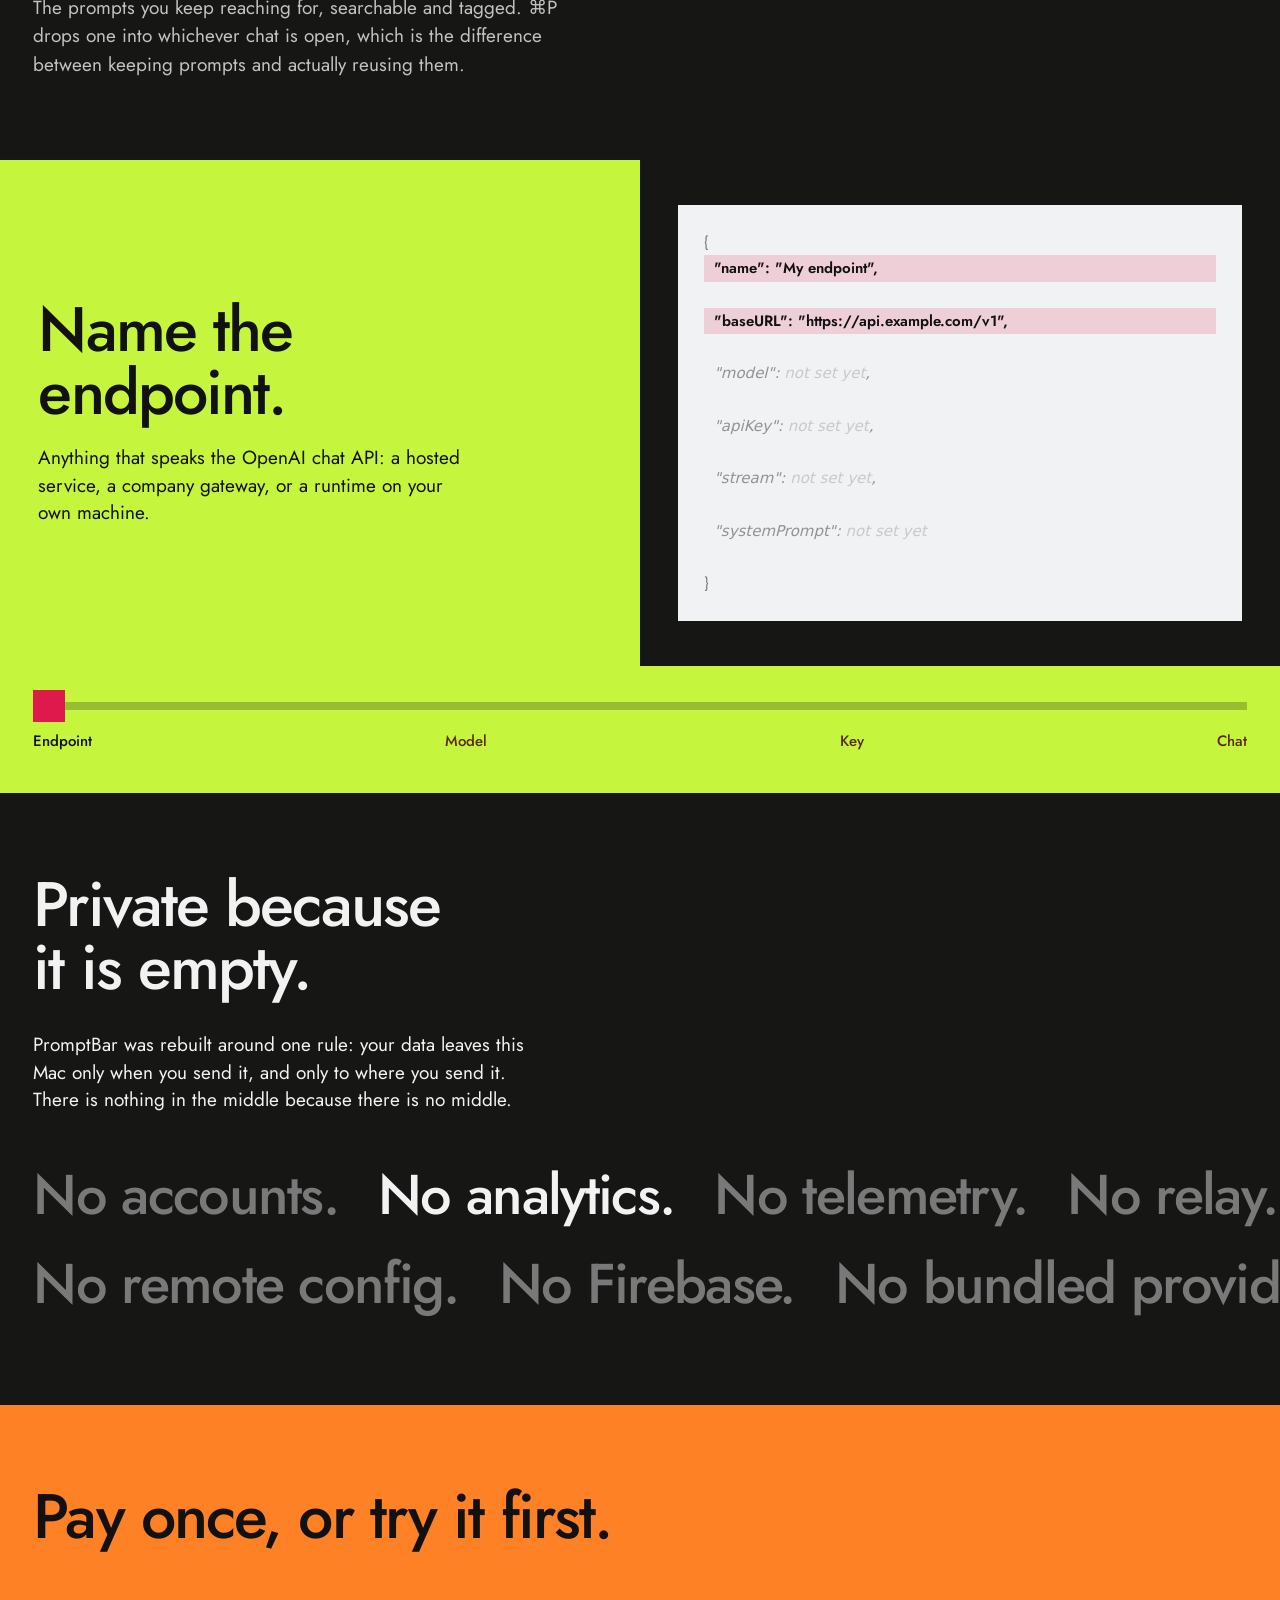
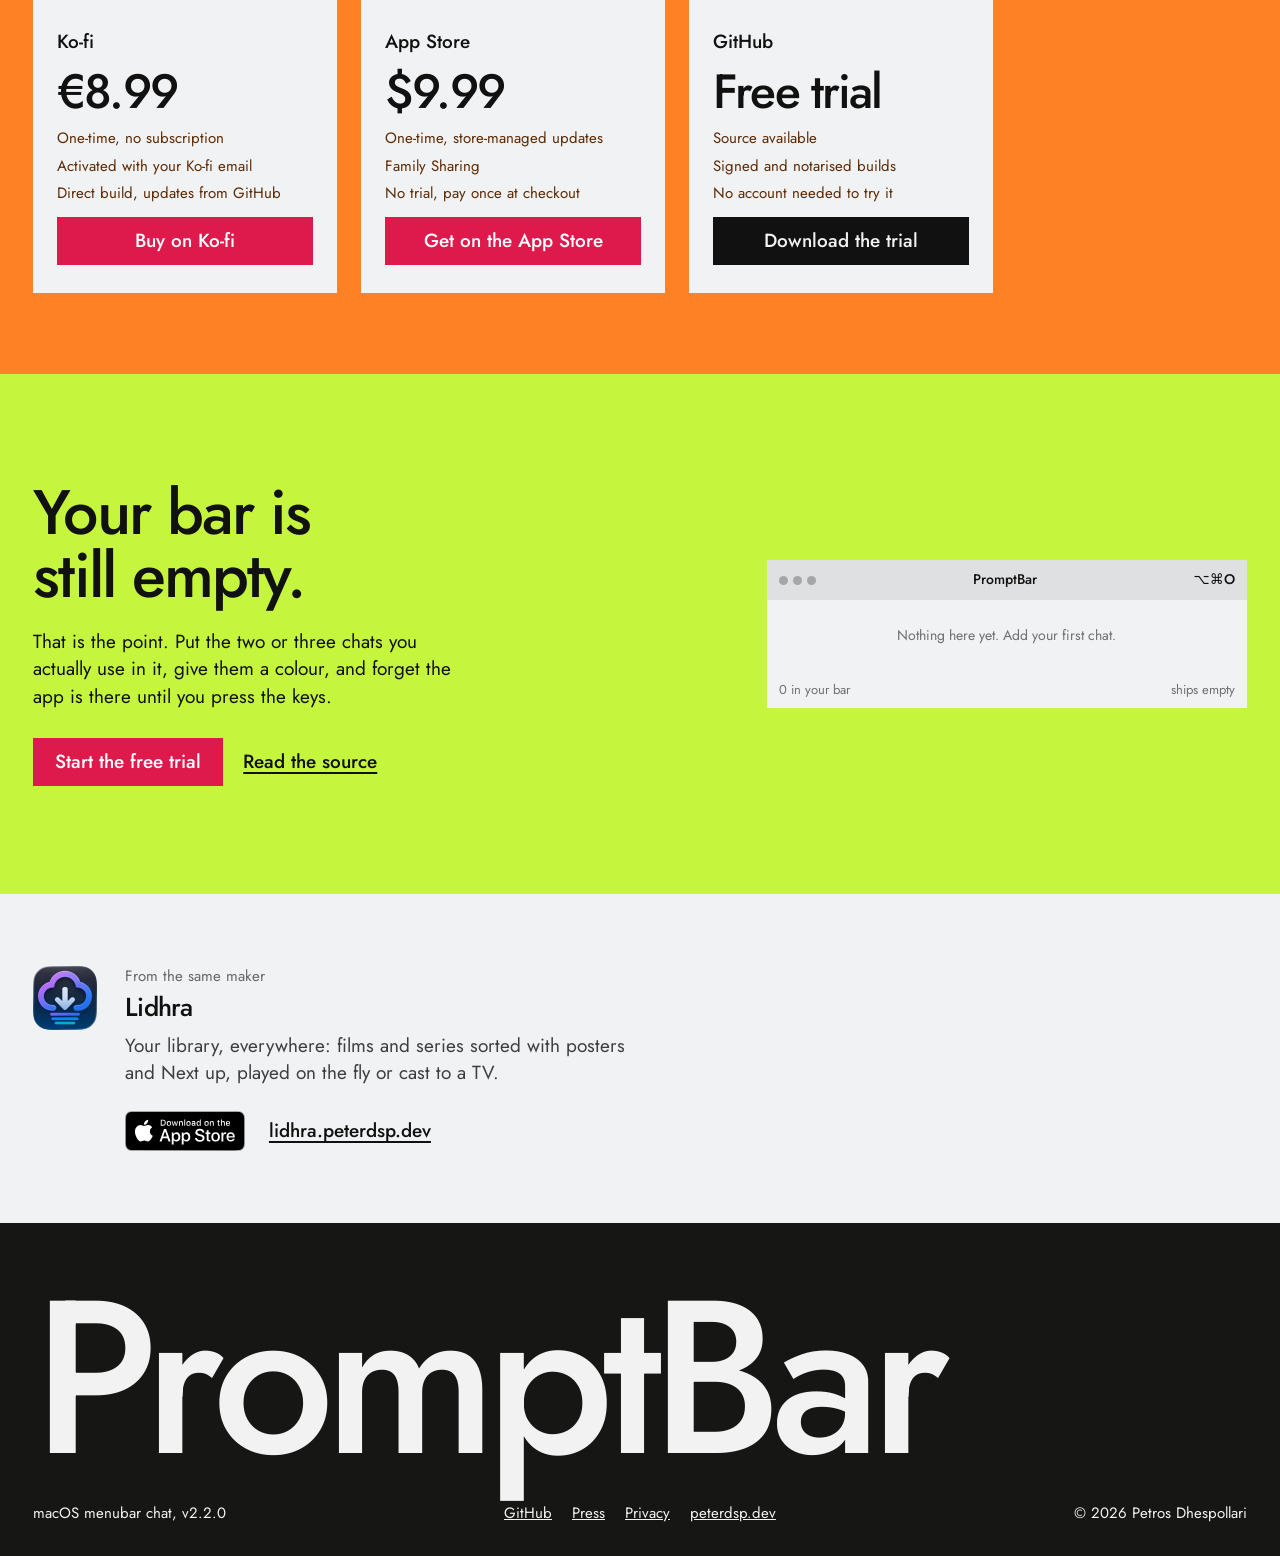
==== commit 94d450be: "Add a Lidhra card" ====
--- a/site/index.html
+++ b/site/index.html
@@ -15,7 +15,7 @@
 <link rel="preconnect" href="https://fonts.googleapis.com">
 <link rel="preconnect" href="https://fonts.gstatic.com" crossorigin>
 <link href="https://fonts.googleapis.com/css2?family=Jost:wght@400;500;600&display=swap" rel="stylesheet">
-<link rel="stylesheet" href="styles.css">
+<link rel="stylesheet" href="styles.css?v=2">
 </head>
 <body>
 <a class="skip" href="#main">Skip to content</a>
@@ -222,6 +222,22 @@
     </div>
   </section>
 
+  <!-- ===== from the same maker ===== -->
+  <section class="lidhra-card" aria-labelledby="lidhra-card-title">
+    <div class="lidhra-card-in">
+      <img class="lidhra-card-icon" src="lidhra/icon.webp" width="64" height="64" alt="Lidhra app icon">
+      <div class="lidhra-card-text">
+        <p class="lidhra-card-eyebrow">From the same maker</p>
+        <h2 class="lidhra-card-name" id="lidhra-card-title">Lidhra</h2>
+        <p class="lidhra-card-line">Your library, everywhere: films and series sorted with posters and Next up, played on the fly or cast to a TV.</p>
+        <div class="lidhra-card-links">
+          <a class="lidhra-card-store" href="https://apps.apple.com/app/lidhra-debrid-downloader/id6790952504" rel="noopener"><img src="lidhra/app-store-black-en.svg" width="120" height="40" alt="Download on the App Store"></a>
+          <a class="tlink" href="https://lidhra.peterdsp.dev/" rel="noopener">lidhra.peterdsp.dev</a>
+        </div>
+      </div>
+    </div>
+  </section>
+
 </main>
 
 <footer class="foot">
--- a/site/styles.css
+++ b/site/styles.css
@@ -192,6 +192,19 @@
 .foot-meta { margin-top: 2rem; display: grid; grid-template-columns: 1fr auto 1fr; gap: 1rem; font-size: var(--step-small); align-items: baseline; }
 .foot-meta nav { display: flex; gap: 1.25rem; justify-content: center; flex-wrap: wrap; }
 .foot-meta :last-child { text-align: right; }
+
+/* ---------- from the same maker: Lidhra ---------- */
+.lidhra-card { background: var(--paper); color: var(--ink); padding: clamp(3rem, 8vh, 5rem) var(--margin); }
+.lidhra-card-in { max-width: 46rem; display: flex; gap: clamp(1rem, 2.5vw, 1.75rem); align-items: flex-start; }
+.lidhra-card-icon { flex: none; width: 64px; height: 64px; border-radius: 15px; }
+.lidhra-card-text { min-width: 0; }
+.lidhra-card-eyebrow { font-size: var(--step-small); color: color-mix(in srgb, var(--ink) 62%, var(--paper)); }
+.lidhra-card-name { font-size: var(--step-lead); margin-top: 0.35rem; }
+.lidhra-card-line { margin-top: 0.75rem; max-width: 46ch; color: color-mix(in srgb, var(--ink) 80%, var(--paper)); }
+.lidhra-card-links { margin-top: 1.5rem; display: flex; flex-wrap: wrap; gap: 1rem 1.5rem; align-items: center; }
+.lidhra-card-store { display: inline-flex; }
+.lidhra-card-store img { height: 40px; width: auto; }
+@media (max-width: 520px) { .lidhra-card-in { flex-direction: column; } }
 
 /* ---------- motion ---------- */
 .shutter { clip-path: inset(0 100% 0 0); }
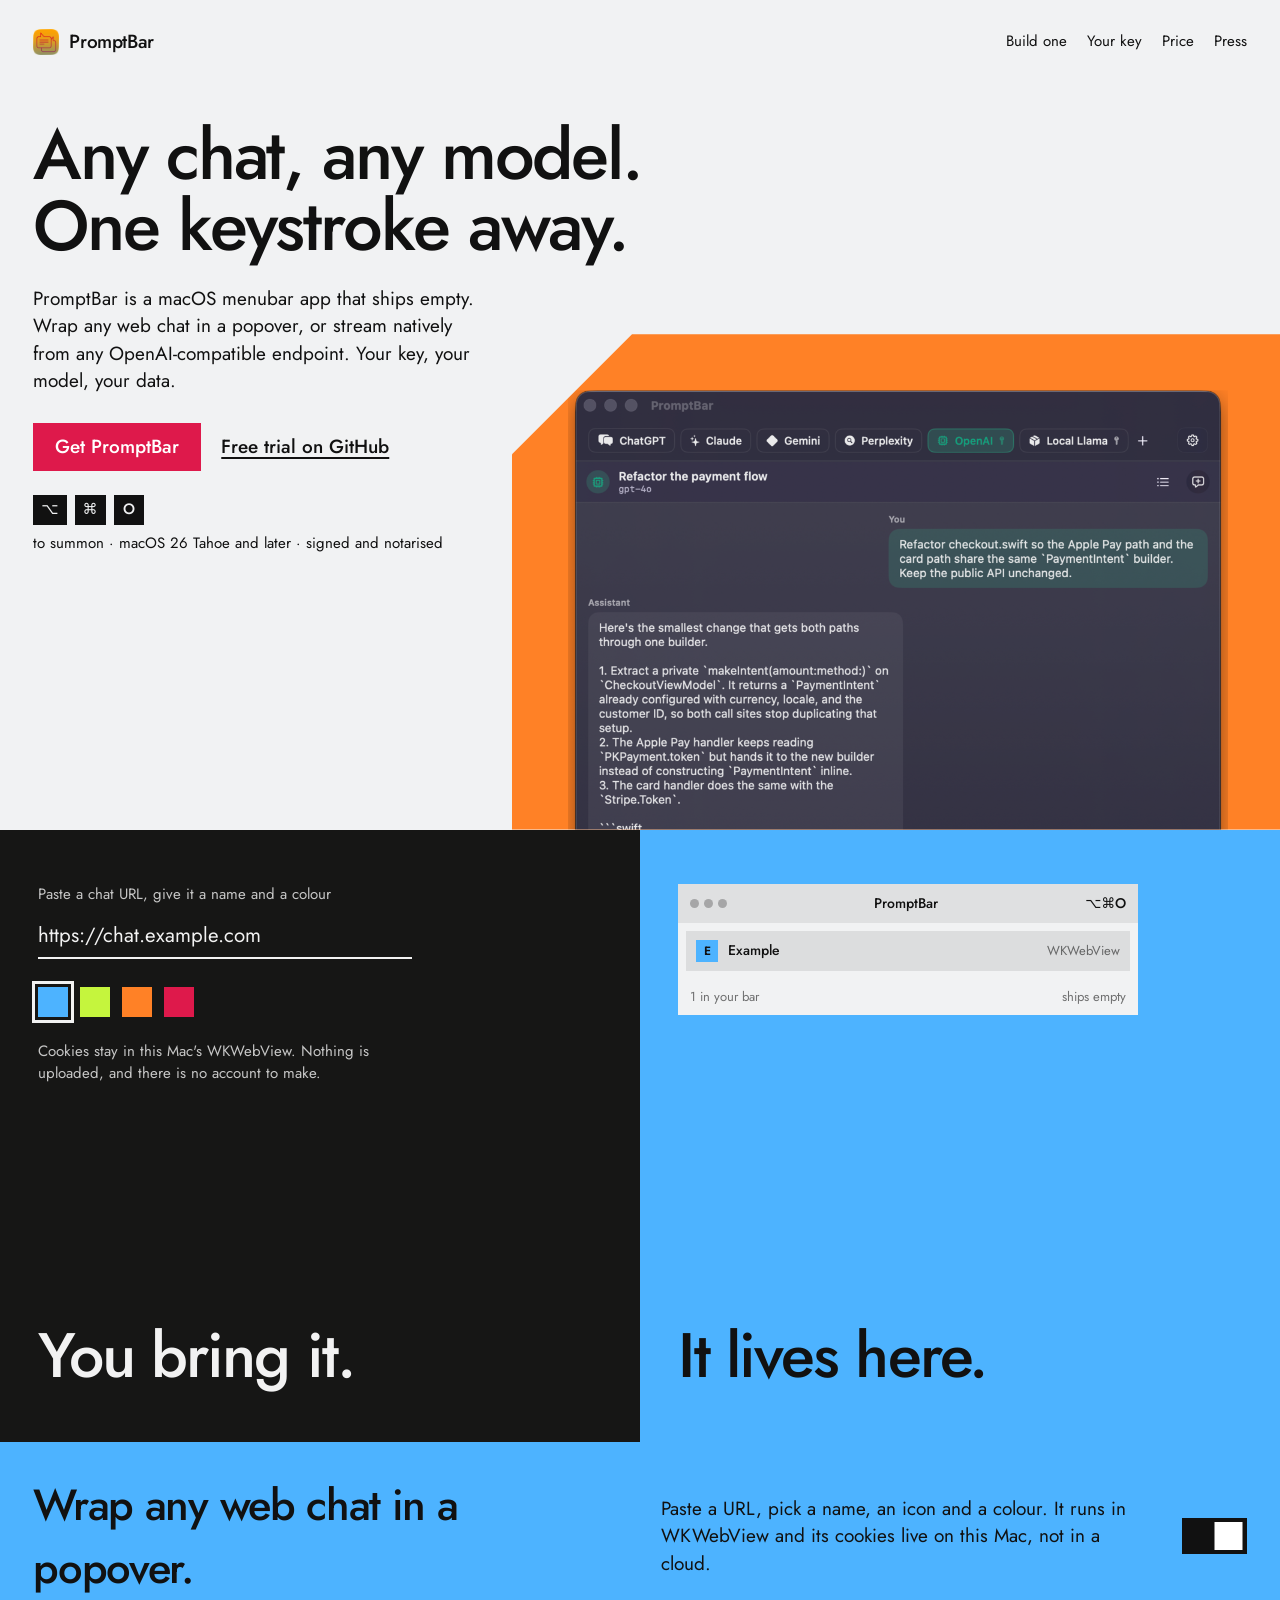
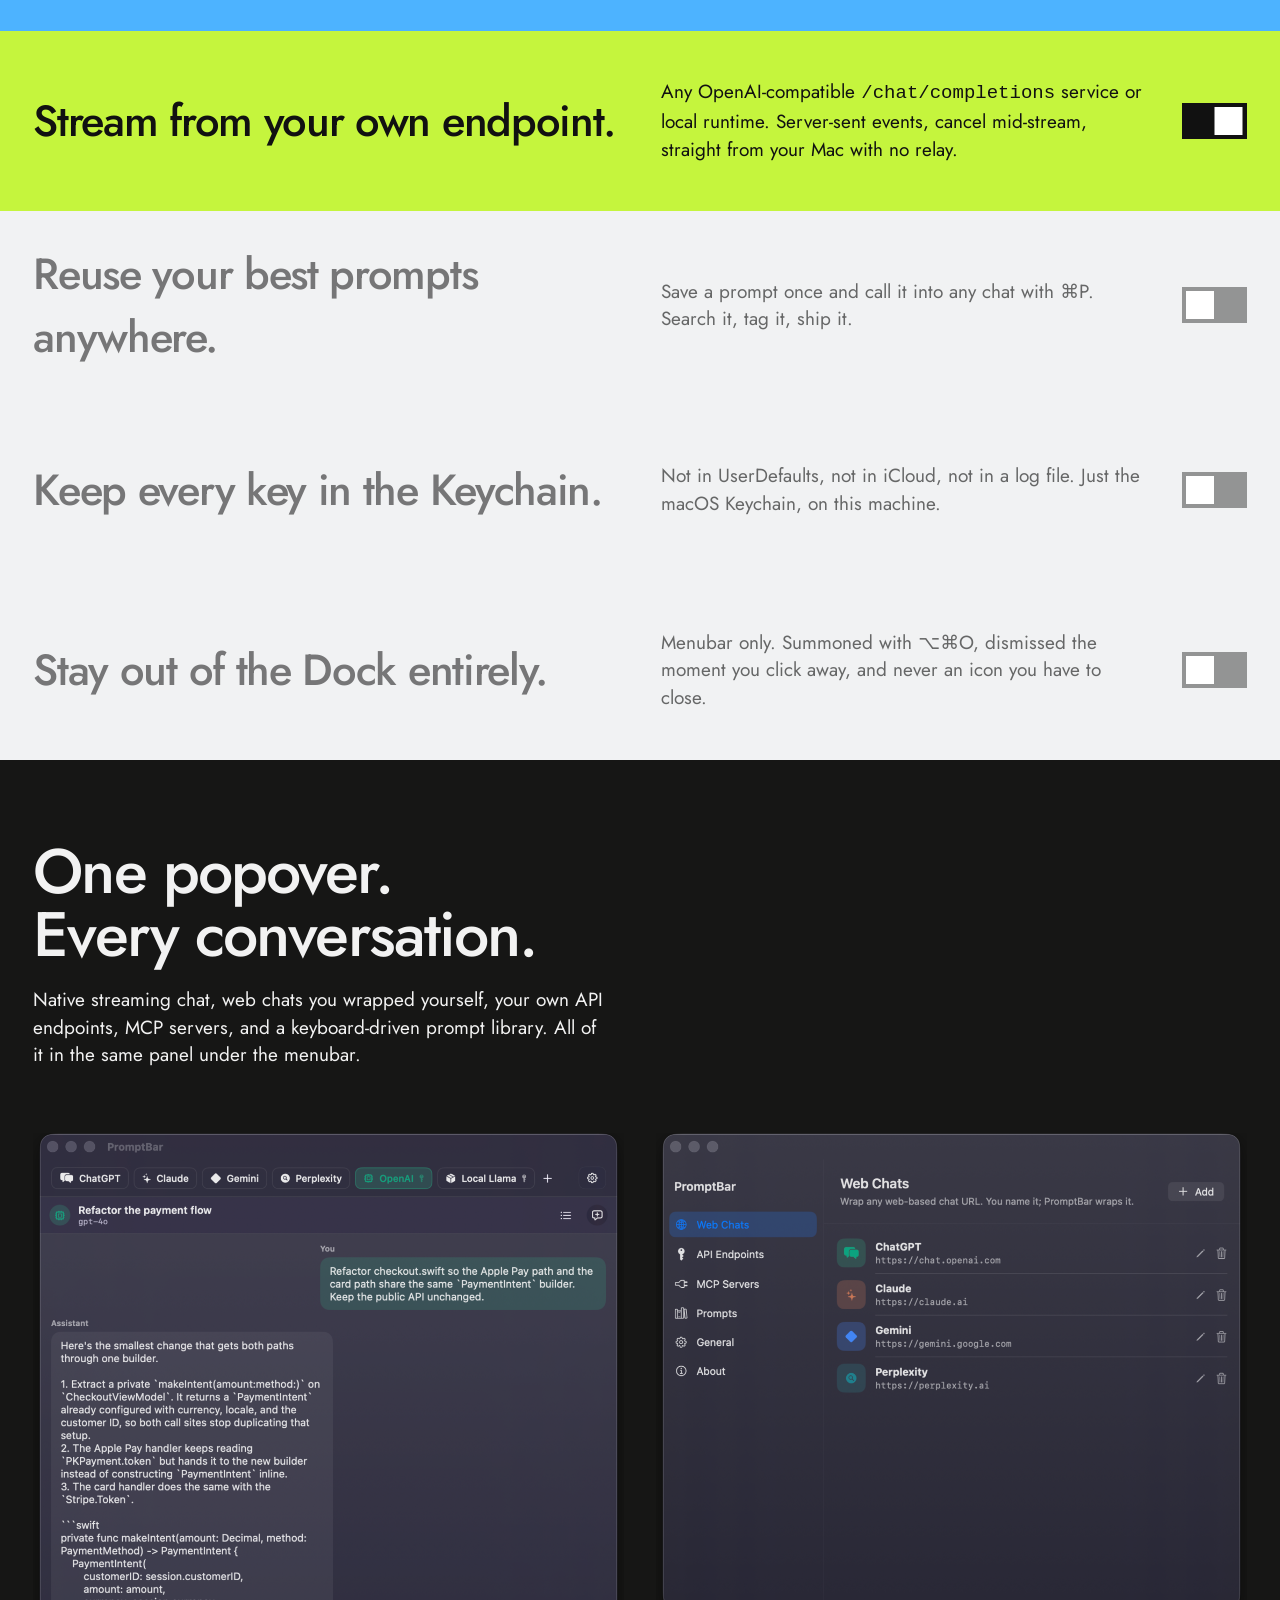
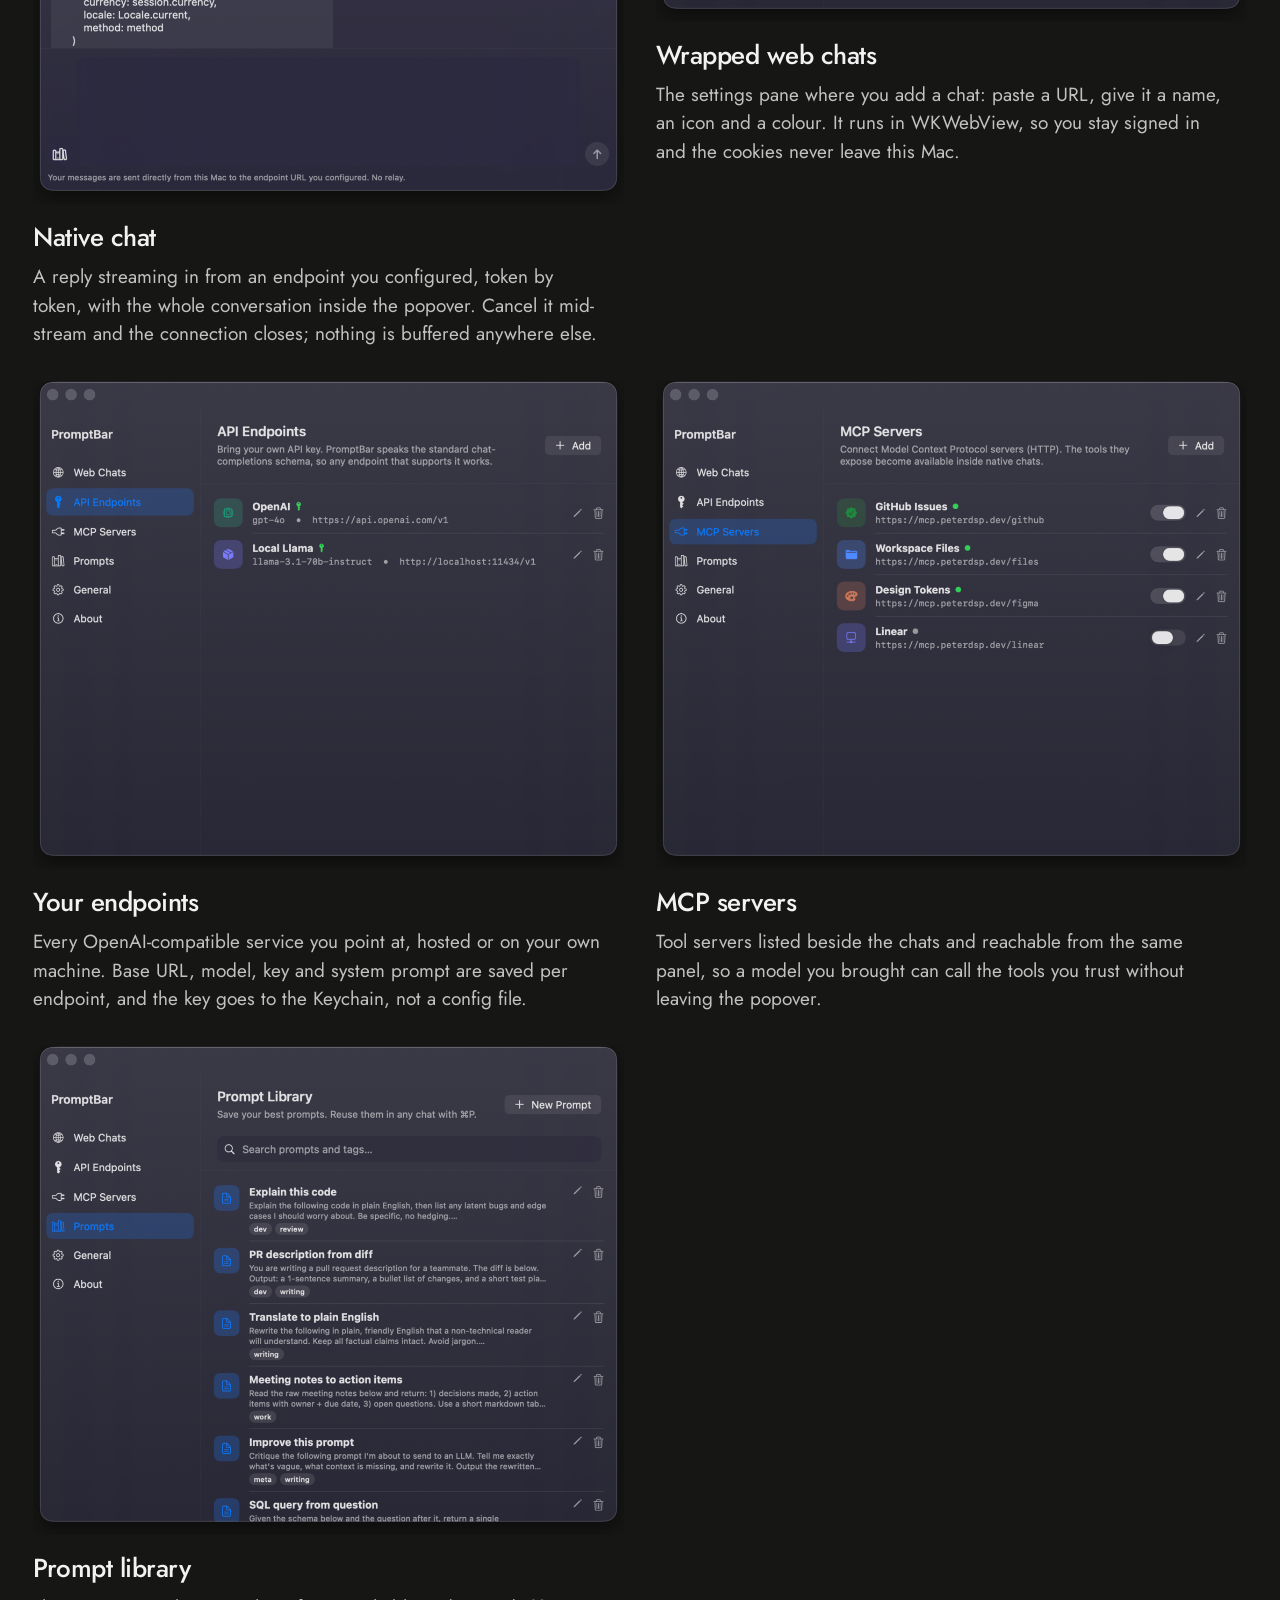
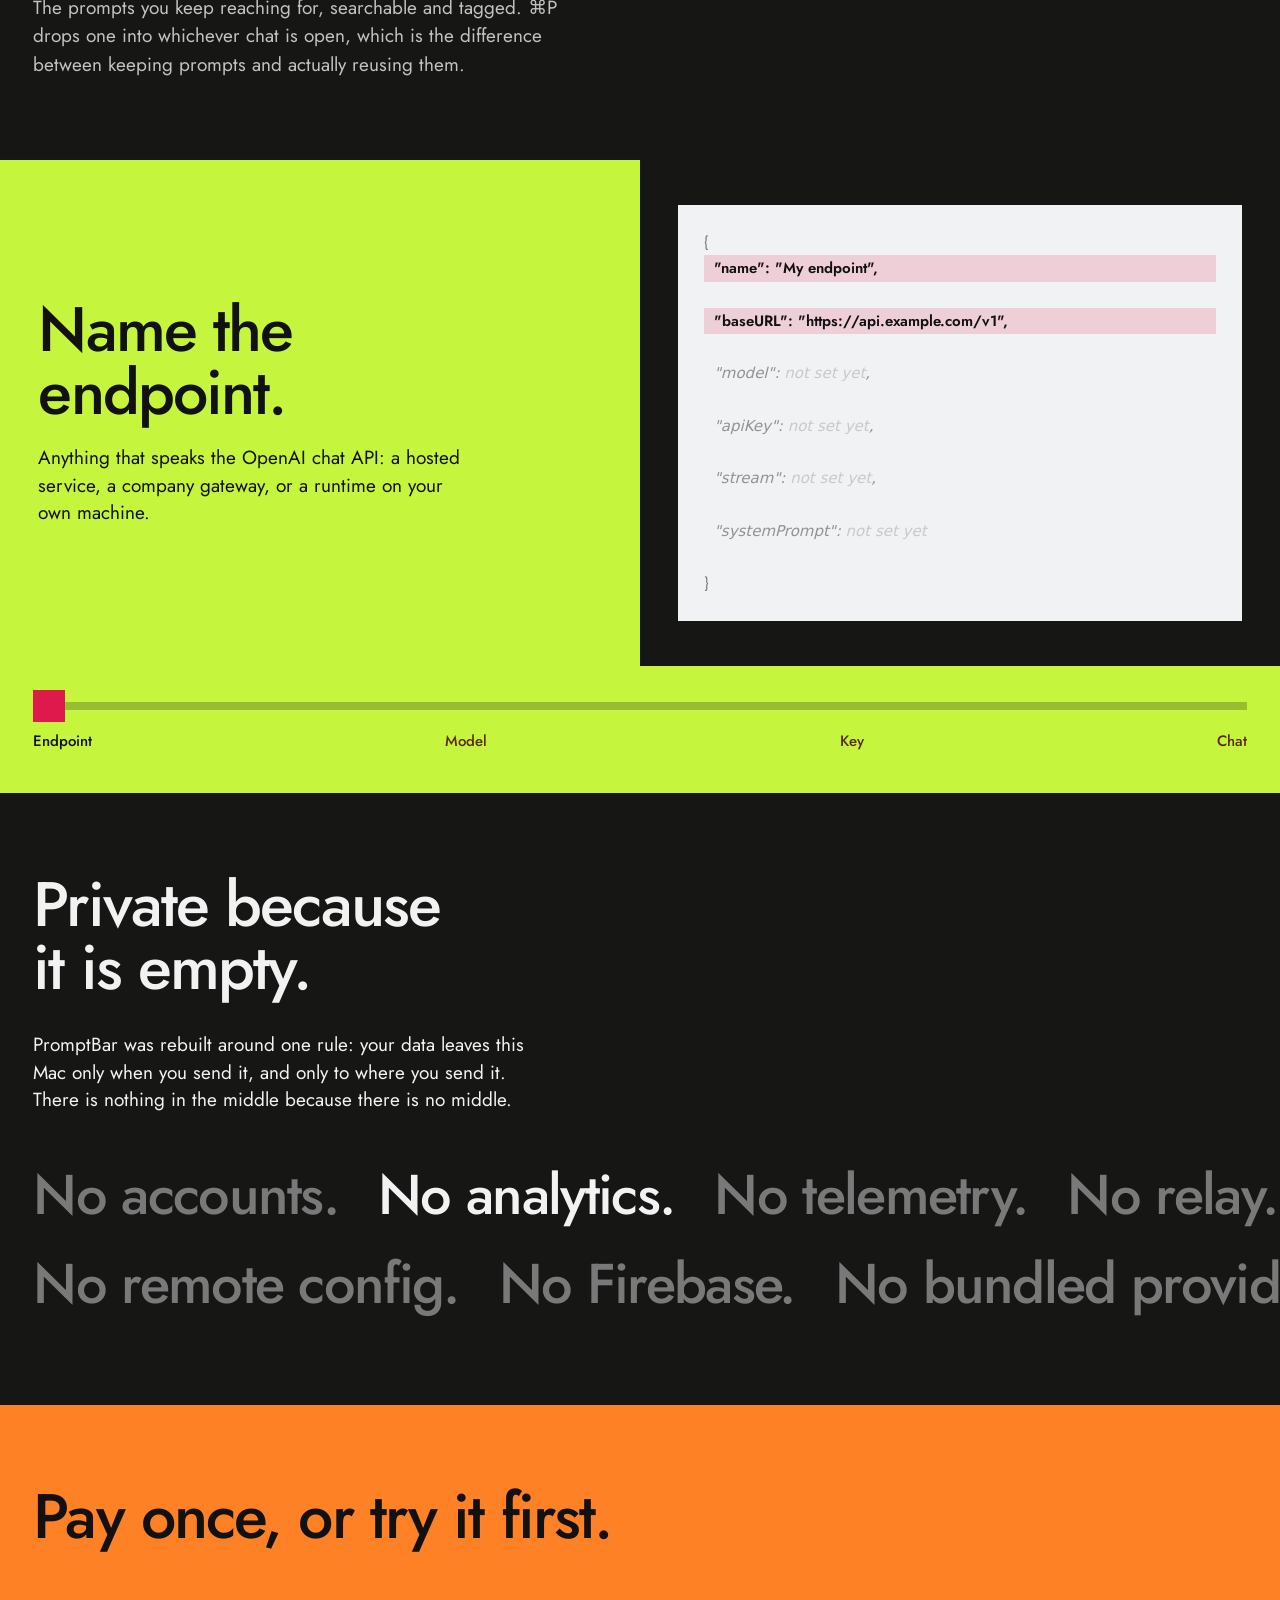
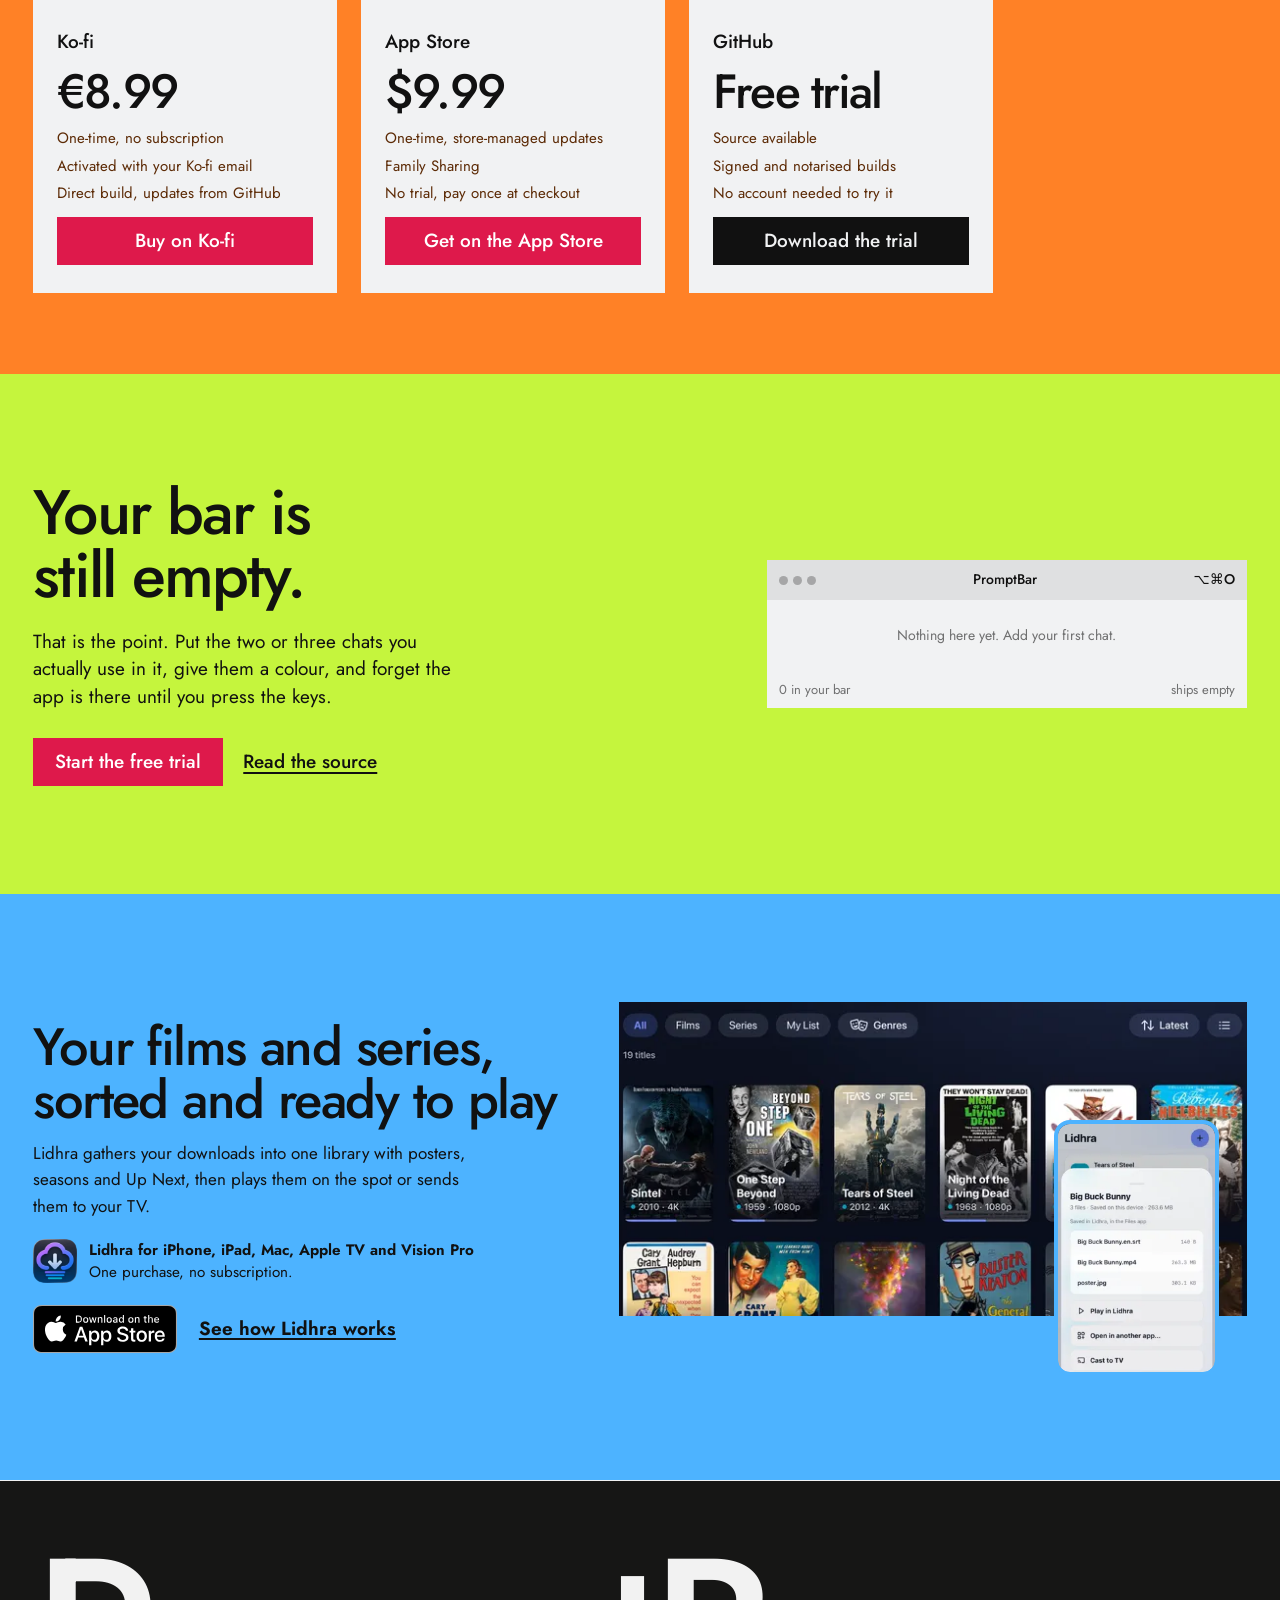
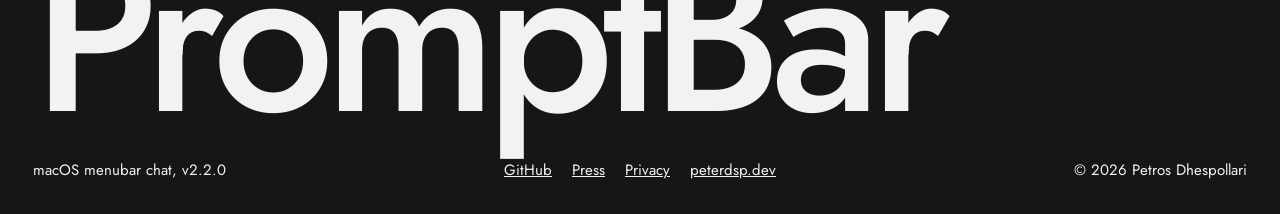
==== commit 7831e4a2: "Redesign the Lidhra card" ====
--- a/site/index.html
+++ b/site/index.html
@@ -222,19 +222,25 @@
     </div>
   </section>
 
-  <!-- ===== from the same maker ===== -->
-  <section class="lidhra-card" aria-labelledby="lidhra-card-title">
-    <div class="lidhra-card-in">
-      <img class="lidhra-card-icon" src="lidhra/icon.webp" width="64" height="64" alt="Lidhra app icon">
-      <div class="lidhra-card-text">
-        <p class="lidhra-card-eyebrow">From the same maker</p>
-        <h2 class="lidhra-card-name" id="lidhra-card-title">Lidhra</h2>
-        <p class="lidhra-card-line">Your library, everywhere: films and series sorted with posters and Next up, played on the fly or cast to a TV.</p>
-        <div class="lidhra-card-links">
-          <a class="lidhra-card-store" href="https://apps.apple.com/app/lidhra-debrid-downloader/id6790952504" rel="noopener"><img src="lidhra/app-store-black-en.svg" width="120" height="40" alt="Download on the App Store"></a>
-          <a class="tlink" href="https://lidhra.peterdsp.dev/" rel="noopener">lidhra.peterdsp.dev</a>
-        </div>
-      </div>
+  <!-- ===== the sister app, one more colour chapter ===== -->
+  <section class="lidhra-promo" aria-labelledby="lidhra-promo-title" lang="en">
+    <div class="lidhra-promo__inner">
+    <div class="lidhra-promo__copy">
+      <h2 class="lidhra-promo__title" id="lidhra-promo-title">Your films and series, sorted and ready to play</h2>
+      <p class="lidhra-promo__text">Lidhra gathers your downloads into one library with posters, seasons and Up Next, then plays them on the spot or sends them to your TV.</p>
+      <div class="lidhra-promo__facts">
+        <img class="lidhra-promo__icon" src="assets/lidhra/lidhra-icon.webp" width="44" height="44" alt="Lidhra app icon" loading="lazy" decoding="async">
+        <p><strong>Lidhra for iPhone, iPad, Mac, Apple TV and Vision Pro</strong><br>One purchase, no subscription.</p>
+      </div>
+      <div class="lidhra-promo__actions">
+        <a class="lidhra-promo__badge" href="https://apps.apple.com/app/lidhra-debrid-downloader/id6790952504?ct=promptbar&mt=8" rel="noopener"><img src="assets/lidhra/app-store-badge-black.svg" width="120" height="40" alt="Download Lidhra on the App Store" loading="lazy" decoding="async"></a>
+        <a class="lidhra-promo__more" href="https://lidhra.peterdsp.dev/" rel="noopener">See how Lidhra works</a>
+      </div>
+    </div>
+    <figure class="lidhra-promo__shots">
+      <img class="lidhra-promo__library" src="assets/lidhra/lidhra-library-1200.webp" srcset="assets/lidhra/lidhra-library-640.webp 640w, assets/lidhra/lidhra-library-1200.webp 1200w" sizes="(min-width: 900px) 560px, 92vw" width="1200" height="600" alt="Lidhra library on Apple TV: a grid of film and series posters with filters for films, series and genres" loading="lazy" decoding="async">
+      <img class="lidhra-promo__phone" src="assets/lidhra/lidhra-play-360.webp" srcset="assets/lidhra/lidhra-play-240.webp 240w, assets/lidhra/lidhra-play-360.webp 360w" sizes="(min-width: 900px) 150px, 26vw" width="360" height="570" alt="Lidhra on iPhone: a saved film with Play in Lidhra and Cast to TV buttons" loading="lazy" decoding="async">
+    </figure>
     </div>
   </section>
 
--- a/site/styles.css
+++ b/site/styles.css
@@ -193,18 +193,170 @@
 .foot-meta nav { display: flex; gap: 1.25rem; justify-content: center; flex-wrap: wrap; }
 .foot-meta :last-child { text-align: right; }
 
-/* ---------- from the same maker: Lidhra ---------- */
-.lidhra-card { background: var(--paper); color: var(--ink); padding: clamp(3rem, 8vh, 5rem) var(--margin); }
-.lidhra-card-in { max-width: 46rem; display: flex; gap: clamp(1rem, 2.5vw, 1.75rem); align-items: flex-start; }
-.lidhra-card-icon { flex: none; width: 64px; height: 64px; border-radius: 15px; }
-.lidhra-card-text { min-width: 0; }
-.lidhra-card-eyebrow { font-size: var(--step-small); color: color-mix(in srgb, var(--ink) 62%, var(--paper)); }
-.lidhra-card-name { font-size: var(--step-lead); margin-top: 0.35rem; }
-.lidhra-card-line { margin-top: 0.75rem; max-width: 46ch; color: color-mix(in srgb, var(--ink) 80%, var(--paper)); }
-.lidhra-card-links { margin-top: 1.5rem; display: flex; flex-wrap: wrap; gap: 1rem 1.5rem; align-items: center; }
-.lidhra-card-store { display: inline-flex; }
-.lidhra-card-store img { height: 40px; width: auto; }
-@media (max-width: 520px) { .lidhra-card-in { flex-direction: column; } }
+/* ---------- the sister app: Lidhra, one more colour chapter ---------- */
+/* Lidhra promo. A content-layer card: solid surface, no glass, no shadow.
+   Each site maps its own tokens onto the --lp-* roles below. */
+
+.lidhra-promo {
+  --lp-surface: #f2f2f4;
+  --lp-ink: #16161a;
+  --lp-muted: #55555c;
+  --lp-link: #1f5fd1;
+  --lp-ring: #1f5fd1;
+  --lp-radius: 22px;
+  --lp-pad: clamp(18px, 4vw, 32px);
+  --lp-font: inherit;
+  --lp-title-size: clamp(1.5rem, 1.1rem + 1.6vw, 2.1rem);
+  container-type: inline-size;
+  margin: 3rem 0;
+  padding: var(--lp-pad);
+  border-radius: var(--lp-radius);
+  background: var(--lp-surface);
+  color: var(--lp-ink);
+  font-family: var(--lp-font);
+  text-align: left;
+}
+
+.lidhra-promo__copy { min-width: 0; }
+
+.lidhra-promo__title {
+  margin: 0;
+  max-width: 18ch;
+  font-size: var(--lp-title-size);
+  line-height: 1.08;
+  letter-spacing: -0.025em;
+  font-weight: 750;
+  text-wrap: balance;
+  color: var(--lp-ink);
+}
+
+.lidhra-promo__text {
+  margin: 14px 0 0;
+  max-width: 46ch;
+  font-size: 1.0625rem;
+  line-height: 1.55;
+  color: var(--lp-ink);
+}
+
+.lidhra-promo__facts {
+  display: flex;
+  gap: 12px;
+  align-items: center;
+  margin-top: 20px;
+}
+
+.lidhra-promo__facts p {
+  margin: 0;
+  font-size: 0.95rem;
+  line-height: 1.45;
+  color: var(--lp-muted);
+}
+
+.lidhra-promo__facts strong { color: var(--lp-ink); font-weight: 650; }
+
+/* Concentric with the card: the icon's radius is the platform's squircle approximation. */
+.lidhra-promo__icon {
+  flex: none;
+  width: 44px;
+  height: 44px;
+  border-radius: 10px;
+}
+
+.lidhra-promo__actions {
+  display: flex;
+  flex-wrap: wrap;
+  align-items: center;
+  gap: 12px 22px;
+  margin-top: 22px;
+}
+
+.lidhra-promo__badge {
+  display: inline-block;
+  line-height: 0;
+  border-radius: 9px;
+}
+
+.lidhra-promo__badge img {
+  display: block;
+  width: auto;
+  height: 48px;
+}
+
+.lidhra-promo__more {
+  font-weight: 650;
+  color: var(--lp-link);
+  text-underline-offset: 3px;
+}
+
+.lidhra-promo a:focus-visible {
+  outline: 3px solid var(--lp-ring);
+  outline-offset: 3px;
+}
+
+/* Screens: the library on the big screen, the phone overlapping its corner.
+   Inner radii are the card radius minus the card padding, so the corners stay concentric. */
+.lidhra-promo__shots {
+  order: -1;
+  display: grid;
+  margin: 0 0 13%;
+  min-width: 0;
+}
+
+.lidhra-promo__library,
+.lidhra-promo__phone { grid-area: 1 / 1; display: block; height: auto; }
+
+.lidhra-promo__library {
+  width: 100%;
+  aspect-ratio: 2 / 1;
+  object-fit: cover;
+  border-radius: max(8px, calc(var(--lp-radius) - var(--lp-pad) + 4px));
+  background: #0d1424;
+}
+
+.lidhra-promo__phone {
+  justify-self: end;
+  align-self: end;
+  width: 27%;
+  aspect-ratio: 360 / 570;
+  margin: 0 5% -13% 0;
+  border-radius: 14px;
+  outline: 4px solid var(--lp-surface);
+  background: #e9ebf2;
+}
+
+.lidhra-promo__inner {
+  display: grid;
+  grid-template-columns: minmax(0, 1fr);
+  gap: 24px 40px;
+}
+
+@container (min-width: 700px) {
+  .lidhra-promo__inner { grid-template-columns: minmax(0, 1fr) minmax(0, 1.15fr); align-items: center; }
+  .lidhra-promo__shots { order: 0; margin-bottom: 9%; }
+  .lidhra-promo__phone { width: 25%; margin-bottom: -9%; }
+}
+
+@container (min-width: 480px) and (max-width: 699px) {
+  .lidhra-promo__shots { margin-bottom: 9%; }
+  .lidhra-promo__phone { width: 21%; margin-bottom: -9%; }
+}
+
+.lidhra-promo {
+  --lp-surface: var(--field-2);
+  --lp-ink: var(--field-2-ink);
+  --lp-muted: var(--field-2-ink);
+  --lp-link: var(--field-2-ink);
+  --lp-ring: var(--field-2-ink);
+  --lp-radius: var(--radius);
+  --lp-pad: clamp(5rem, 12vh, 9rem) var(--margin);
+  --lp-title-size: clamp(2rem, 1.2rem + 2.6vw, 3.5rem);
+  margin: 0;
+}
+.lidhra-promo__inner { max-width: 76rem; }
+.lidhra-promo__title { font-weight: 500; letter-spacing: -0.03em; line-height: 1; max-width: 16ch; }
+.lidhra-promo__library { border-radius: 0; }
+.lidhra-promo__phone { border-radius: 12px; }
+.lidhra-promo__more { text-decoration: underline; text-decoration-thickness: 2px; }
 
 /* ---------- motion ---------- */
 .shutter { clip-path: inset(0 100% 0 0); }
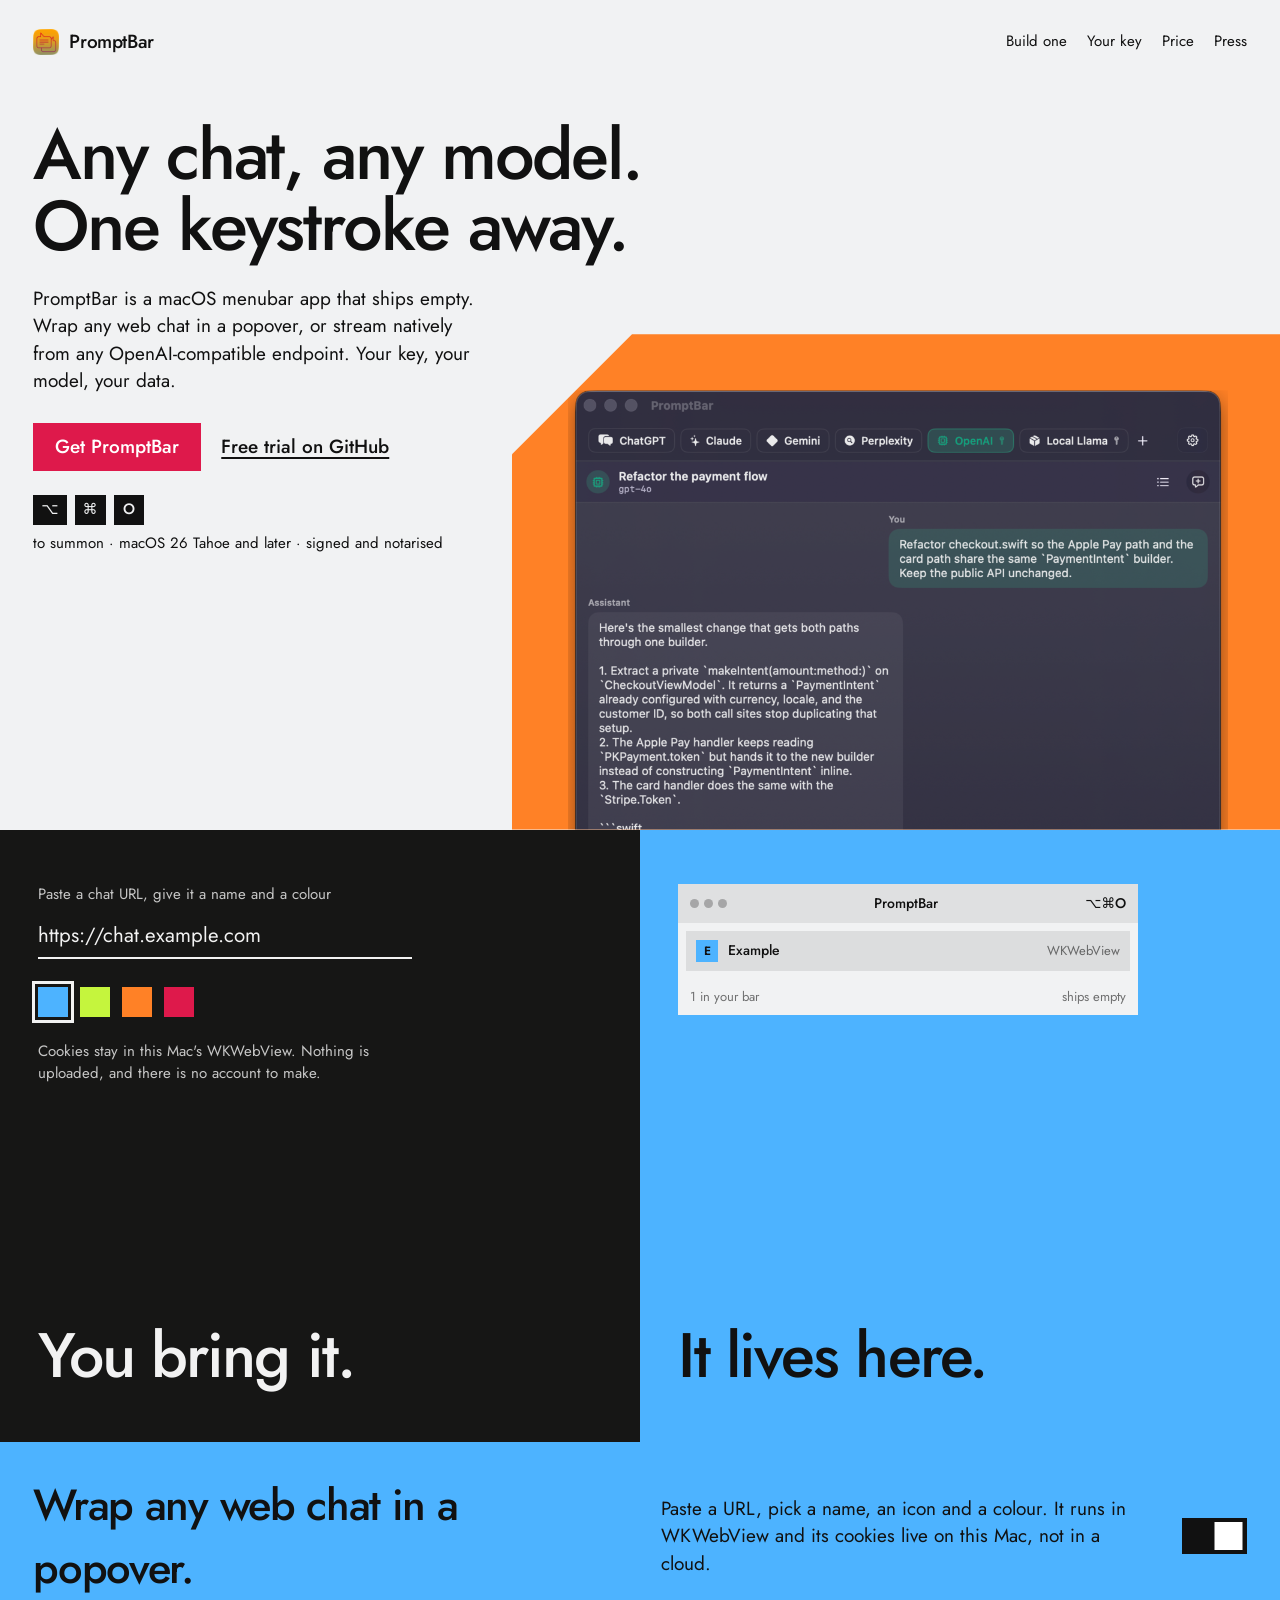
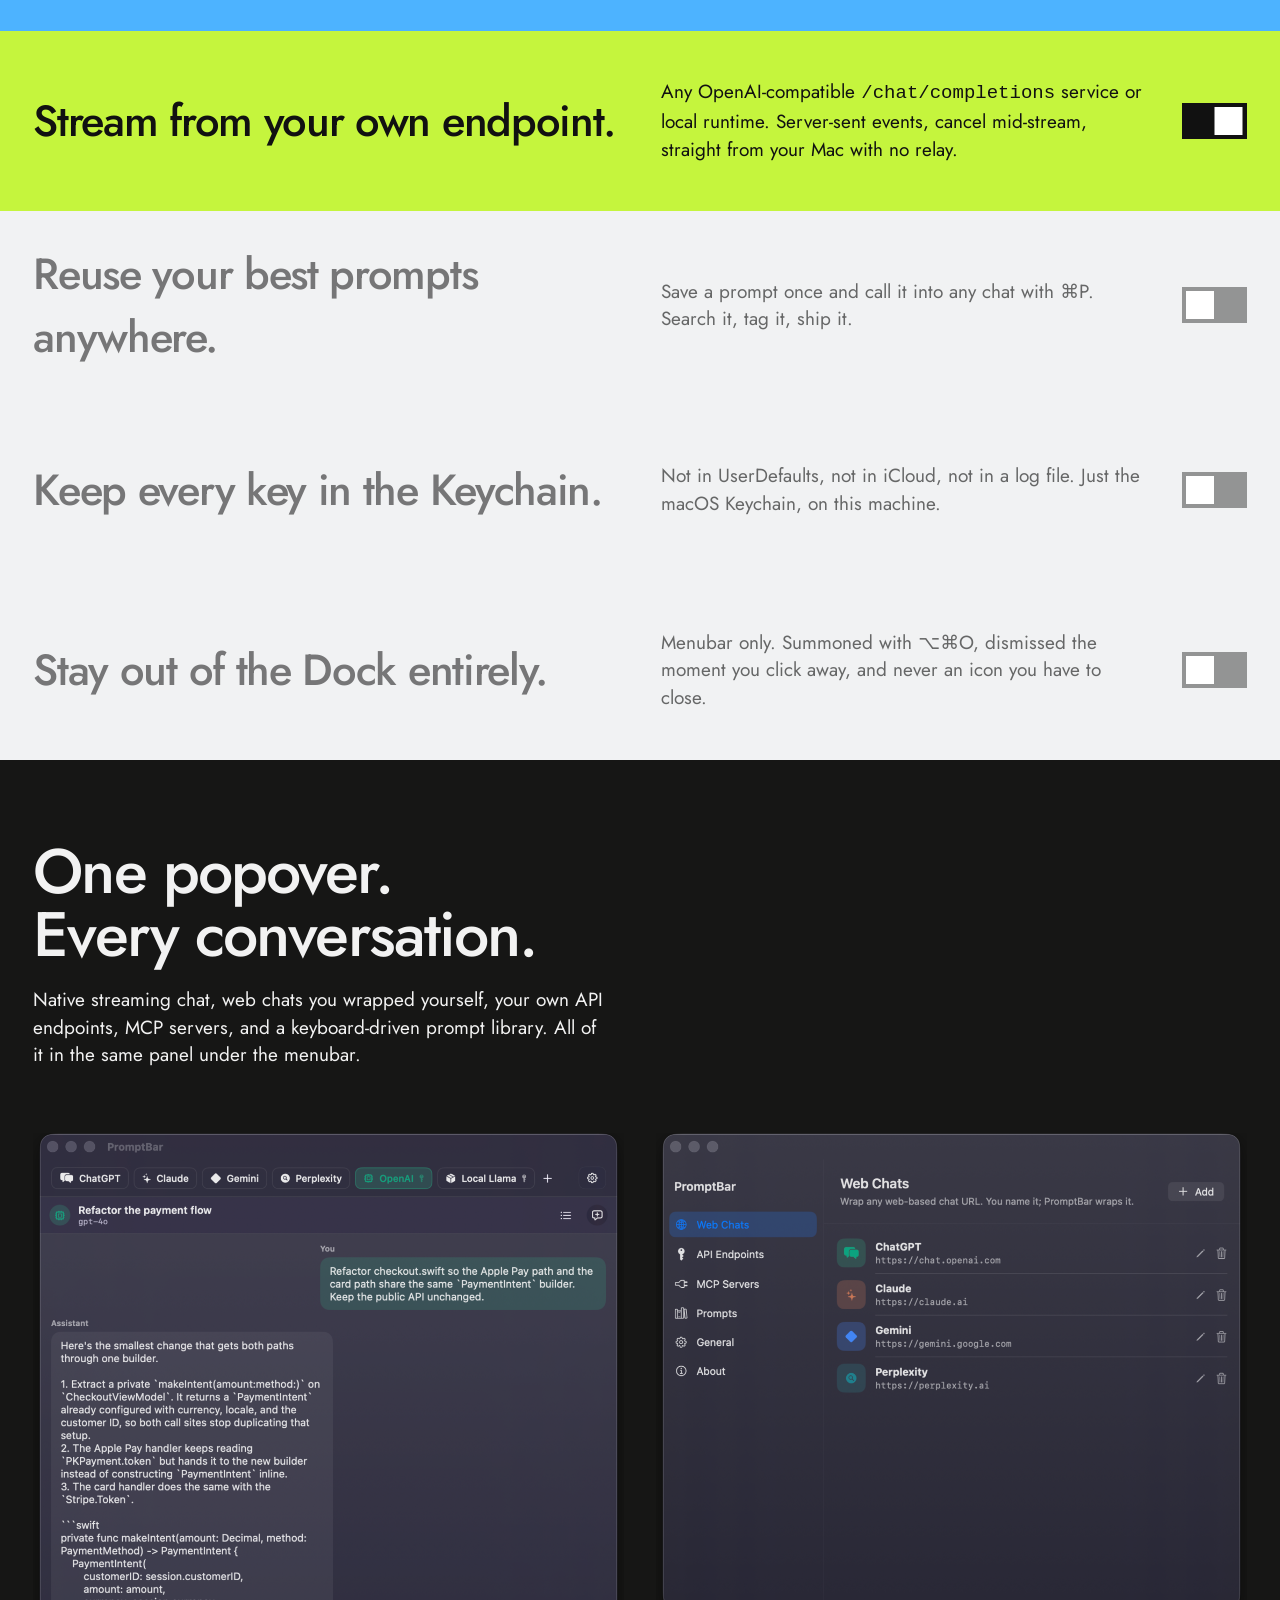
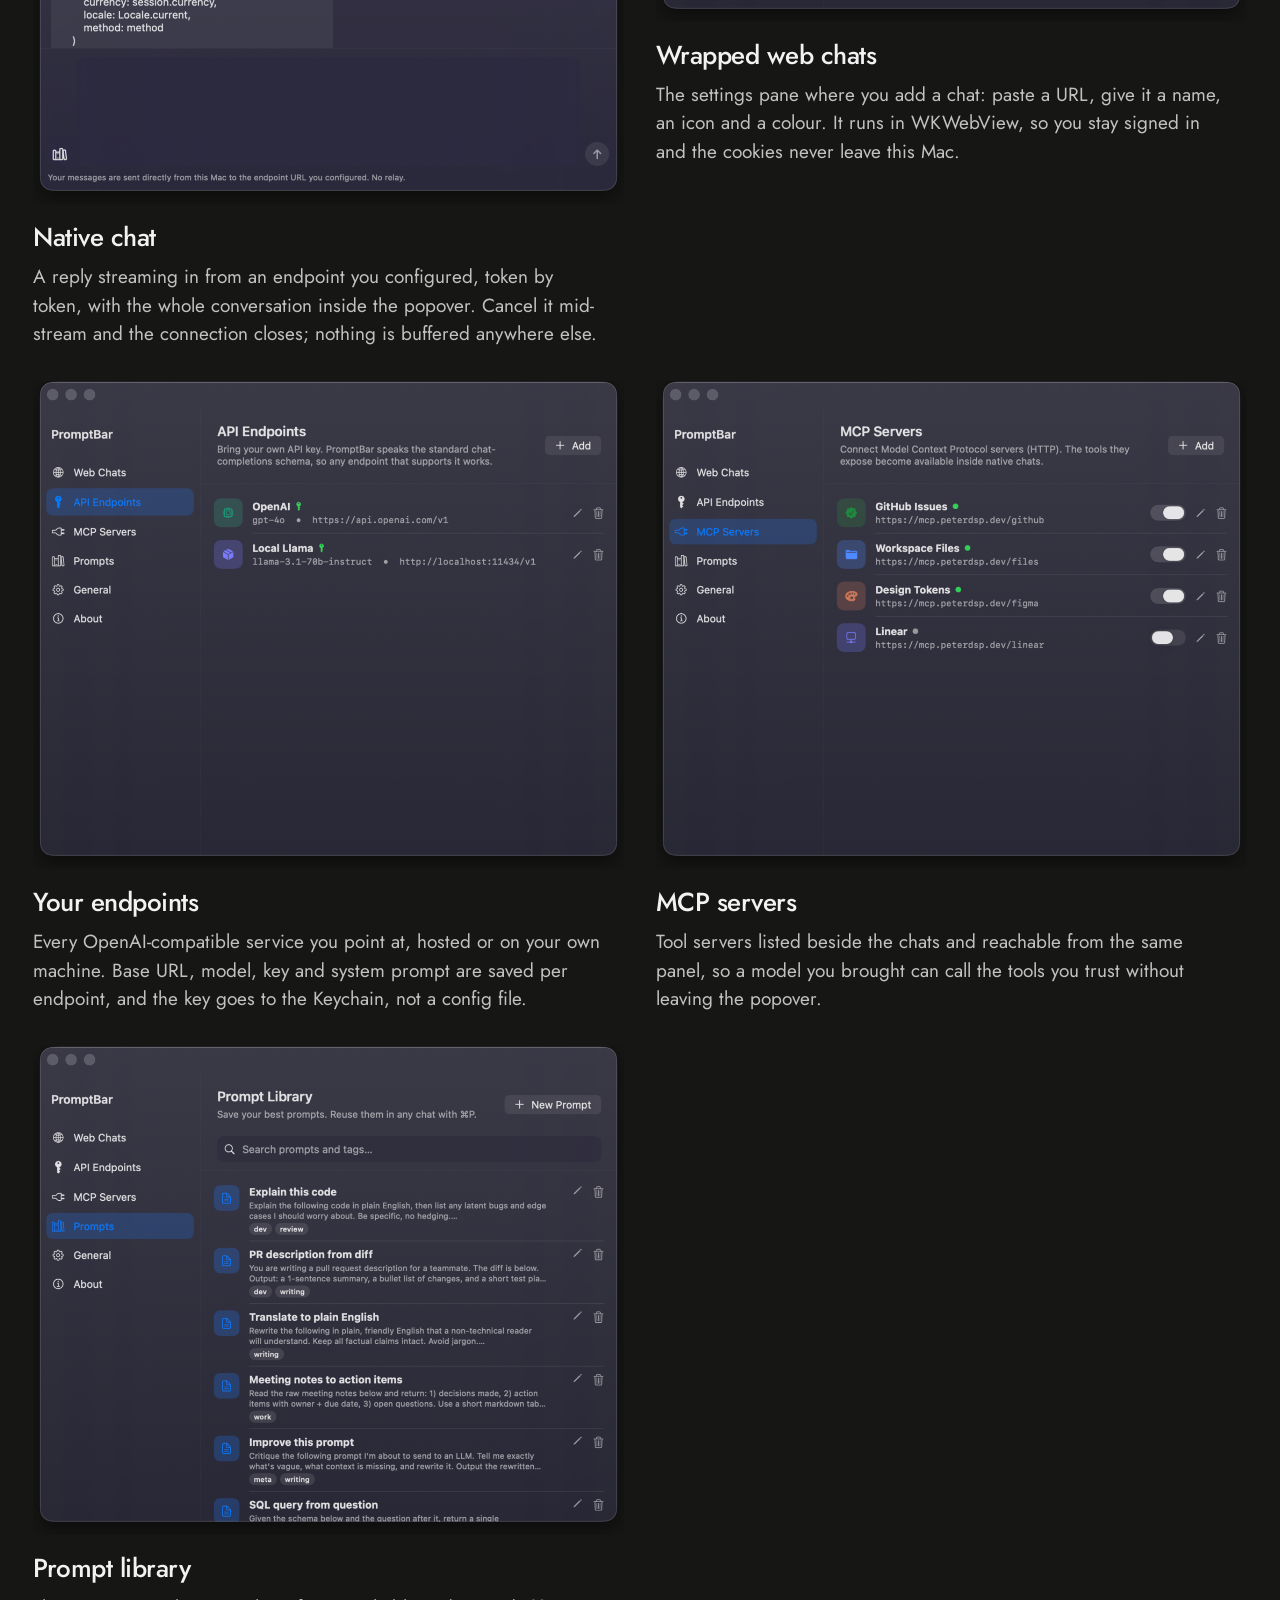
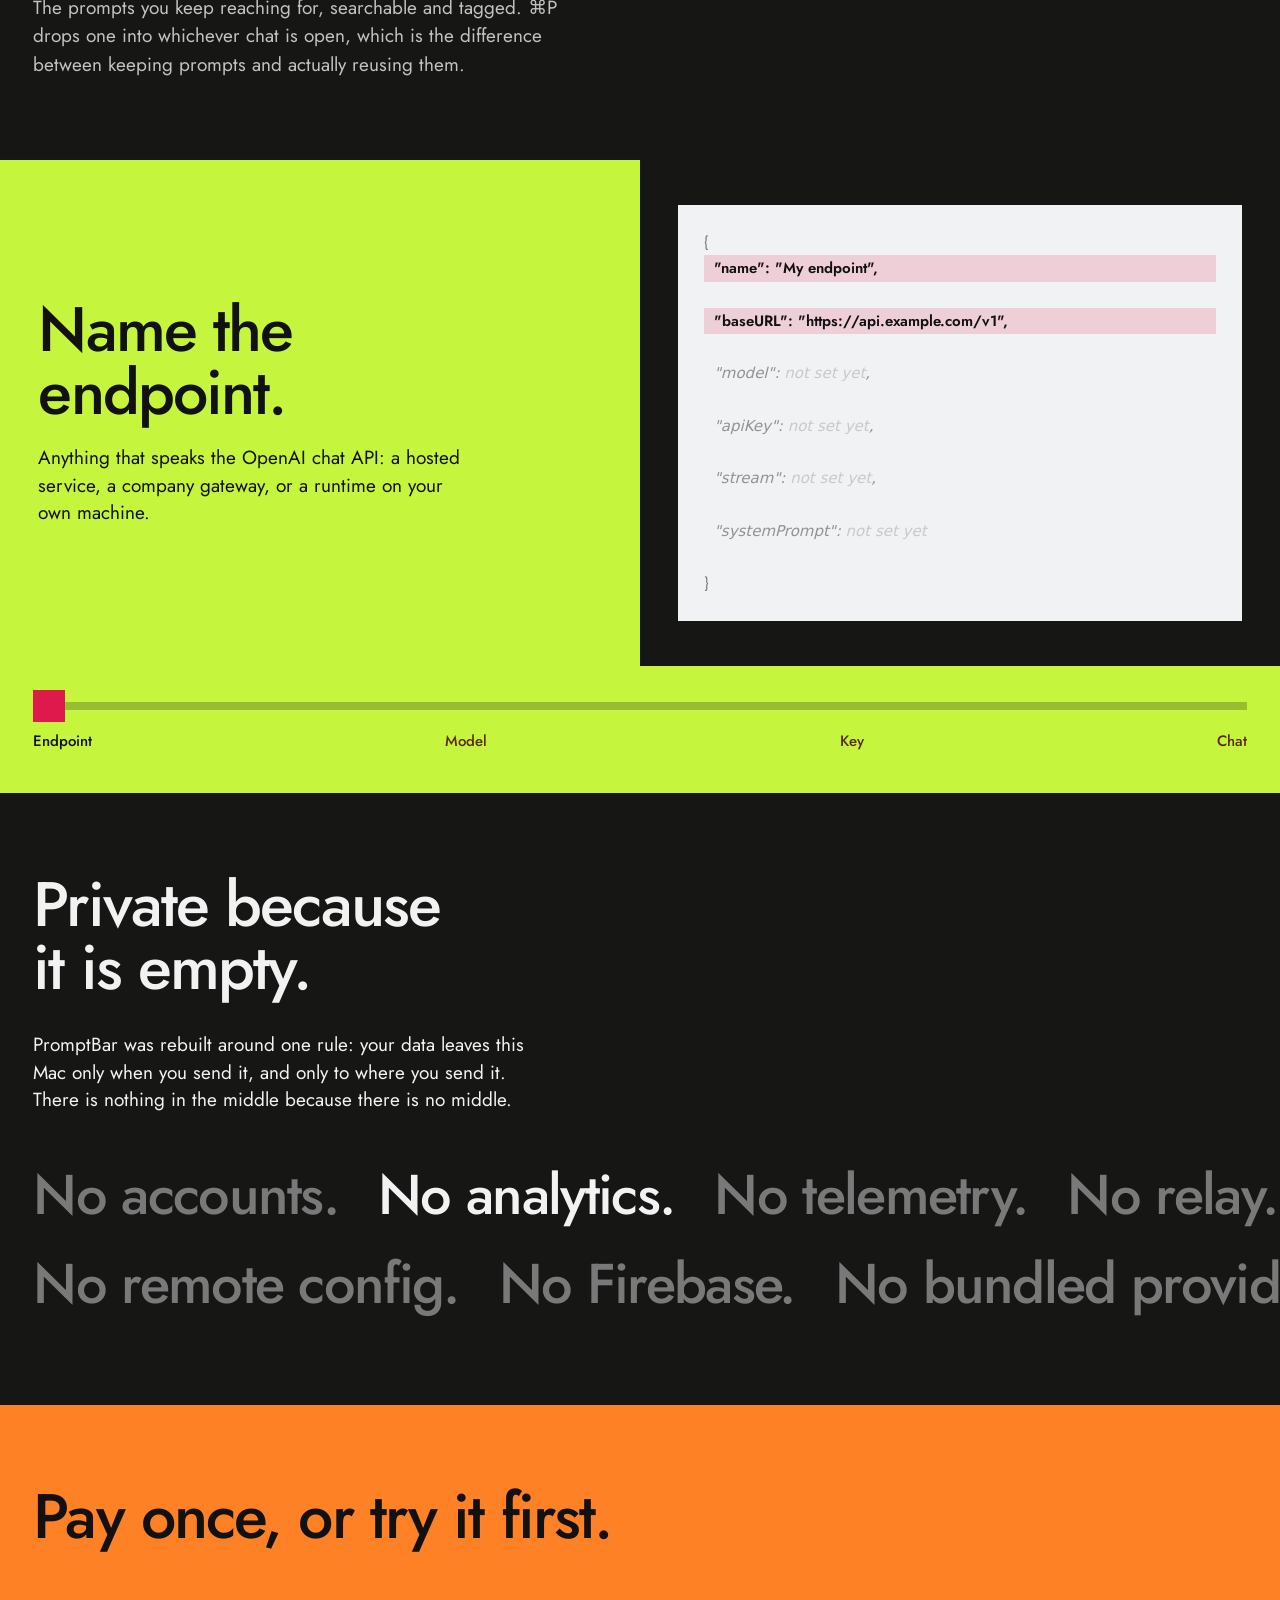
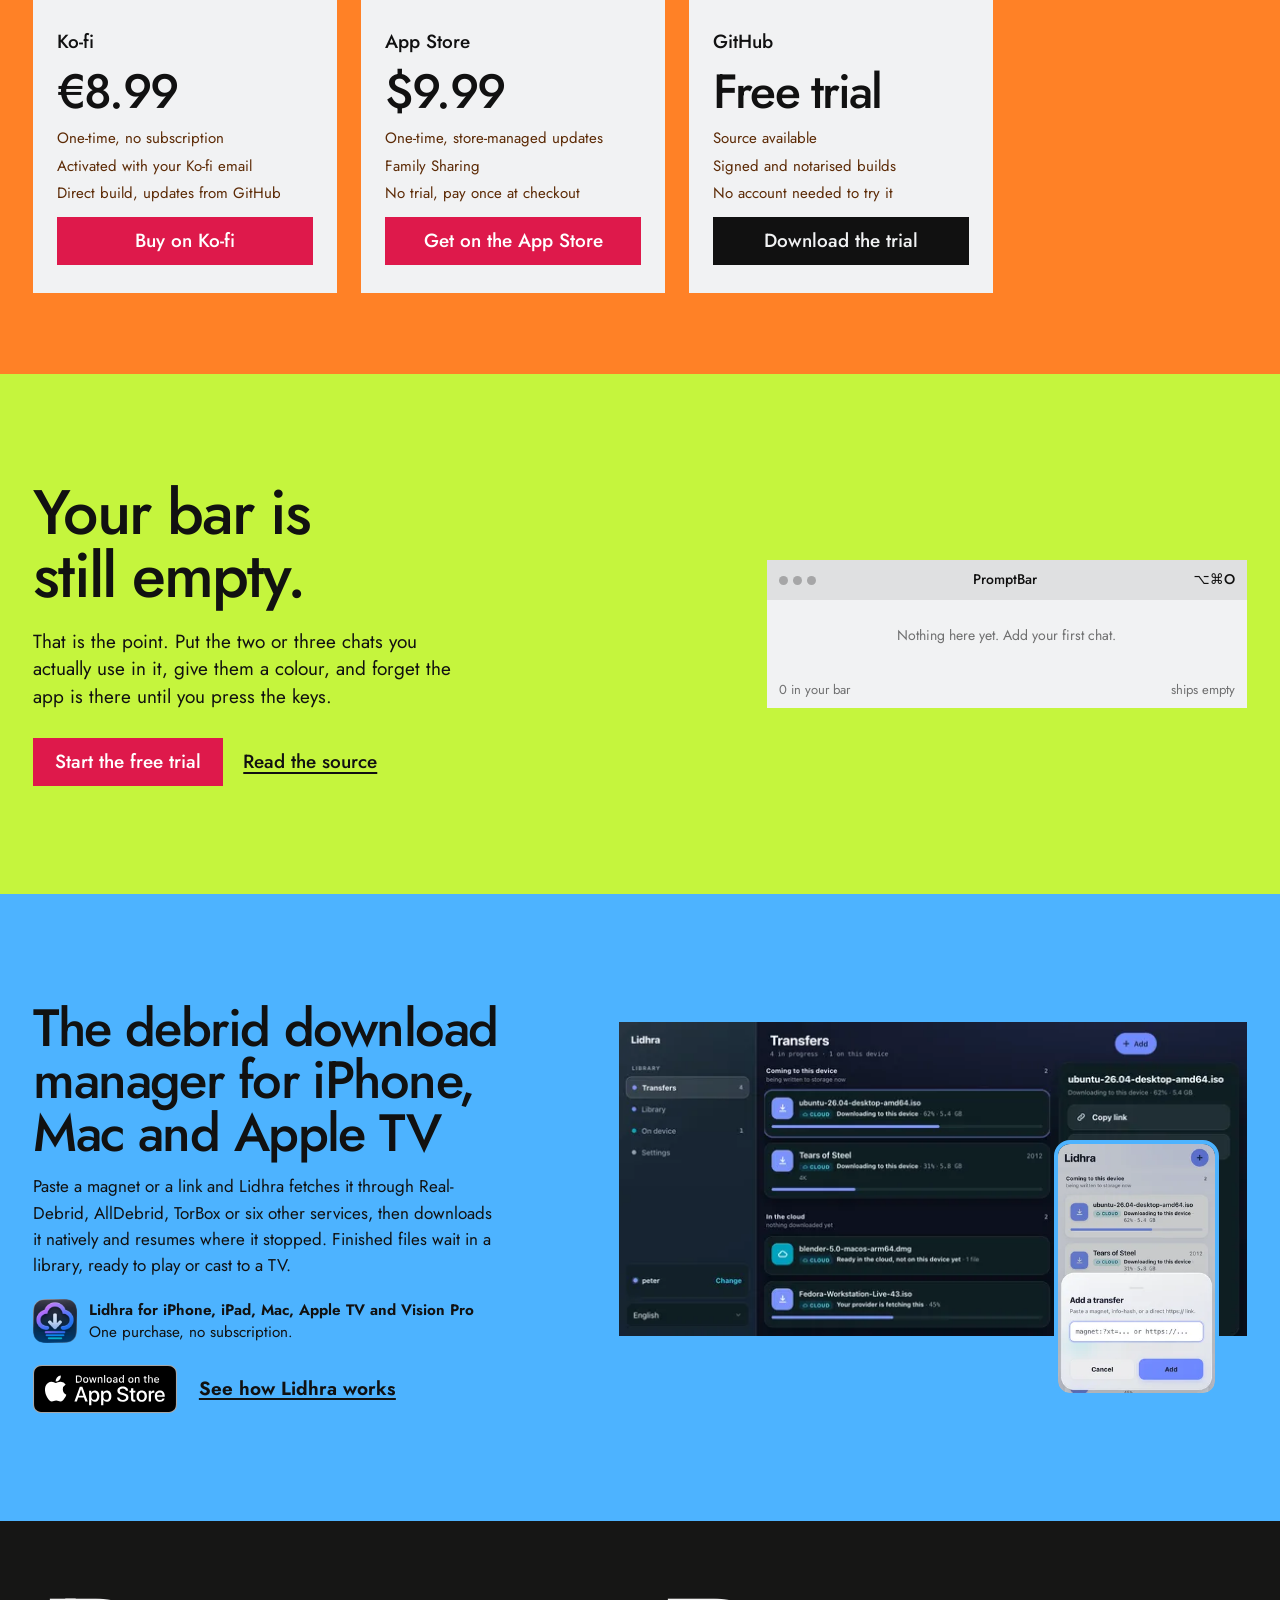
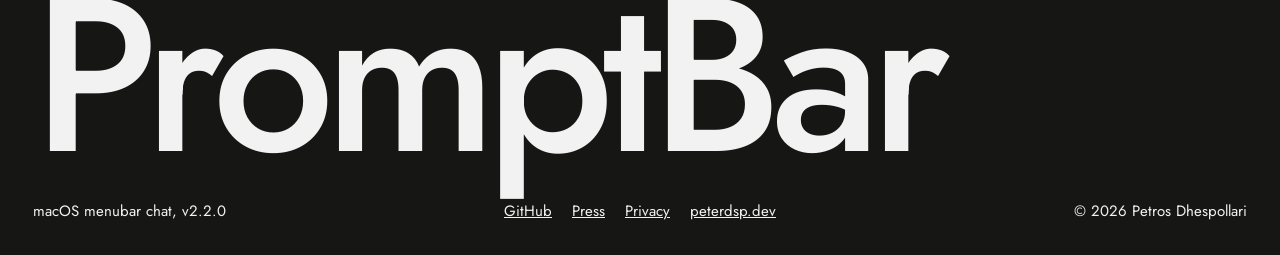
==== commit 03e1ce09: "Redesign the Lidhra card" ====
--- a/site/index.html
+++ b/site/index.html
@@ -226,8 +226,8 @@
   <section class="lidhra-promo" aria-labelledby="lidhra-promo-title" lang="en">
     <div class="lidhra-promo__inner">
     <div class="lidhra-promo__copy">
-      <h2 class="lidhra-promo__title" id="lidhra-promo-title">Your films and series, sorted and ready to play</h2>
-      <p class="lidhra-promo__text">Lidhra gathers your downloads into one library with posters, seasons and Up Next, then plays them on the spot or sends them to your TV.</p>
+      <h2 class="lidhra-promo__title" id="lidhra-promo-title">The debrid download manager for iPhone, Mac and Apple TV</h2>
+      <p class="lidhra-promo__text">Paste a magnet or a link and Lidhra fetches it through Real-Debrid, AllDebrid, TorBox or six other services, then downloads it natively and resumes where it stopped. Finished files wait in a library, ready to play or cast to a TV.</p>
       <div class="lidhra-promo__facts">
         <img class="lidhra-promo__icon" src="assets/lidhra/lidhra-icon.webp" width="44" height="44" alt="Lidhra app icon" loading="lazy" decoding="async">
         <p><strong>Lidhra for iPhone, iPad, Mac, Apple TV and Vision Pro</strong><br>One purchase, no subscription.</p>
@@ -238,8 +238,8 @@
       </div>
     </div>
     <figure class="lidhra-promo__shots">
-      <img class="lidhra-promo__library" src="assets/lidhra/lidhra-library-1200.webp" srcset="assets/lidhra/lidhra-library-640.webp 640w, assets/lidhra/lidhra-library-1200.webp 1200w" sizes="(min-width: 900px) 560px, 92vw" width="1200" height="600" alt="Lidhra library on Apple TV: a grid of film and series posters with filters for films, series and genres" loading="lazy" decoding="async">
-      <img class="lidhra-promo__phone" src="assets/lidhra/lidhra-play-360.webp" srcset="assets/lidhra/lidhra-play-240.webp 240w, assets/lidhra/lidhra-play-360.webp 360w" sizes="(min-width: 900px) 150px, 26vw" width="360" height="570" alt="Lidhra on iPhone: a saved film with Play in Lidhra and Cast to TV buttons" loading="lazy" decoding="async">
+      <img class="lidhra-promo__library" src="assets/lidhra/lidhra-transfers-1200.webp" srcset="assets/lidhra/lidhra-transfers-640.webp 640w, assets/lidhra/lidhra-transfers-1200.webp 1200w" sizes="(min-width: 900px) 560px, 92vw" width="1200" height="600" alt="Lidhra on Mac: downloads coming to the device and files ready in the debrid cloud, with progress bars" loading="lazy" decoding="async">
+      <img class="lidhra-promo__phone" src="assets/lidhra/lidhra-add-360.webp" srcset="assets/lidhra/lidhra-add-240.webp 240w, assets/lidhra/lidhra-add-360.webp 360w" sizes="(min-width: 900px) 150px, 26vw" width="360" height="570" alt="Lidhra on iPhone: the Add a transfer sheet, with a field for a magnet or an https link" loading="lazy" decoding="async">
     </figure>
     </div>
   </section>
--- a/site/styles.css
+++ b/site/styles.css
@@ -221,7 +221,7 @@
 
 .lidhra-promo__title {
   margin: 0;
-  max-width: 18ch;
+  max-width: 24ch;
   font-size: var(--lp-title-size);
   line-height: 1.08;
   letter-spacing: -0.025em;
@@ -353,7 +353,7 @@
   margin: 0;
 }
 .lidhra-promo__inner { max-width: 76rem; }
-.lidhra-promo__title { font-weight: 500; letter-spacing: -0.03em; line-height: 1; max-width: 16ch; }
+.lidhra-promo__title { font-weight: 500; letter-spacing: -0.03em; line-height: 1; max-width: 24ch; }
 .lidhra-promo__library { border-radius: 0; }
 .lidhra-promo__phone { border-radius: 12px; }
 .lidhra-promo__more { text-decoration: underline; text-decoration-thickness: 2px; }
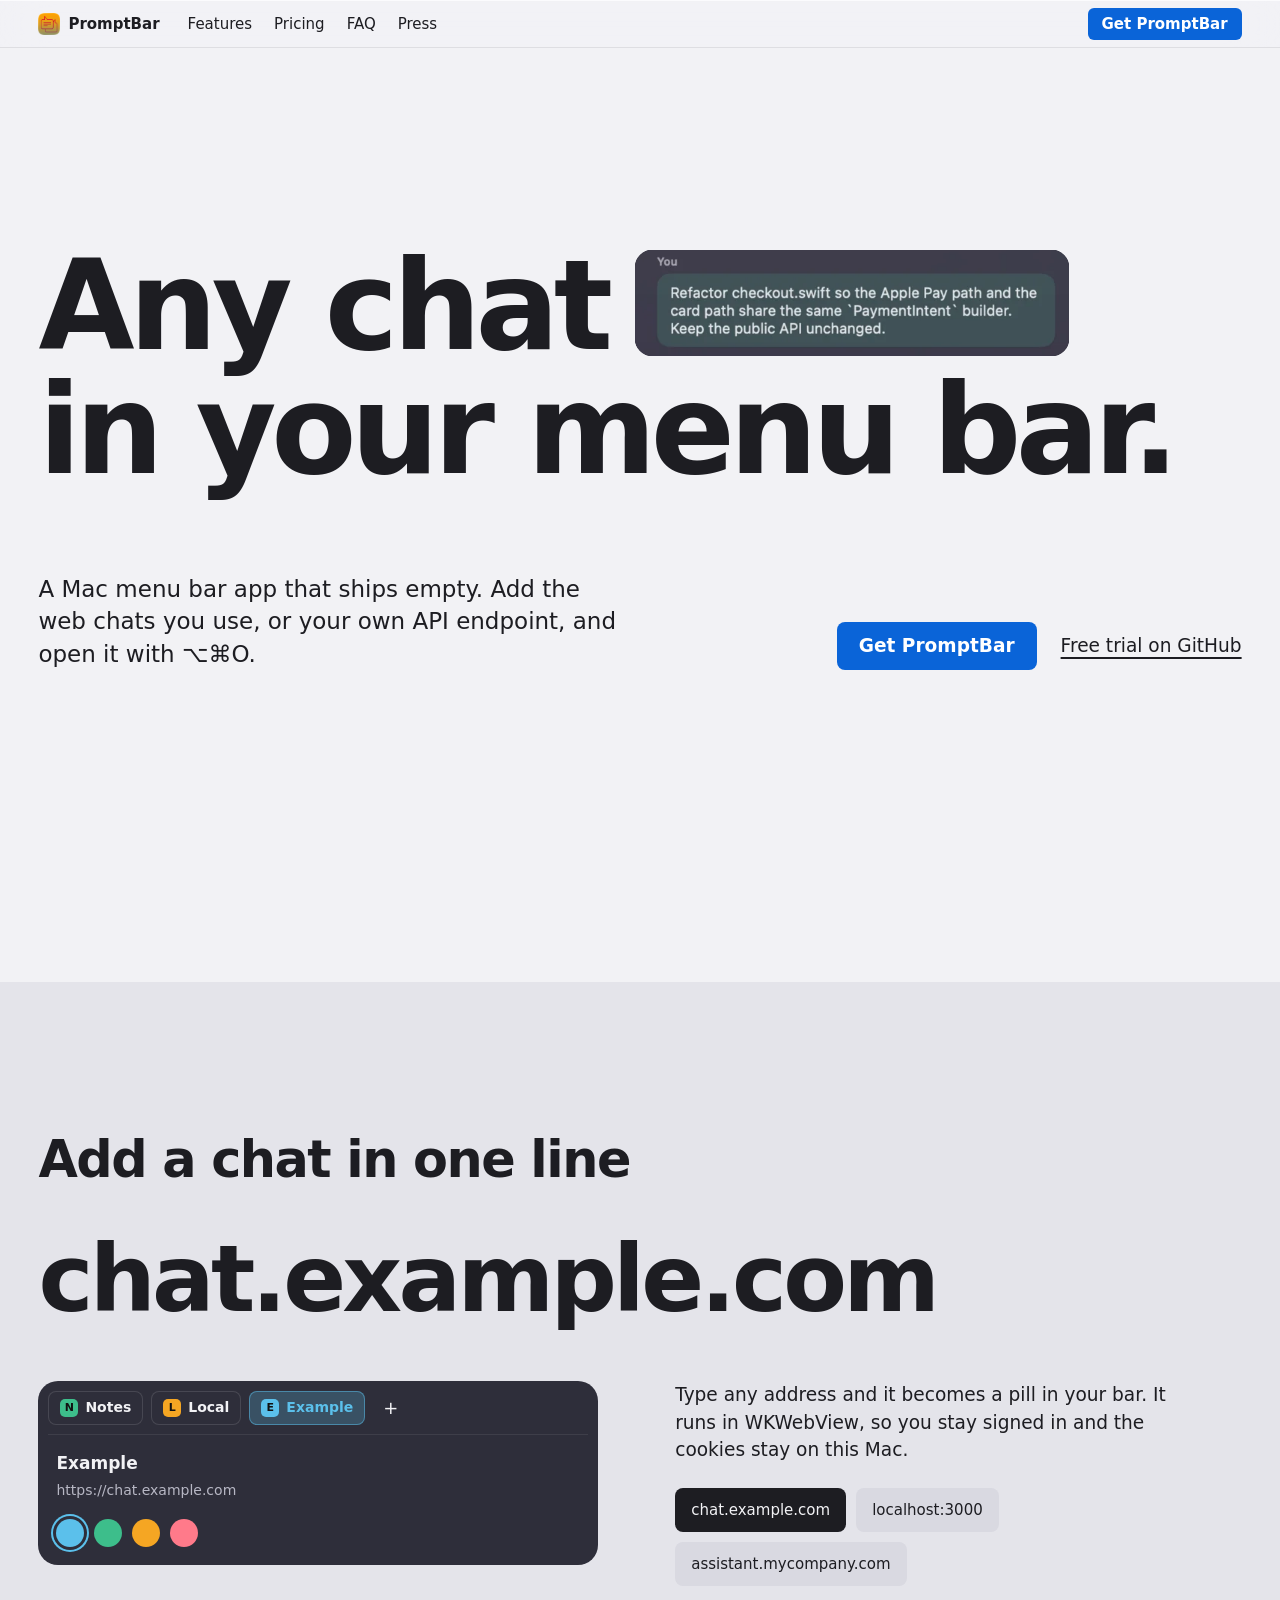
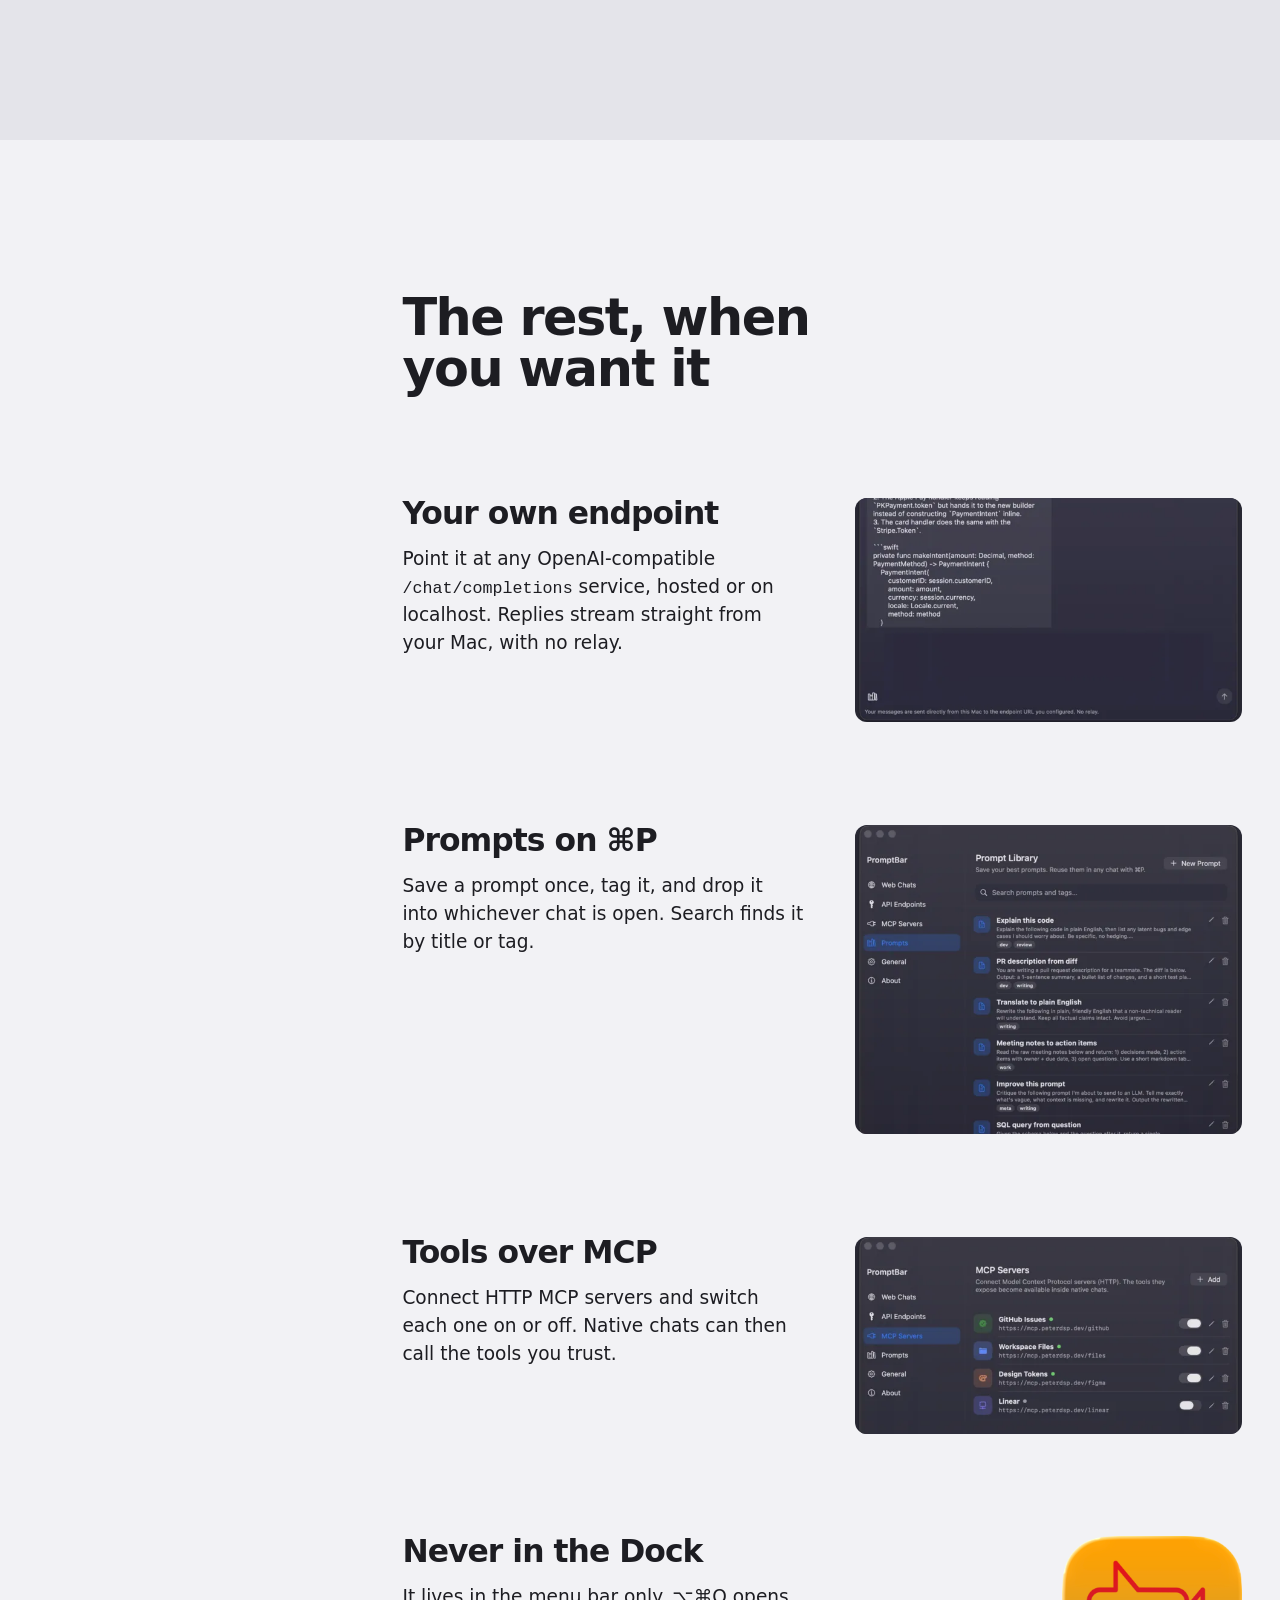
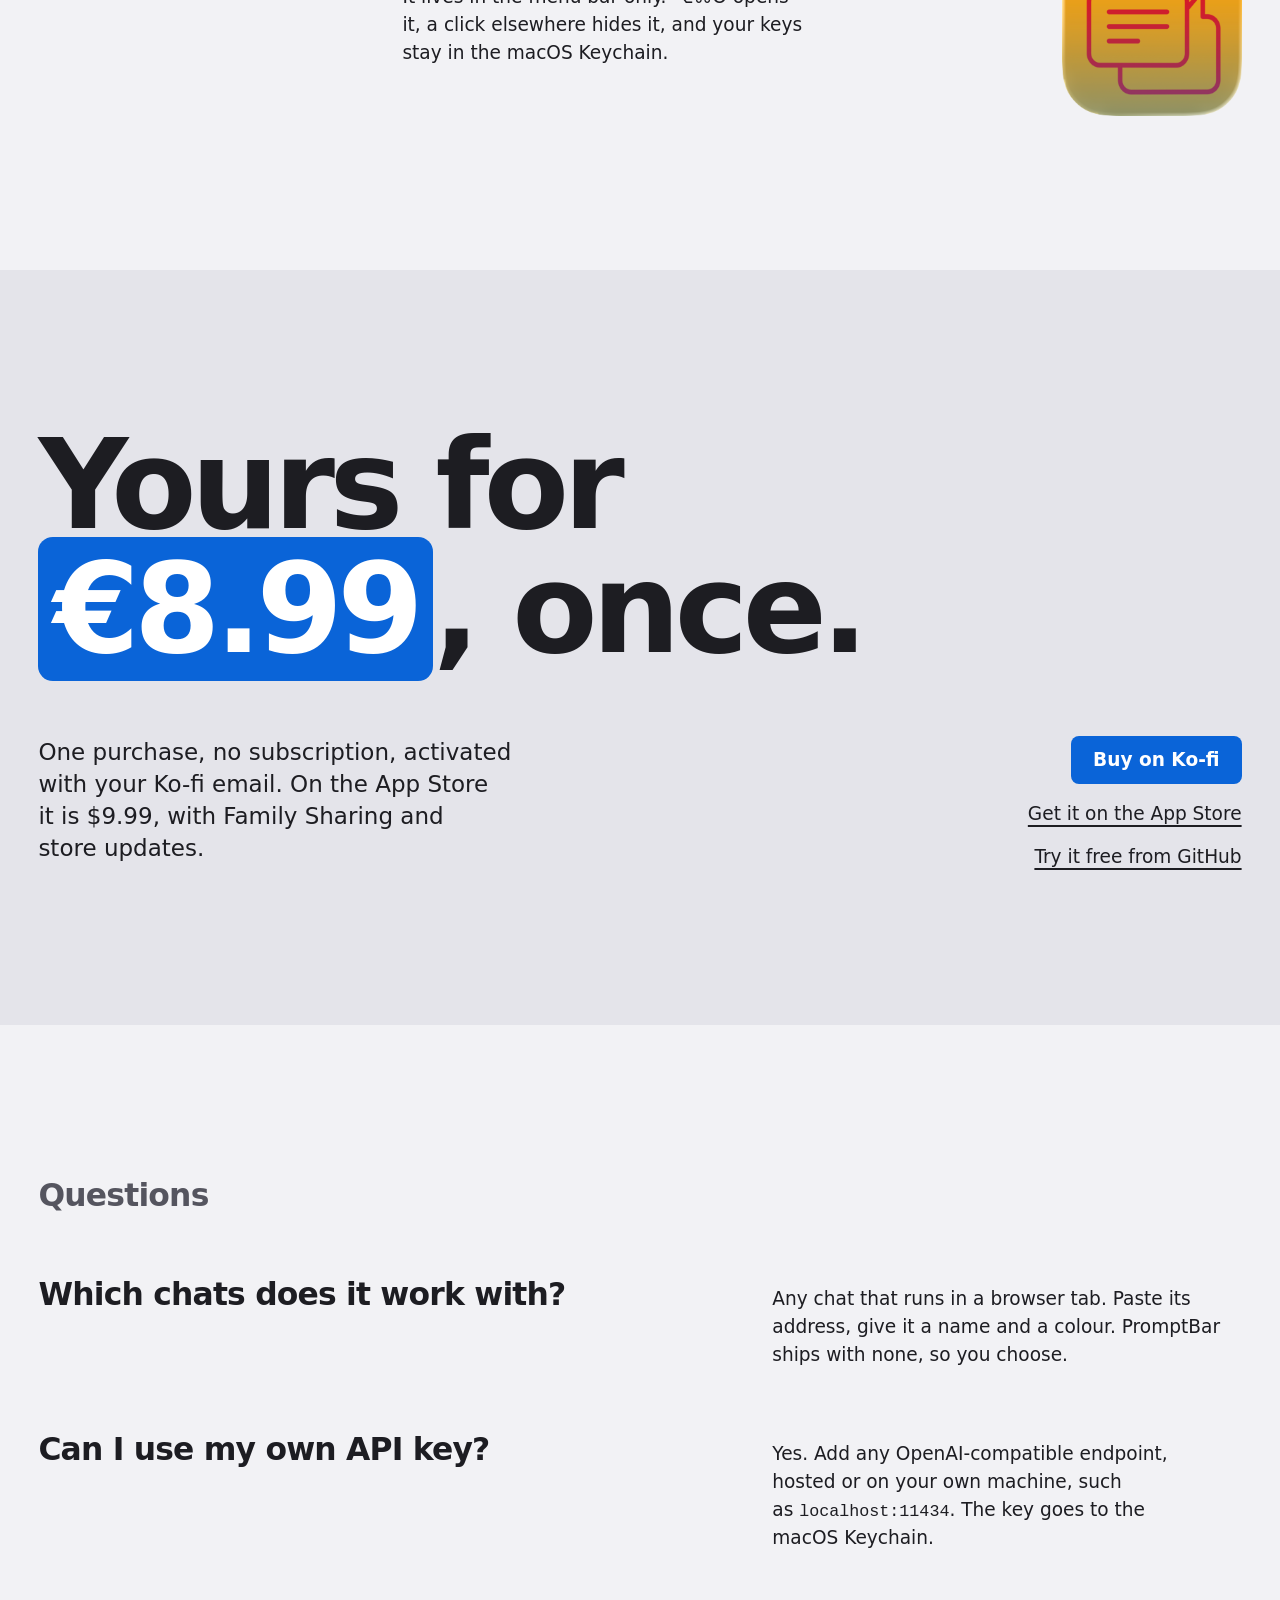
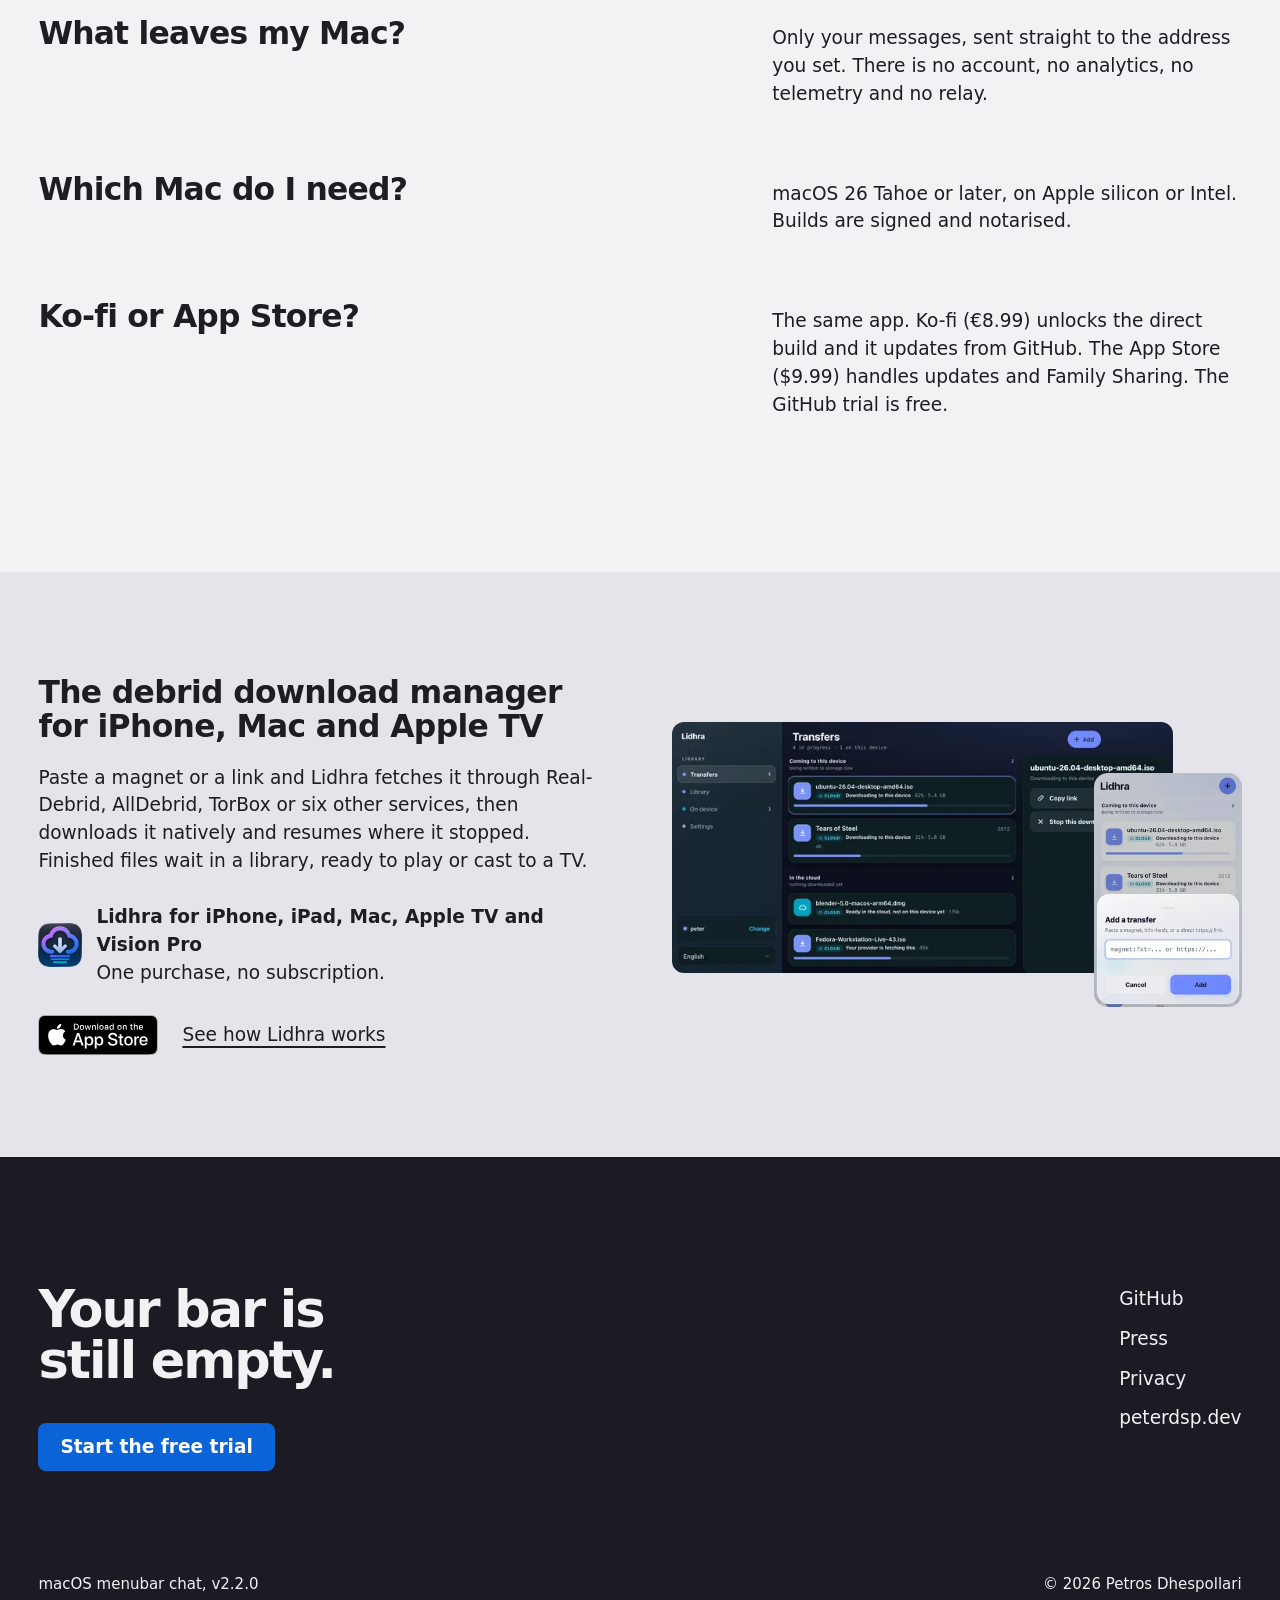
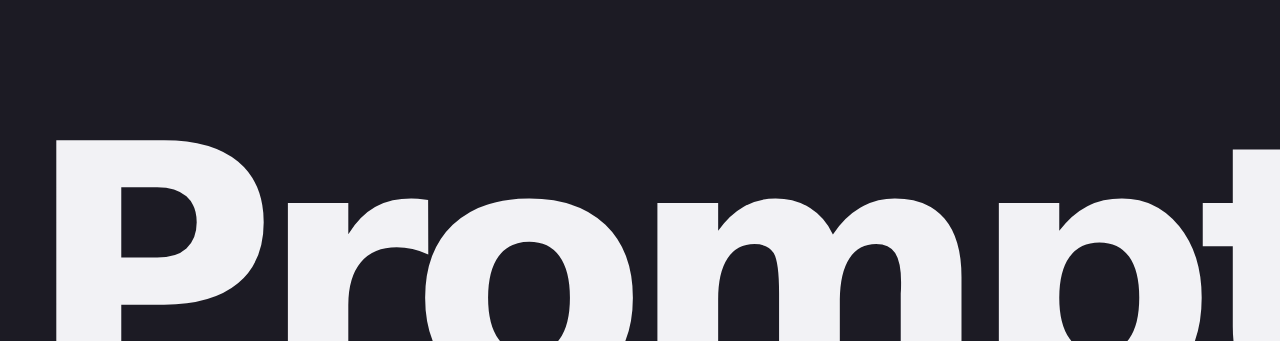
==== commit 801b3779: "Redesign the site" ====
--- a/site/index.html
+++ b/site/index.html
@@ -5,6 +5,9 @@
 <meta name="viewport" content="width=device-width, initial-scale=1">
 <title>PromptBar, any chat in your menubar</title>
 <meta name="description" content="A macOS menubar app that ships empty. Wrap any web chat in a popover or stream from any OpenAI-compatible endpoint with your own key. One keystroke, no accounts, no telemetry.">
+<meta name="color-scheme" content="light dark">
+<meta name="theme-color" content="#f2f2f5" media="(prefers-color-scheme: light)">
+<meta name="theme-color" content="#1c1b24" media="(prefers-color-scheme: dark)">
 <link rel="icon" href="assets/appicon-128.png">
 <link rel="canonical" href="https://promptbar.peterdsp.dev/">
 <meta property="og:title" content="PromptBar, any chat in your menubar">
@@ -12,232 +15,157 @@
 <meta property="og:url" content="https://promptbar.peterdsp.dev/">
 <meta property="og:type" content="website">
 <meta property="og:image" content="https://promptbar.peterdsp.dev/assets/appicon-1024.png">
-<link rel="preconnect" href="https://fonts.googleapis.com">
-<link rel="preconnect" href="https://fonts.gstatic.com" crossorigin>
-<link href="https://fonts.googleapis.com/css2?family=Jost:wght@400;500;600&display=swap" rel="stylesheet">
-<link rel="stylesheet" href="styles.css?v=2">
+<link rel="stylesheet" href="styles.css?v=3">
 </head>
 <body>
 <a class="skip" href="#main">Skip to content</a>
 
-<nav class="nav">
-  <a class="mark" href="/"><img src="assets/appicon-128.png" alt="" width="26" height="26"><span>PromptBar</span></a>
-  <div class="links">
-    <a href="#build">Build one</a>
-    <a href="#endpoint">Your key</a>
-    <a href="#price">Price</a>
+<header class="bar">
+  <a class="mark" href="/"><img src="assets/appicon-128.png" alt="" width="22" height="22"><span>PromptBar</span></a>
+  <nav class="links" aria-label="Sections">
+    <a href="#features">Features</a>
+    <a href="#price">Pricing</a>
+    <a href="#faq">FAQ</a>
     <a href="press.html">Press</a>
-  </div>
-</nav>
+  </nav>
+  <a class="btn btn-sm" href="#price">Get PromptBar</a>
+</header>
 
 <main id="main">
 
-  <!-- ===== hero: the fragment on a shaped stage ===== -->
-  <section class="hero">
-    <div class="hero-text">
-      <h1>Any chat, any model.<br>One keystroke away.</h1>
-      <p class="sub rise">PromptBar is a macOS menubar app that ships empty. Wrap any web chat in a popover, or stream natively from any OpenAI-compatible endpoint. Your key, your model, your data.</p>
-      <div class="act rise">
+  <section class="hero" aria-labelledby="title">
+    <h1 id="title">
+      <span class="h-row">Any chat <span class="strip shutter"><picture><source media="(max-width: 699px)" srcset="assets/web/strip-phone-720.webp" width="720" height="360"><img src="assets/web/strip-580.webp" width="580" height="150" alt="A PromptBar chat: your question, asking to refactor a checkout file, on its way to the model"></picture></span></span>
+      <span class="h-row">in your menu bar.</span>
+    </h1>
+    <div class="hero-foot">
+      <p class="lead rv">A Mac menu bar app that ships empty. Add the web chats you use, or your own API endpoint, and open it with ⌥⌘O.</p>
+      <div class="act rv">
         <a class="btn" href="#price">Get PromptBar</a>
         <a class="tlink" href="https://github.com/peterdsp/PromptBar/releases">Free trial on GitHub</a>
-      </div>
-      <p class="keys rise"><kbd>⌥</kbd><kbd>⌘</kbd><kbd>O</kbd> <span>to summon · macOS 26 Tahoe and later · signed and notarised</span></p>
-    </div>
-    <div class="stage">
-      <figure class="stage-fragment shutter">
-        <img src="assets/shots/native-chat.png" alt="The PromptBar popover open under the menu bar, streaming a reply from a configured endpoint, with the service tabs along the top" width="1100" height="1250" decoding="async">
-      </figure>
-    </div>
-  </section>
-
-  <!-- ===== showcase: what you hand it, what it becomes ===== -->
-  <section class="io" id="build">
-    <div class="io-in">
-      <div class="io-field">
-        <label for="url">Paste a chat URL, give it a name and a colour</label>
-        <input id="url" type="text" value="https://chat.example.com" spellcheck="false" autocomplete="off">
-        <div class="io-pick" id="pick" role="group" aria-label="Colour for this chat">
-          <button type="button" style="background:#4db3ff" data-c="#4db3ff" aria-pressed="true"><span class="sr">Sky</span></button>
-          <button type="button" style="background:#c5f53d" data-c="#c5f53d" aria-pressed="false"><span class="sr">Lime</span></button>
-          <button type="button" style="background:#ff8126" data-c="#ff8126" aria-pressed="false"><span class="sr">Orange</span></button>
-          <button type="button" style="background:#de194b" data-c="#de194b" aria-pressed="false"><span class="sr">Crimson</span></button>
-        </div>
-        <p style="margin-top:1.5rem;font-size:var(--step-small);opacity:.8">Cookies stay in this Mac's WKWebView. Nothing is uploaded, and there is no account to make.</p>
-      </div>
-      <h2 class="half-a">You bring it.</h2>
-    </div>
-    <div class="io-out">
-      <div class="pop" data-ui>
-        <div class="pop-bar"><span class="dots"><i></i><i></i><i></i></span><span>PromptBar</span><span>⌥⌘O</span></div>
-        <div class="pop-list" id="outList"></div>
-        <div class="pop-foot"><span id="outCount">1 in your bar</span><span>ships empty</span></div>
-      </div>
-      <h2>It lives here.</h2>
-    </div>
-  </section>
-
-  <!-- ===== features: sentences with switches ===== -->
-  <section class="bands" id="inside" aria-labelledby="insideH">
-    <h2 class="sr" id="insideH">What is inside</h2>
-    <div class="band-row" data-on="true" style="--f:var(--field-2)">
-      <div>
-        <p class="say">Wrap any web chat in a popover.</p>
-      </div>
-      <div>
-        <p class="cons">Paste a URL, pick a name, an icon and a colour. It runs in WKWebView and its cookies live on this Mac, not in a cloud.</p>
-      </div>
-      <button class="sw-btn" role="switch" aria-checked="true" aria-label="Wrap any web chat"><i></i></button>
-    </div>
-    <div class="band-row" data-on="true" style="--f:var(--field-3)">
-      <div>
-        <p class="say">Stream from your own endpoint.</p>
-      </div>
-      <div>
-        <p class="cons">Any OpenAI-compatible <code>/chat/completions</code> service or local runtime. Server-sent events, cancel mid-stream, straight from your Mac with no relay.</p>
-      </div>
-      <button class="sw-btn" role="switch" aria-checked="true" aria-label="Stream from your own endpoint"><i></i></button>
-    </div>
-    <div class="band-row" data-on="false" style="--f:var(--field-1)">
-      <div>
-        <p class="say">Reuse your best prompts anywhere.</p>
-      </div>
-      <div>
-        <p class="cons">Save a prompt once and call it into any chat with ⌘P. Search it, tag it, ship it.</p>
-      </div>
-      <button class="sw-btn" role="switch" aria-checked="false" aria-label="Prompt library"><i></i></button>
-    </div>
-    <div class="band-row" data-on="false" style="--f:var(--field-2)">
-      <div>
-        <p class="say">Keep every key in the Keychain.</p>
-      </div>
-      <div>
-        <p class="cons">Not in UserDefaults, not in iCloud, not in a log file. Just the macOS Keychain, on this machine.</p>
-      </div>
-      <button class="sw-btn" role="switch" aria-checked="false" aria-label="Keychain-backed keys"><i></i></button>
-    </div>
-    <div class="band-row" data-on="false" style="--f:var(--field-3)">
-      <div>
-        <p class="say">Stay out of the Dock entirely.</p>
-      </div>
-      <div>
-        <p class="cons">Menubar only. Summoned with ⌥⌘O, dismissed the moment you click away, and never an icon you have to close.</p>
-      </div>
-      <button class="sw-btn" role="switch" aria-checked="false" aria-label="Menubar only"><i></i></button>
-    </div>
-  </section>
-
-
-  <!-- ===== the screens, as the product actually looks ===== -->
-  <section class="shots" id="screens">
-    <h2>One popover. Every conversation.</h2>
-    <p class="lede">Native streaming chat, web chats you wrapped yourself, your own API endpoints, MCP servers, and a keyboard-driven prompt library. All of it in the same panel under the menubar.</p>
-    <div class="shot-grid">
-      <figure class="rise"><img src="assets/shots/native-chat.png" alt="PromptBar's native streaming chat in the menubar popover" width="1100" height="910" loading="lazy" decoding="async"><figcaption><b>Native chat</b>A reply streaming in from an endpoint you configured, token by token, with the whole conversation inside the popover. Cancel it mid-stream and the connection closes; nothing is buffered anywhere else.</figcaption></figure>
-      <figure class="rise"><img src="assets/shots/web-chats.png" alt="A web chat wrapped inside the PromptBar popover" width="1100" height="910" loading="lazy" decoding="async"><figcaption><b>Wrapped web chats</b>The settings pane where you add a chat: paste a URL, give it a name, an icon and a colour. It runs in WKWebView, so you stay signed in and the cookies never leave this Mac.</figcaption></figure>
-      <figure class="rise"><img src="assets/shots/api-endpoints.png" alt="PromptBar's API endpoint configuration" width="1100" height="910" loading="lazy" decoding="async"><figcaption><b>Your endpoints</b>Every OpenAI-compatible service you point at, hosted or on your own machine. Base URL, model, key and system prompt are saved per endpoint, and the key goes to the Keychain, not a config file.</figcaption></figure>
-      <figure class="rise"><img src="assets/shots/mcp-servers.png" alt="MCP servers configured in PromptBar" width="1100" height="910" loading="lazy" decoding="async"><figcaption><b>MCP servers</b>Tool servers listed beside the chats and reachable from the same panel, so a model you brought can call the tools you trust without leaving the popover.</figcaption></figure>
-      <figure class="rise"><img src="assets/shots/prompt-library.png" alt="PromptBar's searchable prompt library" width="1100" height="910" loading="lazy" decoding="async"><figcaption><b>Prompt library</b>The prompts you keep reaching for, searchable and tagged. ⌘P drops one into whichever chat is open, which is the difference between keeping prompts and actually reusing them.</figcaption></figure>
-    </div>
-  </section>
-
-  <!-- ===== how it works: pointing it at your endpoint ===== -->
-  <section class="stages" id="endpoint">
-    <div class="stages-in">
-      <div class="stages-l">
-        <h2 id="stClause" aria-live="polite">Name the endpoint.</h2>
-        <p class="note" id="stNote">Anything that speaks the OpenAI chat API: a hosted service, a company gateway, or a runtime on your own machine.</p>
-      </div>
-      <div class="stages-r">
-        <pre class="code" id="stCode" data-ui></pre>
-      </div>
-      <div class="scrub" style="grid-column:1/-1">
-        <label class="sr" for="stScrub">Step of the endpoint setup</label>
-        <input type="range" id="stScrub" min="0" max="3" step="1" value="0">
-        <div class="scrub-names" id="stNames"></div>
       </div>
     </div>
   </section>
 
-  <!-- ===== proof: what it does not do ===== -->
-  <section class="claims" id="privacy">
-    <h2>Private because it is empty.</h2>
-    <p class="lede">PromptBar was rebuilt around one rule: your data leaves this Mac only when you send it, and only to where you send it. There is nothing in the middle because there is no middle.</p>
-    <p class="run" id="run1"><span>No accounts.</span><span>No analytics.</span><span>No telemetry.</span><span>No relay.</span></p>
-    <p class="run" id="run2"><span>No remote config.</span><span>No Firebase.</span><span>No bundled providers.</span><span>No Dock icon.</span></p>
-  </section>
-
-  <!-- ===== pricing: the ticket ===== -->
-  <section class="price" id="price">
-    <h2>Pay once, or try it first.</h2>
-    <div class="tickets">
-      <div class="ticket rise">
-        <span class="where">Ko-fi</span>
-        <span class="amt">€8.99</span>
-        <ul>
-          <li>One-time, no subscription</li>
-          <li>Activated with your Ko-fi email</li>
-          <li>Direct build, updates from GitHub</li>
-        </ul>
-        <a class="btn" href="https://ko-fi.com/s/b1ef047a6f">Buy on Ko-fi</a>
+  <section class="type-it" id="build" aria-labelledby="buildH">
+    <h2 id="buildH" class="rv">Add a chat in one line</h2>
+    <div class="line rv" data-ui>
+      <label class="sr" for="url">Address of a web chat</label>
+      <input id="url" type="text" value="chat.example.com" spellcheck="false" autocomplete="off" autocapitalize="off" inputmode="url">
+    </div>
+    <div class="answer">
+      <div class="win rv" data-ui>
+        <div class="tabs" id="tabs" aria-live="polite">
+          <span class="tab" style="--t:#3DBE8B"><i>N</i>Notes</span>
+          <span class="tab" style="--t:#F5A623"><i>L</i>Local</span>
+          <span class="tab on" id="newTab" style="--t:#5BC0EB"><i id="newI">E</i><b id="newName">Example</b></span>
+          <span class="tab plus" aria-hidden="true">+</span>
+        </div>
+        <div class="win-body">
+          <p class="win-h" id="newTitle">Example</p>
+          <p class="win-s" id="newUrl">https://chat.example.com</p>
+          <div class="tints" id="tints" role="group" aria-label="Colour for this chat">
+            <button type="button" style="--t:#5BC0EB" aria-pressed="true"><span class="sr">Sky</span></button>
+            <button type="button" style="--t:#3DBE8B" aria-pressed="false"><span class="sr">Green</span></button>
+            <button type="button" style="--t:#F5A623" aria-pressed="false"><span class="sr">Amber</span></button>
+            <button type="button" style="--t:#FF7A8A" aria-pressed="false"><span class="sr">Rose</span></button>
+          </div>
+        </div>
       </div>
-      <div class="ticket rise">
-        <span class="where">App Store</span>
-        <span class="amt">$9.99</span>
-        <ul>
-          <li>One-time, store-managed updates</li>
-          <li>Family Sharing</li>
-          <li>No trial, pay once at checkout</li>
-        </ul>
-        <a class="btn" href="https://apps.apple.com/app/promptbar/id6743766769?mt=12">Get on the App Store</a>
-      </div>
-      <div class="ticket rise">
-        <span class="where">GitHub</span>
-        <span class="amt">Free trial</span>
-        <ul>
-          <li>Source available</li>
-          <li>Signed and notarised builds</li>
-          <li>No account needed to try it</li>
-        </ul>
-        <a class="btn dark" href="https://github.com/peterdsp/PromptBar/releases">Download the trial</a>
+      <div class="answer-text">
+        <p class="rv">Type any address and it becomes a pill in your bar. It runs in WKWebView, so you stay signed in and the cookies stay on this Mac.</p>
+        <div class="tries rv" role="group" aria-label="Try an address">
+          <button type="button" data-v="chat.example.com">chat.example.com</button>
+          <button type="button" data-v="localhost:3000">localhost:3000</button>
+          <button type="button" data-v="assistant.mycompany.com">assistant.mycompany.com</button>
+        </div>
       </div>
     </div>
   </section>
 
-  <!-- ===== cta: the first step, already taken ===== -->
-  <section class="cta">
-    <div class="cta-in">
+  <section class="rows" id="features" aria-labelledby="featH">
+    <h2 id="featH" class="rows-h rv">The rest, when you want it</h2>
+    <article class="row" id="endpoint">
       <div>
-        <h2>Your bar is still empty.</h2>
-        <p class="rise" style="margin-top:1.25rem;max-width:40ch">That is the point. Put the two or three chats you actually use in it, give them a colour, and forget the app is there until you press the keys.</p>
-        <div class="act rise">
-          <a class="btn" href="https://github.com/peterdsp/PromptBar/releases">Start the free trial</a>
-          <a class="tlink" href="https://github.com/peterdsp/PromptBar">Read the source</a>
-        </div>
+        <h3 class="rv">Your own endpoint</h3>
+        <p class="rv">Point it at any OpenAI-compatible <code>/chat/completions</code> service, hosted or on localhost. Replies stream straight from your Mac, with no relay.</p>
       </div>
-      <div class="pop rise" data-ui>
-        <div class="pop-bar"><span class="dots"><i></i><i></i><i></i></span><span>PromptBar</span><span>⌥⌘O</span></div>
-        <div class="pop-empty">Nothing here yet. Add your first chat.</div>
-        <div class="pop-foot"><span>0 in your bar</span><span>ships empty</span></div>
+      <img class="rv w-l" src="assets/web/relay-1100.webp" srcset="assets/web/relay-640.webp 640w, assets/web/relay-1100.webp 1100w" sizes="(min-width: 900px) 520px, 100vw" width="1100" height="640" alt="A streamed reply with a code block, above the note: Your messages are sent directly from this Mac to the endpoint URL you configured. No relay." loading="lazy" decoding="async">
+    </article>
+    <article class="row">
+      <div>
+        <h3 class="rv">Prompts on ⌘P</h3>
+        <p class="rv">Save a prompt once, tag it, and drop it into whichever chat is open. Search finds it by title or tag.</p>
+      </div>
+      <img class="rv w-m" src="assets/web/prompts-1100.webp" srcset="assets/web/prompts-640.webp 640w, assets/web/prompts-1100.webp 1100w" sizes="(min-width: 900px) 400px, 70vw" width="1100" height="880" alt="The Prompt Library: saved prompts such as Explain this code and PR description from diff, each with tags" loading="lazy" decoding="async">
+    </article>
+    <article class="row">
+      <div>
+        <h3 class="rv">Tools over MCP</h3>
+        <p class="rv">Connect HTTP MCP servers and switch each one on or off. Native chats can then call the tools you trust.</p>
+      </div>
+      <img class="rv w-w" src="assets/web/mcp-1100.webp" srcset="assets/web/mcp-640.webp 640w, assets/web/mcp-1100.webp 1100w" sizes="(min-width: 900px) 580px, 100vw" width="1100" height="560" alt="The MCP Servers pane: four servers with their URLs and on and off switches" loading="lazy" decoding="async">
+    </article>
+    <article class="row">
+      <div>
+        <h3 class="rv">Never in the Dock</h3>
+        <p class="rv">It lives in the menu bar only. ⌥⌘O opens it, a click elsewhere hides it, and your keys stay in the macOS Keychain.</p>
+      </div>
+      <img class="rv w-s" src="assets/appicon-256.png" width="256" height="256" alt="The PromptBar app icon" loading="lazy" decoding="async">
+    </article>
+  </section>
+
+  <section class="price" id="price" aria-labelledby="priceH">
+    <h2 id="priceH" class="rv">Yours for <span class="tag">€8.99</span>, once.</h2>
+    <div class="price-foot">
+      <p class="rv">One purchase, no subscription, activated with your Ko-fi email. On the App Store it is $9.99, with Family Sharing and store updates.</p>
+      <div class="price-act rv">
+        <a class="btn" href="https://ko-fi.com/s/b1ef047a6f">Buy on Ko-fi</a>
+        <a class="tlink" href="https://apps.apple.com/app/promptbar/id6743766769?mt=12">Get it on the App Store</a>
+        <a class="tlink" href="https://github.com/peterdsp/PromptBar/releases">Try it free from GitHub</a>
       </div>
     </div>
   </section>
 
-  <!-- ===== the sister app, one more colour chapter ===== -->
+  <section class="faq" id="faq" aria-labelledby="faqH">
+    <div class="qa"><h2 id="faqH" class="q soft rv">Questions</h2><div></div></div>
+    <div class="qa">
+      <h3 class="q rv">Which chats does it work with?</h3>
+      <p class="rv">Any chat that runs in a browser tab. Paste its address, give it a name and a colour. PromptBar ships with none, so you choose.</p>
+    </div>
+    <div class="qa">
+      <h3 class="q rv">Can I use my own API key?</h3>
+      <p class="rv">Yes. Add any OpenAI-compatible endpoint, hosted or on your own machine, such as <code>localhost:11434</code>. The key goes to the macOS Keychain.</p>
+    </div>
+    <div class="qa">
+      <h3 class="q rv">What leaves my Mac?</h3>
+      <p class="rv">Only your messages, sent straight to the address you set. There is no account, no analytics, no telemetry and no relay.</p>
+    </div>
+    <div class="qa">
+      <h3 class="q rv">Which Mac do I need?</h3>
+      <p class="rv">macOS 26 Tahoe or later, on Apple silicon or Intel. Builds are signed and notarised.</p>
+    </div>
+    <div class="qa">
+      <h3 class="q rv">Ko-fi or App Store?</h3>
+      <p class="rv">The same app. Ko-fi (€8.99) unlocks the direct build and it updates from GitHub. The App Store ($9.99) handles updates and Family Sharing. The GitHub trial is free.</p>
+    </div>
+  </section>
+
   <section class="lidhra-promo" aria-labelledby="lidhra-promo-title" lang="en">
     <div class="lidhra-promo__inner">
     <div class="lidhra-promo__copy">
-      <h2 class="lidhra-promo__title" id="lidhra-promo-title">The debrid download manager for iPhone, Mac and Apple TV</h2>
-      <p class="lidhra-promo__text">Paste a magnet or a link and Lidhra fetches it through Real-Debrid, AllDebrid, TorBox or six other services, then downloads it natively and resumes where it stopped. Finished files wait in a library, ready to play or cast to a TV.</p>
-      <div class="lidhra-promo__facts">
+      <h2 class="lidhra-promo__title rv" id="lidhra-promo-title">The debrid download manager for iPhone, Mac and Apple TV</h2>
+      <p class="lidhra-promo__text rv">Paste a magnet or a link and Lidhra fetches it through Real-Debrid, AllDebrid, TorBox or six other services, then downloads it natively and resumes where it stopped. Finished files wait in a library, ready to play or cast to a TV.</p>
+      <div class="lidhra-promo__facts rv">
         <img class="lidhra-promo__icon" src="assets/lidhra/lidhra-icon.webp" width="44" height="44" alt="Lidhra app icon" loading="lazy" decoding="async">
         <p><strong>Lidhra for iPhone, iPad, Mac, Apple TV and Vision Pro</strong><br>One purchase, no subscription.</p>
       </div>
-      <div class="lidhra-promo__actions">
-        <a class="lidhra-promo__badge" href="https://apps.apple.com/app/lidhra-debrid-downloader/id6790952504?ct=promptbar&mt=8" rel="noopener"><img src="assets/lidhra/app-store-badge-black.svg" width="120" height="40" alt="Download Lidhra on the App Store" loading="lazy" decoding="async"></a>
-        <a class="lidhra-promo__more" href="https://lidhra.peterdsp.dev/" rel="noopener">See how Lidhra works</a>
+      <div class="lidhra-promo__actions rv">
+        <a class="lidhra-promo__badge" href="https://apps.apple.com/app/lidhra-debrid-downloader/id6790952504?ct=promptbar&amp;mt=8" rel="noopener"><picture><source srcset="assets/lidhra/app-store-badge-white.svg" media="(prefers-color-scheme: dark)"><img src="assets/lidhra/app-store-badge-black.svg" width="120" height="40" alt="Download Lidhra on the App Store" loading="lazy" decoding="async"></picture></a>
+        <a class="lidhra-promo__more tlink" href="https://lidhra.peterdsp.dev/" rel="noopener">See how Lidhra works</a>
       </div>
     </div>
-    <figure class="lidhra-promo__shots">
+    <figure class="lidhra-promo__shots rv">
       <img class="lidhra-promo__library" src="assets/lidhra/lidhra-transfers-1200.webp" srcset="assets/lidhra/lidhra-transfers-640.webp 640w, assets/lidhra/lidhra-transfers-1200.webp 1200w" sizes="(min-width: 900px) 560px, 92vw" width="1200" height="600" alt="Lidhra on Mac: downloads coming to the device and files ready in the debrid cloud, with progress bars" loading="lazy" decoding="async">
       <img class="lidhra-promo__phone" src="assets/lidhra/lidhra-add-360.webp" srcset="assets/lidhra/lidhra-add-240.webp 240w, assets/lidhra/lidhra-add-360.webp 360w" sizes="(min-width: 900px) 150px, 26vw" width="360" height="570" alt="Lidhra on iPhone: the Add a transfer sheet, with a field for a magnet or an https link" loading="lazy" decoding="async">
     </figure>
@@ -247,19 +175,22 @@
 </main>
 
 <footer class="foot">
-  <p class="foot-mark">PromptBar</p>
-  <div class="foot-meta">
-    <span>macOS menubar chat, v2.2.0</span>
-    <nav>
+  <div class="foot-top">
+    <div>
+      <h2 class="rv">Your bar is still empty.</h2>
+      <a class="btn rv" href="https://github.com/peterdsp/PromptBar/releases">Start the free trial</a>
+    </div>
+    <nav class="foot-links" aria-label="More">
       <a href="https://github.com/peterdsp/PromptBar">GitHub</a>
       <a href="press.html">Press</a>
       <a href="https://github.com/peterdsp/PromptBar/blob/main/PRIVACY_POLICY.md">Privacy</a>
       <a href="https://peterdsp.dev">peterdsp.dev</a>
     </nav>
-    <span>© 2026 Petros Dhespollari</span>
   </div>
+  <div class="foot-legal"><span>macOS menubar chat, v2.2.0</span><span>© 2026 Petros Dhespollari</span></div>
+  <p class="foot-mark" aria-hidden="true">PromptBar</p>
 </footer>
 
-<script src="site.js"></script>
+<script src="site.js?v=3"></script>
 </body>
 </html>
--- a/site/styles.css
+++ b/site/styles.css
@@ -1,449 +1,308 @@
 /* PromptBar, promptbar.peterdsp.dev
-   Direction: "Colour chapters" (tasteskill v2, seed 1486403987)
-   Type: Jost · Colour: orange, sky, lime, with one near-black band
-   The idea: PromptBar ships empty and you give every chat a name, an icon and a
-   colour, so the page is the menubar you would build, one colour per chapter. */
+   Direction: "The sentence is the layout" (tasteskill v2, seed 1193143592)
+   Tokens from the app: the system face (SF Pro), the graphite of its window
+   (#2E2E3A, #393747), the macOS accent blue, the tints people give their chats
+   (#5BC0EB, #3DBE8B, #F5A623, #FF7A8A) and its 8 / 10 / 12px radii.
+   Glass is used once, on the menu bar at the top, as in macOS. */
 
 :root {
-  --bg: #ff8126;
-  --surface: #ff8d3a;
-  --ink: #111111;
-  --muted: #5c2a05;
-  --accent: #de194b;
+  color-scheme: light dark;
+  --ground: #f2f2f5;
+  --surface: #e4e4ea;
+  --surface-2: #d9d9e1;
+  --ink: #1d1d22;
+  --soft: #55555f;
+  --accent: #0a64d8;
   --accent-ink: #ffffff;
-
-  --field-1: #ff8126;  --field-1-ink: #111111;
-  --field-2: #4db3ff;  --field-2-ink: #111111;
-  --field-3: #c5f53d;  --field-3-ink: #111111;
-  --field-4: #161615;  --field-4-ink: #f2f2f2;
-  --paper: #f1f2f3;
-
-  --font-display: "Jost", system-ui, sans-serif;
-  --font-text: "Jost", system-ui, sans-serif;
-
-  --step-small: clamp(0.875rem, 0.85rem + 0.12vw, 0.9375rem);
-  --step-body: clamp(1.0625rem, 1rem + 0.25vw, 1.1875rem);
-  --step-lead: clamp(1.25rem, 1.1rem + 0.7vw, 1.625rem);
-  --step-head: clamp(2rem, 1.2rem + 3.4vw, 4.25rem);
-  --step-display: clamp(2.25rem, 1.1rem + 4.4vw, 4.4rem);
-
-  --margin: clamp(1.25rem, 2.6vw, 2.5rem);
-  --radius: 0px;
-  --ease-out: cubic-bezier(0.22, 1, 0.36, 1);
+  --inverse: #1c1b24;
+  --inverse-ink: #f2f2f5;
+  --win: #2e2e3a;
+  --win-2: #393747;
+  --win-ink: #f2f2f5;
+  --win-soft: #b7b7c4;
+  --winbg: #2e2e3a;
+  --select: #36456a;
+  --bar-bg: rgba(242, 242, 245, 0.72);
+  --bar-solid: #f2f2f5;
+  --rim: rgba(255, 255, 255, 0.7);
+  --rim-low: rgba(0, 0, 0, 0.08);
+
+  --font: -apple-system, BlinkMacSystemFont, "SF Pro Display", "SF Pro Text", "Helvetica Neue", "Segoe UI", system-ui, sans-serif;
+  --code: ui-monospace, "SF Mono", Menlo, monospace; /* taste-skill-ignore: code face, the menu bar's rim, or the app fragment's own chrome */
+
+  --s-small: 0.9375rem;
+  --s-body: clamp(1.0625rem, 1rem + 0.2vw, 1.1875rem);
+  --s-lead: clamp(1.1875rem, 1.05rem + 0.5vw, 1.4375rem);
+  --s-sub: clamp(1.375rem, 1rem + 1.2vw, 2.25rem);
+  --s-head: clamp(1.75rem, 1.1rem + 2.6vw, 3.25rem);
+  --s-display: clamp(2.5rem, 0.4rem + 9.2vw, 9.5rem);
+
+  --m: clamp(1rem, 3vw, 2.5rem);
+  --gap: clamp(7.5rem, 12vw, 11rem);
+  --r-s: 8px;
+  --r-m: 12px;
+  --r-l: 20px;
+  --ease: cubic-bezier(0.22, 1, 0.36, 1);
   --ease-expo: cubic-bezier(0.16, 1, 0.3, 1);
-  --ease-in-out: cubic-bezier(0.76, 0, 0.24, 1);
+}
+@media (prefers-color-scheme: dark) {
+  :root {
+    --ground: #1c1b24;
+    --surface: #2e2e3a;
+    --surface-2: #393747;
+    --ink: #f2f2f5;
+    --soft: #b7b7c4;
+    --accent: #0a6ee6;
+    --inverse: #f2f2f5;
+    --inverse-ink: #1d1d22;
+    --bar-bg: rgba(28, 27, 36, 0.66);
+    --bar-solid: #24232e;
+    --rim: rgba(255, 255, 255, 0.16);
+    --rim-low: rgba(0, 0, 0, 0.4);
+    --winbg: #43414f;
+  }
 }
 
 *, *::before, *::after { box-sizing: border-box; }
+html { scroll-padding-top: 64px; }
 body {
-  margin: 0; background: var(--paper); color: var(--ink);
-  font-family: var(--font-text); font-size: var(--step-body);
-  line-height: 1.45; -webkit-font-smoothing: antialiased; overflow-x: hidden;
-}
-h1, h2, h3 { font-family: var(--font-display); font-weight: 500; letter-spacing: -0.03em; line-height: 1.0; margin: 0; text-wrap: balance; }
-p { margin: 0; }
-img { display: block; max-width: 100%; }
+  margin: 0; background: var(--ground); color: var(--ink);
+  font-family: var(--font); font-size: var(--s-body); line-height: 1.5;
+  -webkit-font-smoothing: antialiased; overflow-x: clip;
+}
+h1, h2, h3 { font-weight: 600; letter-spacing: -0.03em; line-height: 1; margin: 0; text-wrap: balance; }
+p { margin: 0; text-wrap: pretty; }
+img { display: block; max-width: 100%; height: auto; }
 a { color: inherit; }
-ul, ol { list-style: none; margin: 0; padding: 0; }
-button, input, textarea { font: inherit; color: inherit; }
-::selection { background: var(--ink); color: var(--paper); }
-:focus-visible { outline: 3px solid var(--accent); outline-offset: 3px; }
+button, input { font: inherit; color: inherit; }
+code { font-family: var(--code); font-size: 0.9em; }
+::selection { background: var(--accent); color: var(--accent-ink); }
+:focus-visible { outline: 3px solid var(--accent); outline-offset: 3px; border-radius: 4px; }
 .sr { position: absolute; width: 1px; height: 1px; overflow: hidden; clip-path: inset(50%); white-space: nowrap; }
 .skip { position: absolute; left: -9999px; }
-.skip:focus { left: 1rem; top: 1rem; z-index: 99; background: var(--ink); color: var(--paper); padding: 12px 18px; }
+.skip:focus { left: 1rem; top: 1rem; z-index: 99; background: var(--ink); color: var(--ground); padding: 12px 18px; }
 
 .btn {
   display: inline-flex; align-items: center; justify-content: center;
-  min-height: 48px; padding: 0 22px;
+  min-height: 48px; padding: 0 22px; border: 0; border-radius: var(--r-s);
   background: var(--accent); color: var(--accent-ink);
-  font-weight: 500; font-size: var(--step-body); text-decoration: none;
-  border: 0; border-radius: var(--radius); cursor: pointer;
-  transition: opacity 180ms var(--ease-out), transform 140ms var(--ease-out);
-}
-.btn:hover { opacity: 0.9; }
-.btn:active { transform: translateY(1px); }
-.btn.dark { background: var(--ink); color: var(--paper); }
-.tlink { font-weight: 500; text-decoration: underline; text-decoration-thickness: 2px; text-underline-offset: 4px; }
+  font-weight: 600; font-size: var(--s-body); text-decoration: none; cursor: pointer;
+  transition: transform 160ms var(--ease), filter 160ms var(--ease);
+}
+.btn:hover { filter: brightness(1.12); transform: translateY(-1px); }
+.btn:active { transform: translateY(1px) scale(0.98); }
+.btn-sm { min-height: 32px; padding: 0 14px; font-size: var(--s-small); border-radius: 6px; }
+.tlink { font-weight: 500; text-decoration: underline; text-decoration-thickness: 2px; text-underline-offset: 5px; transition: opacity 160ms var(--ease); }
 .tlink:hover { opacity: 0.65; }
 
-/* ---------- navigation ---------- */
-.nav { display: flex; align-items: center; justify-content: space-between; gap: 1rem; padding: 28px var(--margin) 0; font-size: var(--step-small); }
-.nav a { text-decoration: none; }
-.nav .mark { display: flex; align-items: center; gap: 10px; font-weight: 500; font-size: var(--step-body); letter-spacing: -0.02em; }
-.nav .mark img { width: 26px; height: 26px; }
-.nav .links { display: flex; gap: 20px; align-items: center; flex-wrap: wrap; }
-.nav .links a:hover { opacity: 0.6; }
-
-/* ---------- hero: fragment on a shaped stage ---------- */
-.hero { position: relative; min-height: 86svh; overflow: hidden; }
-.hero-text { padding: clamp(2.5rem, 7vh, 6rem) var(--margin) 0; max-width: 58rem; position: relative; z-index: 2; }
-.hero h1 { font-size: var(--step-display); line-height: 1.02; max-width: min(46rem, calc(100vw - 2 * var(--margin))); }
-.hero .sub { margin-top: 1.4rem; max-width: min(34rem, calc(40vw - 4rem)); font-size: var(--step-body); }
-.hero .act { margin-top: 1.75rem; max-width: min(34rem, calc(40vw - 4rem)); display: flex; flex-wrap: wrap; gap: 1rem 1.25rem; align-items: center; }
-.hero .keys { margin-top: 1.5rem; max-width: min(34rem, calc(40vw - 4rem)); display: flex; align-items: center; flex-wrap: wrap; gap: 8px; font-size: var(--step-small); }
-kbd {
-  display: inline-grid; place-items: center; min-width: 30px; height: 30px; padding: 0 8px;
-  background: var(--ink); color: var(--paper); font-family: inherit; font-size: var(--step-small); font-weight: 500;
-}
-.stage {
-  position: absolute; left: 40%; right: 0; top: 36%; bottom: 0;
-  background: var(--field-1);
-  clip-path: polygon(120px 0, 100% 0, 100% 100%, 0 100%, 0 120px);
-  padding: 56px 0 0 56px; overflow: hidden;
-}
-.stage-fragment { width: min(660px, 100%); margin: 0; }
-.stage-fragment img { width: 100%; height: auto; display: block; }
-
-/* ---------- the popover: the product's one object ---------- */
-[data-ui] { font-family: var(--font-text); font-size: 14px; line-height: 1.4; color: var(--ink); max-width: 100%; min-width: 0; }
-.pop { background: var(--paper); width: 100%; }
-.pop-bar { display: flex; align-items: center; justify-content: space-between; gap: 10px; padding: 10px 12px; background: color-mix(in srgb, var(--ink) 8%, var(--paper)); font-weight: 500; }
-.pop-bar .dots { display: flex; gap: 5px; }
-.pop-bar .dots i { width: 9px; height: 9px; border-radius: 50%; background: color-mix(in srgb, var(--ink) 28%, transparent); display: block; }
-.pop-list { padding: 8px; display: grid; gap: 4px; }
-.pop-row { display: flex; align-items: center; gap: 10px; padding: 9px 10px; background: transparent; border: 0; width: 100%; text-align: left; cursor: default; }
-.pop-row .sw { width: 22px; height: 22px; flex: none; display: grid; place-items: center; font-size: 12px; font-weight: 600; color: var(--ink); }
-.pop-row .nm { flex: 1; min-width: 0; font-weight: 500; overflow: hidden; text-overflow: ellipsis; white-space: nowrap; }
-.pop-row .kind { font-size: 13px; color: color-mix(in srgb, var(--ink) 58%, transparent); flex: none; }
-.pop-row[aria-current="true"] { background: color-mix(in srgb, var(--ink) 9%, transparent); }
-.pop-foot { padding: 9px 12px; font-size: 13px; color: color-mix(in srgb, var(--ink) 58%, transparent); display: flex; justify-content: space-between; gap: 10px; }
-.pop-empty { padding: 26px 14px; text-align: center; font-size: 14px; color: color-mix(in srgb, var(--ink) 58%, transparent); }
-
-/* ---------- showcase: input half, output half ---------- */
-.io { display: grid; grid-template-columns: 1fr 1fr; min-height: 68svh; }
-.io-in { background: var(--field-4); color: var(--field-4-ink); padding: clamp(2rem, 6vh, 5rem) clamp(1.5rem, 3vw, 3rem); display: flex; flex-direction: column; justify-content: space-between; }
-.io-out { background: var(--field-2); color: var(--field-2-ink); padding: clamp(2rem, 6vh, 5rem) clamp(1.5rem, 3vw, 3rem); display: flex; flex-direction: column; justify-content: space-between; }
-.io h2 { font-size: var(--step-head); }
-.io .half-a { align-self: flex-start; }
-.io-field { width: min(34ch, 100%); }
-.io-field label { display: block; font-size: var(--step-small); margin-bottom: 10px; opacity: .8; }
-.io-field input {
-  width: 100%; background: transparent; border: 0; border-bottom: 2px solid currentColor;
-  font-size: clamp(1.125rem, 1.6vw, 1.5rem); padding: 6px 0; color: inherit;
-}
-.io-field input::placeholder { color: currentColor; opacity: .45; }
-.io-pick { margin-top: 1.75rem; display: flex; align-items: center; gap: 12px; flex-wrap: wrap; font-size: var(--step-small); }
-.io-pick button { width: 30px; height: 30px; border: 0; cursor: pointer; padding: 0; }
-.io-pick button[aria-pressed="true"] { outline: 3px solid currentColor; outline-offset: 3px; }
-.io-out .pop { width: min(460px, 100%); }
-
-/* ---------- features: sentences with switches ---------- */
-.bands { }
-.band-row { padding: clamp(1.5rem, 3.5vh, 2.5rem) var(--margin); min-height: 20vh; display: grid; grid-template-columns: minmax(0, 1.1fr) minmax(0, 0.9fr) auto; gap: clamp(1.5rem, 3vw, 3rem); align-items: center; background: var(--paper); transition: background 320ms var(--ease-out); }
-.band-row .say { font-size: clamp(1.5rem, 3.4vw, 3rem); font-weight: 500; letter-spacing: -0.03em; color: color-mix(in srgb, var(--ink) 55%, var(--paper)); transition: color 320ms var(--ease-out); }
-.band-row .cons { font-size: var(--step-body); max-width: 46ch; color: color-mix(in srgb, var(--ink) 62%, var(--paper)); transition: color 320ms var(--ease-out); }
-.band-row[data-on="true"] { background: var(--f, var(--field-2)); }
-.band-row[data-on="true"] .say { color: var(--ink); }
-.band-row[data-on="true"] .cons { color: var(--ink); }
-.sw-btn { width: 3.4em; height: 1.9em; background: color-mix(in srgb, var(--ink) 42%, transparent); border: 0; padding: 0.22em; cursor: pointer; display: flex; align-items: center; transition: background 200ms var(--ease-out); }
-.sw-btn i { width: 1.46em; height: 1.46em; background: #ffffff; display: block; transition: transform 200ms var(--ease-out); }
-.sw-btn[aria-checked="true"] { background: var(--ink); }
-.sw-btn[aria-checked="true"] i { transform: translateX(1.5em); }
-
-/* ---------- how it works: the endpoint stages ---------- */
-.stages { background: var(--field-3); color: var(--field-3-ink); }
-.stages-in { display: grid; grid-template-columns: 1fr 1fr; min-height: 0; }
-.stages-l { padding: clamp(2rem, 6vh, 5rem) clamp(1.5rem, 3vw, 3rem); display: flex; flex-direction: column; justify-content: center; }
-.stages-r { padding: clamp(2rem, 5vh, 3.5rem) clamp(1.5rem, 3vw, 3rem); display: grid; place-items: center; background: var(--field-4); color: var(--field-4-ink); }
-.stages h2 { font-size: var(--step-head); max-width: 13ch; }
-.stages .note { margin-top: 1.25rem; max-width: 40ch; }
-.scrub { padding: 1.5rem var(--margin) 2.5rem; background: var(--field-3); }
-.scrub input[type=range] { -webkit-appearance: none; appearance: none; width: 100%; height: 8px; background: color-mix(in srgb, var(--ink) 25%, transparent); margin: 0; cursor: pointer; }
-.scrub input[type=range]::-webkit-slider-thumb { -webkit-appearance: none; width: 32px; height: 32px; background: var(--accent); border: 0; cursor: pointer; }
-.scrub input[type=range]::-moz-range-thumb { width: 32px; height: 32px; background: var(--accent); border: 0; cursor: pointer; }
-.scrub-names { display: flex; justify-content: space-between; gap: 10px; margin-top: 14px; font-size: var(--step-small); font-weight: 500; color: var(--muted); }
-.scrub-names span[aria-current] { color: var(--ink); }
-pre, code { font-family: ui-monospace, SFMono-Regular, Menlo, monospace; }
-.code { background: var(--paper); color: var(--ink); padding: 24px 26px; font-size: 15px; line-height: 1.75; overflow-x: auto; width: min(600px, 100%); margin: 0; }
-.code .c-line { display: block; transition: opacity 260ms var(--ease-out); }
-.code .c-wait { opacity: .42; font-style: italic; }
-.code .c-set { opacity: .55; }
-.code .c-now { background: color-mix(in srgb, var(--accent) 16%, transparent); font-weight: 600; }
-.code .c-brace { opacity: .55; }
-.code b { font-weight: 600; }
-
-/* ---------- proof: short claims running off the edges ---------- */
-.claims { background: var(--field-4); color: var(--field-4-ink); padding: clamp(4rem, 9vh, 7rem) 0; overflow: hidden; }
-.claims h2 { font-size: var(--step-head); padding-inline: var(--margin); max-width: 16ch; margin-bottom: 2rem; }
-.claims p.lede { padding-inline: var(--margin); max-width: 52ch; margin-bottom: 2.5rem; }
-.claims .run { display: flex; gap: 2.5rem; font-size: clamp(1.75rem, 4.4vw, 3.5rem); font-weight: 500; letter-spacing: -0.03em; white-space: nowrap; padding-inline: var(--margin); }
-.claims .run + .run { margin-top: 0.5rem; }
-.claims .run span { opacity: .45; }
-.claims .run span.lit { opacity: 1; }
-
-/* ---------- pricing: the ticket ---------- */
-.price { background: var(--field-1); color: var(--field-1-ink); padding: clamp(4rem, 9vh, 7rem) var(--margin); }
-.price h2 { font-size: var(--step-head); max-width: 16ch; }
-.tickets { margin-top: clamp(2rem, 4vw, 3.5rem); display: grid; grid-template-columns: repeat(auto-fit, minmax(min(260px, 100%), 1fr)); gap: 1.5rem; max-width: 60rem; }
-.ticket { background: var(--paper); padding: 1.75rem 1.5rem; display: flex; flex-direction: column; gap: 0.75rem; }
-.ticket .amt { font-size: clamp(2rem, 4vw, 3rem); font-weight: 500; letter-spacing: -0.04em; line-height: 1; }
-.ticket .where { font-weight: 500; }
-.ticket ul { display: grid; gap: 6px; font-size: var(--step-small); color: var(--muted); }
-.ticket .btn { margin-top: auto; }
-
-/* ---------- cta and footer ---------- */
-.cta { background: var(--field-3); color: var(--field-3-ink); padding: clamp(5rem, 12vh, 9rem) var(--margin); }
-.cta h2 { font-size: var(--step-head); max-width: 14ch; }
-.cta .pop { width: 100%; }
-.cta-in { display: grid; grid-template-columns: minmax(0, 1fr) minmax(0, 30rem); gap: clamp(2rem, 4vw, 3.5rem); align-items: center; max-width: 76rem; }
-.cta .act { margin-top: 1.75rem; display: flex; flex-wrap: wrap; gap: 1rem 1.25rem; align-items: center; }
-.foot { background: var(--field-4); color: var(--field-4-ink); padding: clamp(3rem, 7vh, 5rem) var(--margin) 2rem; }
-.foot-mark { font-size: clamp(3.5rem, 17vw, 15rem); font-weight: 500; letter-spacing: -0.05em; line-height: 0.85; }
-.foot-meta { margin-top: 2rem; display: grid; grid-template-columns: 1fr auto 1fr; gap: 1rem; font-size: var(--step-small); align-items: baseline; }
-.foot-meta nav { display: flex; gap: 1.25rem; justify-content: center; flex-wrap: wrap; }
-.foot-meta :last-child { text-align: right; }
-
-/* ---------- the sister app: Lidhra, one more colour chapter ---------- */
-/* Lidhra promo. A content-layer card: solid surface, no glass, no shadow.
-   Each site maps its own tokens onto the --lp-* roles below. */
-
-.lidhra-promo {
-  --lp-surface: #f2f2f4;
-  --lp-ink: #16161a;
-  --lp-muted: #55555c;
-  --lp-link: #1f5fd1;
-  --lp-ring: #1f5fd1;
-  --lp-radius: 22px;
-  --lp-pad: clamp(18px, 4vw, 32px);
-  --lp-font: inherit;
-  --lp-title-size: clamp(1.5rem, 1.1rem + 1.6vw, 2.1rem);
-  container-type: inline-size;
-  margin: 3rem 0;
-  padding: var(--lp-pad);
-  border-radius: var(--lp-radius);
-  background: var(--lp-surface);
-  color: var(--lp-ink);
-  font-family: var(--lp-font);
-  text-align: left;
-}
-
-.lidhra-promo__copy { min-width: 0; }
-
-.lidhra-promo__title {
-  margin: 0;
-  max-width: 24ch;
-  font-size: var(--lp-title-size);
-  line-height: 1.08;
-  letter-spacing: -0.025em;
-  font-weight: 750;
-  text-wrap: balance;
-  color: var(--lp-ink);
-}
-
-.lidhra-promo__text {
-  margin: 14px 0 0;
-  max-width: 46ch;
-  font-size: 1.0625rem;
-  line-height: 1.55;
-  color: var(--lp-ink);
-}
-
-.lidhra-promo__facts {
-  display: flex;
-  gap: 12px;
-  align-items: center;
-  margin-top: 20px;
-}
-
-.lidhra-promo__facts p {
-  margin: 0;
-  font-size: 0.95rem;
-  line-height: 1.45;
-  color: var(--lp-muted);
-}
-
-.lidhra-promo__facts strong { color: var(--lp-ink); font-weight: 650; }
-
-/* Concentric with the card: the icon's radius is the platform's squircle approximation. */
-.lidhra-promo__icon {
-  flex: none;
-  width: 44px;
-  height: 44px;
-  border-radius: 10px;
-}
-
-.lidhra-promo__actions {
-  display: flex;
-  flex-wrap: wrap;
-  align-items: center;
-  gap: 12px 22px;
-  margin-top: 22px;
-}
-
-.lidhra-promo__badge {
-  display: inline-block;
-  line-height: 0;
-  border-radius: 9px;
-}
-
-.lidhra-promo__badge img {
-  display: block;
-  width: auto;
-  height: 48px;
-}
-
-.lidhra-promo__more {
-  font-weight: 650;
-  color: var(--lp-link);
-  text-underline-offset: 3px;
-}
-
-.lidhra-promo a:focus-visible {
-  outline: 3px solid var(--lp-ring);
-  outline-offset: 3px;
-}
-
-/* Screens: the library on the big screen, the phone overlapping its corner.
-   Inner radii are the card radius minus the card padding, so the corners stay concentric. */
-.lidhra-promo__shots {
-  order: -1;
-  display: grid;
-  margin: 0 0 13%;
-  min-width: 0;
-}
-
-.lidhra-promo__library,
-.lidhra-promo__phone { grid-area: 1 / 1; display: block; height: auto; }
-
-.lidhra-promo__library {
-  width: 100%;
-  aspect-ratio: 2 / 1;
-  object-fit: cover;
-  border-radius: max(8px, calc(var(--lp-radius) - var(--lp-pad) + 4px));
-  background: #0d1424;
-}
-
-.lidhra-promo__phone {
-  justify-self: end;
-  align-self: end;
-  width: 27%;
-  aspect-ratio: 360 / 570;
-  margin: 0 5% -13% 0;
-  border-radius: 14px;
-  outline: 4px solid var(--lp-surface);
-  background: #e9ebf2;
-}
-
-.lidhra-promo__inner {
-  display: grid;
-  grid-template-columns: minmax(0, 1fr);
-  gap: 24px 40px;
-}
-
-@container (min-width: 700px) {
-  .lidhra-promo__inner { grid-template-columns: minmax(0, 1fr) minmax(0, 1.15fr); align-items: center; }
-  .lidhra-promo__shots { order: 0; margin-bottom: 9%; }
-  .lidhra-promo__phone { width: 25%; margin-bottom: -9%; }
-}
-
-@container (min-width: 480px) and (max-width: 699px) {
-  .lidhra-promo__shots { margin-bottom: 9%; }
-  .lidhra-promo__phone { width: 21%; margin-bottom: -9%; }
-}
-
-.lidhra-promo {
-  --lp-surface: var(--field-2);
-  --lp-ink: var(--field-2-ink);
-  --lp-muted: var(--field-2-ink);
-  --lp-link: var(--field-2-ink);
-  --lp-ring: var(--field-2-ink);
-  --lp-radius: var(--radius);
-  --lp-pad: clamp(5rem, 12vh, 9rem) var(--margin);
-  --lp-title-size: clamp(2rem, 1.2rem + 2.6vw, 3.5rem);
-  margin: 0;
-}
-.lidhra-promo__inner { max-width: 76rem; }
-.lidhra-promo__title { font-weight: 500; letter-spacing: -0.03em; line-height: 1; max-width: 24ch; }
-.lidhra-promo__library { border-radius: 0; }
-.lidhra-promo__phone { border-radius: 12px; }
-.lidhra-promo__more { text-decoration: underline; text-decoration-thickness: 2px; }
+/* ---------- the menu bar: the one glass surface ---------- */
+.bar {
+  position: sticky; top: 0; z-index: 20;
+  display: flex; align-items: center; gap: 28px;
+  height: 48px; padding: 0 var(--m);
+  background: var(--bar-bg);
+  -webkit-backdrop-filter: blur(24px) saturate(180%);
+  backdrop-filter: blur(24px) saturate(180%);
+  box-shadow: inset 0 1px 0 var(--rim), inset 0 -1px 0 var(--rim-low); /* taste-skill-ignore: code face, the menu bar's rim, or the app fragment's own chrome */
+}
+@supports not ((backdrop-filter: blur(1px)) or (-webkit-backdrop-filter: blur(1px))) { .bar { background: var(--bar-solid); } }
+@media (prefers-reduced-transparency: reduce) { .bar { background: var(--bar-solid); -webkit-backdrop-filter: none; backdrop-filter: none; } }
+@media (prefers-contrast: more) { .bar { background: var(--ground); -webkit-backdrop-filter: none; backdrop-filter: none; box-shadow: inset 0 -2px 0 var(--ink); } } /* taste-skill-ignore: code face, the menu bar's rim, or the app fragment's own chrome */
+.mark { display: inline-flex; align-items: center; gap: 8px; font-weight: 700; font-size: var(--s-small); text-decoration: none; }
+.mark img { width: 22px; height: 22px; }
+.links { display: flex; gap: 22px; margin-right: auto; }
+.links a { font-size: var(--s-small); font-weight: 500; text-decoration: none; padding: 6px 0; transition: opacity 160ms var(--ease); }
+.links a:hover { opacity: 0.6; }
+@media (max-width: 640px) { .links a:not(:nth-child(2)) { display: none; } .bar { gap: 18px; } }
+
+/* ---------- hero: the sentence with the chat inside it ---------- */
+.hero {
+  min-height: calc(92svh - 48px); padding: clamp(3rem, 10vh, 7rem) var(--m) clamp(2rem, 6vh, 4rem);
+  display: grid; align-content: center; gap: clamp(3rem, 9vh, 6rem);
+}
+.hero h1 { font-size: var(--s-display); letter-spacing: -0.045em; line-height: 1; }
+.h-row { display: flex; align-items: baseline; gap: 0.22em; white-space: nowrap; }
+.strip {
+  flex: 0 0 3.5em; height: 0.86em; align-self: baseline; position: relative; top: 0.06em;
+  border-radius: clamp(10px, 1.1vw, 18px); overflow: hidden; background: var(--win);
+}
+.strip picture, .strip img { display: block; width: 100%; height: 100%; }
+.strip img { object-fit: cover; object-position: 50% 50%; }
+.hero-foot { display: flex; justify-content: space-between; align-items: flex-end; gap: 2rem 3rem; flex-wrap: wrap; }
+.lead { font-size: var(--s-lead); line-height: 1.4; max-width: 40ch; }
+.act { display: flex; align-items: center; gap: 1rem 1.5rem; flex-wrap: wrap; }
+@media (max-width: 699px) {
+  .hero { min-height: auto; padding-top: 3rem; gap: 2.25rem; }
+  .hero h1 { font-size: 10.2vw; }
+  .h-row:first-child { flex-wrap: wrap; }
+  .strip { flex: 0 0 100%; height: auto; aspect-ratio: 2 / 1; order: 2; margin: 0.18em 0 0.12em; top: 0; }
+  .strip img { object-position: 50% 30%; }
+}
+
+/* ---------- the line you type ---------- */
+.type-it { background: var(--surface); padding: var(--gap) var(--m); margin-top: var(--gap); }
+.type-it h2 { font-size: var(--s-head); }
+.line { margin-top: 2.5rem; display: flex; align-items: center; }
+.line input {
+  width: 100%; border: 0; background: transparent; padding: 0; outline: none;
+  font-size: clamp(2.5rem, 1rem + 6vw, 7rem); font-weight: 600; letter-spacing: -0.04em; line-height: 1.15;
+  caret-color: var(--accent);
+}
+.line:focus-within { box-shadow: inset 0 -4px 0 var(--accent); } /* taste-skill-ignore: code face, the menu bar's rim, or the app fragment's own chrome */
+.answer { margin-top: 3rem; display: grid; grid-template-columns: minmax(0, 560px) minmax(0, 1fr); gap: 2.5rem clamp(2rem, 6vw, 6rem); align-items: start; }
+.answer-text { display: grid; gap: 1.5rem; max-width: 44ch; }
+.win { background: var(--winbg); color: var(--win-ink); border-radius: var(--r-l); padding: 10px; }
+.tabs { display: flex; gap: 8px; flex-wrap: wrap; padding-bottom: 10px; box-shadow: inset 0 -1px 0 rgba(255,255,255,0.08); } /* taste-skill-ignore: code face, the menu bar's rim, or the app fragment's own chrome */
+.tab {
+  display: inline-flex; align-items: center; gap: 7px; height: 34px; padding: 0 12px;
+  border-radius: var(--r-s); font-size: 14px; font-weight: 600;
+  box-shadow: inset 0 0 0 1px rgba(255,255,255,0.12); /* taste-skill-ignore: code face, the menu bar's rim, or the app fragment's own chrome */
+}
+.tab i { font-style: normal; width: 18px; height: 18px; border-radius: 5px; display: grid; place-items: center; font-size: 11px; font-weight: 700; background: var(--t); color: #111; }
+.tab.on { background: color-mix(in srgb, var(--t) 24%, transparent); color: var(--t); box-shadow: inset 0 0 0 1px color-mix(in srgb, var(--t) 50%, transparent); } /* taste-skill-ignore: code face, the menu bar's rim, or the app fragment's own chrome */
+.tab.plus { padding: 0 10px; font-size: 18px; font-weight: 400; box-shadow: none; } /* taste-skill-ignore: code face, the menu bar's rim, or the app fragment's own chrome */
+.win-body { padding: 16px 8px 8px; display: grid; gap: 4px; }
+.win-h { font-size: 17px; font-weight: 700; }
+.win-s { font-size: 14px; color: var(--win-soft); overflow-wrap: anywhere; }
+.tints { display: flex; gap: 10px; margin-top: 14px; }
+.tints button { width: 28px; height: 28px; border-radius: 50%; border: 0; background: var(--t); cursor: pointer; transition: transform 160ms var(--ease); }
+.tints button:hover { transform: scale(1.12); }
+.tints button[aria-pressed="true"] { box-shadow: 0 0 0 3px var(--winbg), 0 0 0 5px var(--t); } /* taste-skill-ignore: code face, the menu bar's rim, or the app fragment's own chrome */
+.tries { display: flex; flex-wrap: wrap; gap: 10px; }
+.tries button {
+  min-height: 44px; padding: 0 16px; border: 0; border-radius: var(--r-s);
+  background: var(--surface-2); font-size: var(--s-small); font-weight: 500; cursor: pointer;
+  transition: transform 160ms var(--ease), background-color 160ms var(--ease);
+}
+.tries button:hover { transform: translateY(-1px); }
+.tries button:active { transform: scale(0.97); }
+.tries button[aria-pressed="true"] { background: var(--ink); color: var(--ground); }
+@media (max-width: 899px) { .answer { grid-template-columns: 1fr; } }
+
+/* ---------- rows on one axis ---------- */
+.rows { padding: var(--gap) var(--m) 0; display: grid; gap: clamp(5rem, 8vw, 7.5rem); }
+.rows-h { font-size: var(--s-head); padding-left: calc(26% + clamp(2rem, 4vw, 4rem)); max-width: 20ch; box-sizing: content-box; }
+.row { display: grid; grid-template-columns: 26% minmax(0, 34ch) 1fr; align-items: start; gap: 0 clamp(2rem, 4vw, 4rem); }
+.row > div { grid-column: 2; }
+.row h3 { font-size: var(--s-sub); }
+.row p { margin-top: 1rem; }
+.row img { grid-column: 3; justify-self: end; border-radius: var(--r-m); background: var(--win); }
+.row .w-l { width: min(100%, 520px); }
+.row .w-m { width: min(100%, 400px); }
+.row .w-w { width: min(100%, 580px); }
+.row .w-s { width: 180px; border-radius: 40px; background: none; }
+@media (max-width: 899px) {
+  .rows-h { padding-left: 0; }
+  .row { grid-template-columns: 1fr; gap: 1.75rem; }
+  .row > div, .row img { grid-column: 1; }
+  .row .w-l, .row .w-w { width: 100%; justify-self: stretch; }
+  .row .w-m { width: 72%; justify-self: end; }
+  .row .w-s { width: 128px; justify-self: start; border-radius: 28px; }
+}
+
+/* ---------- the price as a sentence ---------- */
+.price { margin-top: var(--gap); background: var(--surface); padding: var(--gap) var(--m); display: grid; align-content: center; gap: 4rem; }
+.price h2 { font-size: var(--s-display); letter-spacing: -0.045em; line-height: 1; max-width: 12ch; }
+.tag { background: var(--accent); color: var(--accent-ink); padding: 0 0.12em; border-radius: 0.12em; font-variant-numeric: tabular-nums; }
+.price-foot { display: grid; grid-template-columns: minmax(0, 44ch) auto; justify-content: space-between; gap: 2rem 4rem; align-items: start; }
+.price-foot p { font-size: var(--s-lead); line-height: 1.4; }
+.price-act { display: grid; justify-items: end; gap: 1rem; }
+@media (max-width: 699px) {
+  .price { min-height: auto; gap: 2.5rem; }
+  .price-foot { grid-template-columns: 1fr; }
+  .price-act { justify-items: start; }
+  .price-act .btn { width: 100%; }
+}
+
+/* ---------- FAQ: large questions, answers beside ---------- */
+.faq { padding: var(--gap) var(--m) 0; display: grid; gap: clamp(3.5rem, 5vw, 5.5rem); }
+.qa { display: grid; grid-template-columns: minmax(0, 7fr) minmax(0, 5fr); gap: 1rem clamp(2rem, 6vw, 6rem); align-items: baseline; }
+.q { font-size: var(--s-sub); font-weight: 600; line-height: 1.1; letter-spacing: -0.025em; }
+.q.soft { color: var(--soft); }
+.qa p { max-width: 42ch; }
+@media (max-width: 699px) { .qa { grid-template-columns: 1fr; } }
+
+/* ---------- Lidhra, the sister app ---------- */
+.lidhra-promo { margin-top: var(--gap); background: var(--surface); padding: clamp(4rem, 8vw, 7rem) var(--m); }
+.lidhra-promo__inner { display: grid; grid-template-columns: minmax(0, 1fr) minmax(0, 1fr); gap: 3rem clamp(2rem, 5vw, 5rem); align-items: center; }
+.lidhra-promo__title { font-size: var(--s-sub); line-height: 1.1; letter-spacing: -0.02em; max-width: 26ch; }
+.lidhra-promo__text { margin-top: 1.25rem; max-width: 52ch; }
+.lidhra-promo__facts { display: flex; gap: 14px; align-items: center; margin-top: 1.75rem; }
+.lidhra-promo__icon { width: 44px; height: 44px; border-radius: 10px; flex: none; }
+.lidhra-promo__actions { display: flex; align-items: center; gap: 1rem 1.5rem; flex-wrap: wrap; margin-top: 1.75rem; }
+.lidhra-promo__badge { display: inline-block; transition: transform 160ms var(--ease); }
+.lidhra-promo__badge:hover { transform: translateY(-1px); }
+.lidhra-promo__badge img { width: 120px; height: 40px; }
+.lidhra-promo__shots { margin: 0; position: relative; padding-right: 12%; padding-bottom: 6%; }
+.lidhra-promo__library { width: 100%; border-radius: var(--r-m); }
+.lidhra-promo__phone { position: absolute; right: 0; bottom: 0; width: 26%; border-radius: 14px; }
+@media (max-width: 899px) { .lidhra-promo__inner { grid-template-columns: 1fr; } }
+
+/* ---------- footer: the invitation over the cropped name ---------- */
+.foot { background: var(--inverse); color: var(--inverse-ink); overflow: hidden; padding: clamp(5rem, 10vw, 8rem) var(--m) 0; }
+.foot .btn { background: var(--accent); color: var(--accent-ink); }
+.foot-top { display: flex; justify-content: space-between; gap: 3rem; flex-wrap: wrap; }
+.foot-top h2 { font-size: var(--s-head); letter-spacing: -0.04em; max-width: 9ch; margin-bottom: 2.25rem; }
+.foot-links { display: grid; gap: 0.75rem; align-content: start; }
+.foot-links a { text-decoration: none; font-weight: 500; transition: opacity 160ms var(--ease); }
+.foot-links a:hover { opacity: 0.6; }
+.foot-legal { display: flex; justify-content: space-between; gap: 1rem; flex-wrap: wrap; font-size: var(--s-small); margin-top: clamp(4rem, 8vw, 7rem); }
+.foot-mark { font-size: 27vw; font-weight: 700; letter-spacing: -0.055em; line-height: 0.9; white-space: nowrap; margin: 0.08em 0 0 -0.04em; transform: translateY(28%); margin-top: 0.1em; }
+@media (max-width: 699px) { .foot-links { grid-auto-flow: column; justify-content: start; gap: 1.25rem; } }
+
+/* ---------- utility pages: press and 404 ---------- */
+.doc-head { padding: clamp(4rem, 10vw, 8rem) var(--m) clamp(5rem, 8vw, 7rem); }
+.doc-head-in { display: grid; grid-template-columns: minmax(0, 7fr) minmax(0, 4fr); gap: 3rem; align-items: end; }
+.doc-head h1 { font-size: var(--s-display); letter-spacing: -0.045em; }
+.doc-head p { margin-top: 1.5rem; font-size: var(--s-lead); max-width: 44ch; }
+.doc-head .act { margin-top: 2rem; }
+.doc-head-aside { display: grid; gap: 0.5rem; background: var(--surface); padding: 1.5rem; border-radius: var(--r-l); }
+.doc-head-aside img { border-radius: 20px; margin-bottom: 0.5rem; }
+.doc-body { padding: 0 var(--m) var(--gap); display: grid; gap: clamp(6rem, 10vw, 8rem); }
+.doc-body section { display: grid; grid-template-columns: minmax(0, 4fr) minmax(0, 8fr); gap: 1.5rem 3rem; }
+.doc-body section > h2 { font-size: var(--s-head); grid-row: span 6; }
+.doc-body section > :not(h2) { grid-column: 2; max-width: 64ch; }
+.doc-body section > p + p { margin-top: 1rem; }
+.facts { display: grid; grid-template-columns: max-content 1fr; gap: 0.75rem 2rem; margin: 0; }
+.facts dt { font-weight: 600; }
+.facts dd { margin: 0; overflow-wrap: anywhere; }
+.kit { display: grid; grid-template-columns: repeat(auto-fill, minmax(min(220px, 100%), 1fr)); gap: 2rem 1.5rem; max-width: none !important; }
+.kit figure { margin: 0; display: grid; gap: 0.6rem; }
+.kit img { border-radius: var(--r-m); background: var(--win); aspect-ratio: 4 / 3; object-fit: cover; width: 100%; }
+.kit figcaption { display: grid; }
+.kit figcaption span { color: var(--soft); font-size: var(--s-small); }
+.kit .links { display: flex; gap: 1rem; font-size: var(--s-small); margin: 0; }
+.oops { min-height: 70svh; display: grid; grid-template-columns: minmax(0, 1fr) minmax(0, 1fr); gap: 3rem; align-items: center; padding: 4rem var(--m); }
+.oops img { border-radius: var(--r-m); background: var(--win); }
+@media (max-width: 799px) { .oops { grid-template-columns: minmax(0, 1fr); } }
+.oops h1 { font-size: var(--s-display); letter-spacing: -0.05em; }
+.oops p { margin-top: 1.5rem; font-size: var(--s-lead); max-width: 36ch; }
+.oops .act { margin-top: 2rem; }
+@media (max-width: 799px) {
+  .doc-head-in, .doc-body section { grid-template-columns: minmax(0, 1fr); }
+  .facts { grid-template-columns: minmax(0, 1fr); gap: 0.25rem; }
+  .facts dd { margin-bottom: 0.75rem; }
+  .doc-body section > :not(h2) { grid-column: 1; }
+  .doc-body section > h2 { grid-row: auto; }
+}
 
 /* ---------- motion ---------- */
-.shutter { clip-path: inset(0 100% 0 0); }
-.in .shutter { clip-path: inset(0 0 0 0); transition: clip-path 1100ms var(--ease-in-out); }
-.shutter > * { transform: scale(1.1); }
-.in .shutter > * { transform: none; transition: transform 1100ms var(--ease-in-out); }
-.rise { opacity: 0; transform: translateY(20px); }
-.in .rise, .in.rise { opacity: 1; transform: none; transition: opacity 700ms var(--ease-expo), transform 700ms var(--ease-expo); }
-.in .rise:nth-child(2) { transition-delay: 70ms; }
-.in .rise:nth-child(3) { transition-delay: 140ms; }
-.in .rise:nth-child(4) { transition-delay: 210ms; }
-
-/* ---------- phone ---------- */
-@media (max-width: 900px) {
-  .hero { min-height: 0; }
-  .hero-text { padding-top: 2.5rem; }
-  .stage { position: static; clip-path: polygon(72px 0, 100% 0, 100% 100%, 0 100%, 0 72px); margin-top: 2.5rem; padding: 2rem var(--margin); }
-  .io { grid-template-columns: 1fr; min-height: 0; }
-  .stages-in { grid-template-columns: 1fr; }
-  .stages-r { order: -1; }
-  .cta-in { grid-template-columns: 1fr; }
-  .band-row { grid-template-columns: minmax(0, 1fr) auto; grid-template-areas: "say sw" "cons cons"; row-gap: 0.75rem; min-height: 132px; align-items: center; }
-  .band-row > :nth-child(1) { grid-area: say; }
-  .band-row > :nth-child(2) { grid-area: cons; }
-  .band-row > .sw-btn { grid-area: sw; }
-  .foot-meta { grid-template-columns: 1fr; }
-  .foot-meta nav { justify-content: flex-start; }
-  .foot-meta :last-child { text-align: left; }
-  .claims .run { font-size: clamp(1.5rem, 7vw, 2.5rem); gap: 1.5rem; }
-}
-
+.rv.pre { opacity: 0; transform: translateY(24px); }
+.rv.in { opacity: 1; transform: none; transition: opacity 700ms var(--ease) var(--d, 0ms), transform 800ms var(--ease) var(--d, 0ms); }
+.shutter.pre { clip-path: inset(0 100% 0 0 round 18px); }
+.shutter.pre img { transform: scale(1.12); }
+.shutter.go { clip-path: inset(0 0 0 0 round 18px); transition: clip-path 1100ms var(--ease-expo) 150ms; }
+.shutter.go img { transform: scale(1) translateY(var(--drift, 0px)); transition: transform 1300ms var(--ease-expo) 150ms; }
+.shutter.settled img { transition: none; }
 @media (prefers-reduced-motion: reduce) {
-  *, *::before, *::after { animation-duration: 0.01ms !important; transition-duration: 0.01ms !important; }
-  .rise { opacity: 1; transform: none; }
-  .shutter { clip-path: none; }
-  .shutter > * { transform: none; }
-}
-
-/* ---------- the screens, as the product actually looks ---------- */
-.shots { background: var(--field-4); color: var(--field-4-ink); padding: clamp(4rem, 9vh, 7rem) var(--margin); }
-.shots h2 { font-size: var(--step-head); max-width: 16ch; }
-.shots p.lede { margin-top: 1.25rem; max-width: 52ch; }
-.shot-grid { margin-top: clamp(2.5rem, 5vw, 4rem); display: grid; grid-template-columns: repeat(auto-fit, minmax(min(420px, 100%), 1fr)); gap: clamp(1.5rem, 2.5vw, 2.25rem); }
-.shot-grid figure { margin: 0; }
-.shot-grid img { width: 100%; height: auto; }
-.shot-grid figcaption { margin-top: 14px; font-size: var(--step-body); color: color-mix(in srgb, var(--field-4-ink) 78%, transparent); line-height: 1.5; max-width: 52ch; }
-.shot-grid figcaption b { display: block; color: var(--field-4-ink); font-weight: 500; font-size: var(--step-lead); letter-spacing: -0.02em; margin-bottom: 6px; }
-
-/* ---------- utility pages (press, 404) ---------- */
-.doc { background: var(--paper); }
-.doc .nav { max-width: 78rem; margin: 0 auto; }
-.doc .foot { padding-inline: var(--margin); }
-.doc .foot > * { max-width: 78rem; margin-inline: auto; }
-.doc-head { background: var(--field-4); color: var(--field-4-ink); padding: clamp(2.5rem, 6vh, 4.5rem) var(--margin) clamp(2.5rem, 6vh, 4rem); }
-.doc-head-in { max-width: 78rem; margin: 0 auto; display: grid; grid-template-columns: minmax(0, 1fr) minmax(0, 20rem); gap: clamp(2rem, 4vw, 3.5rem); align-items: center; }
-.doc-head-aside { background: var(--paper); color: var(--ink); padding: 1.5rem; display: grid; gap: 10px; }
-.doc-head-aside b { font-weight: 500; }
-.doc-head-aside span { font-size: var(--step-small); color: var(--muted); }
-@media (max-width: 900px) { .doc-head-in { grid-template-columns: 1fr; } }
-.doc-head h1 { font-size: var(--step-display); max-width: 16ch; }
-.doc-head p { margin-top: 1.25rem; max-width: 54ch; }
-.doc-head .act { margin-top: 1.75rem; display: flex; flex-wrap: wrap; gap: 1rem 1.25rem; align-items: center; }
-.doc-body { padding: clamp(3rem, 7vh, 5rem) var(--margin); max-width: 78rem; margin: 0 auto; }
-.doc-body section + section { margin-top: clamp(3rem, 7vh, 5rem); }
-.doc-body section { display: grid; grid-template-columns: minmax(0, 16rem) minmax(0, 1fr); gap: 0 clamp(1.5rem, 4vw, 4rem); align-items: start; }
-.doc-body section > h2 { grid-column: 1; grid-row: 1; margin-bottom: 0; }
-.doc-body section > :not(h2) { grid-column: 2; }
-@media (max-width: 860px) {
-  .doc-body section { grid-template-columns: 1fr; }
-  .doc-body section > h2 { grid-column: 1; margin-bottom: 1.25rem; }
-  .doc-body section > :not(h2) { grid-column: 1; }
-}
-.doc-body h2 { font-size: clamp(1.375rem, 2.2vw, 2rem); max-width: 14ch; margin-bottom: 1.5rem; }
-.doc-body p { max-width: 62ch; }
-.doc-body p + p { margin-top: 1rem; }
-.facts { display: grid; grid-template-columns: minmax(0, 12rem) minmax(0, 1fr); gap: 10px 2rem; max-width: 62rem; }
-.facts dd { overflow-wrap: anywhere; }
-@media (max-width: 640px) { .facts { grid-template-columns: 1fr; gap: 2px; } .facts dd { margin-bottom: 12px; } }
-.facts dt { font-weight: 500; color: var(--muted); }
-.facts dd { margin: 0; }
-.kit { display: grid; grid-template-columns: repeat(auto-fit, minmax(min(260px, 100%), 1fr)); gap: 1.5rem; }
-.kit figure { margin: 0; background: var(--field-4); color: var(--field-4-ink); padding: 14px; display: flex; flex-direction: column; gap: 10px; }
-.kit img { width: 100%; height: auto; }
-.kit figcaption { font-size: var(--step-small); display: flex; justify-content: space-between; gap: 10px; align-items: baseline; }
-.kit figcaption b { font-weight: 500; }
-.kit .links { display: flex; gap: 1rem; font-size: var(--step-small); margin-top: auto; }
-.oops { min-height: 80svh; display: grid; place-items: center; padding: var(--margin); background: var(--field-1); color: var(--field-1-ink); text-align: center; }
-.oops h1 { font-size: clamp(3rem, 12vw, 9rem); }
-.oops p { margin-top: 1.25rem; max-width: 36ch; }
-.oops .act { margin-top: 1.75rem; }
+  .rv.pre, .rv.in { opacity: 1; transform: none; transition: none; }
+  .shutter.pre, .shutter.go { clip-path: none; transition: none; }
+  .shutter.pre img, .shutter.go img { transform: none; transition: none; }
+  .btn, .tries button, .tints button, .lidhra-promo__badge { transition: none; }
+  .btn:hover, .tries button:hover, .lidhra-promo__badge:hover { transform: none; }
+}
+@media (max-width: 499px) {
+  .tabs { gap: 6px; }
+  .tab { padding: 0 9px; font-size: 13px; }
+  .tab.plus { display: none; }
+}
